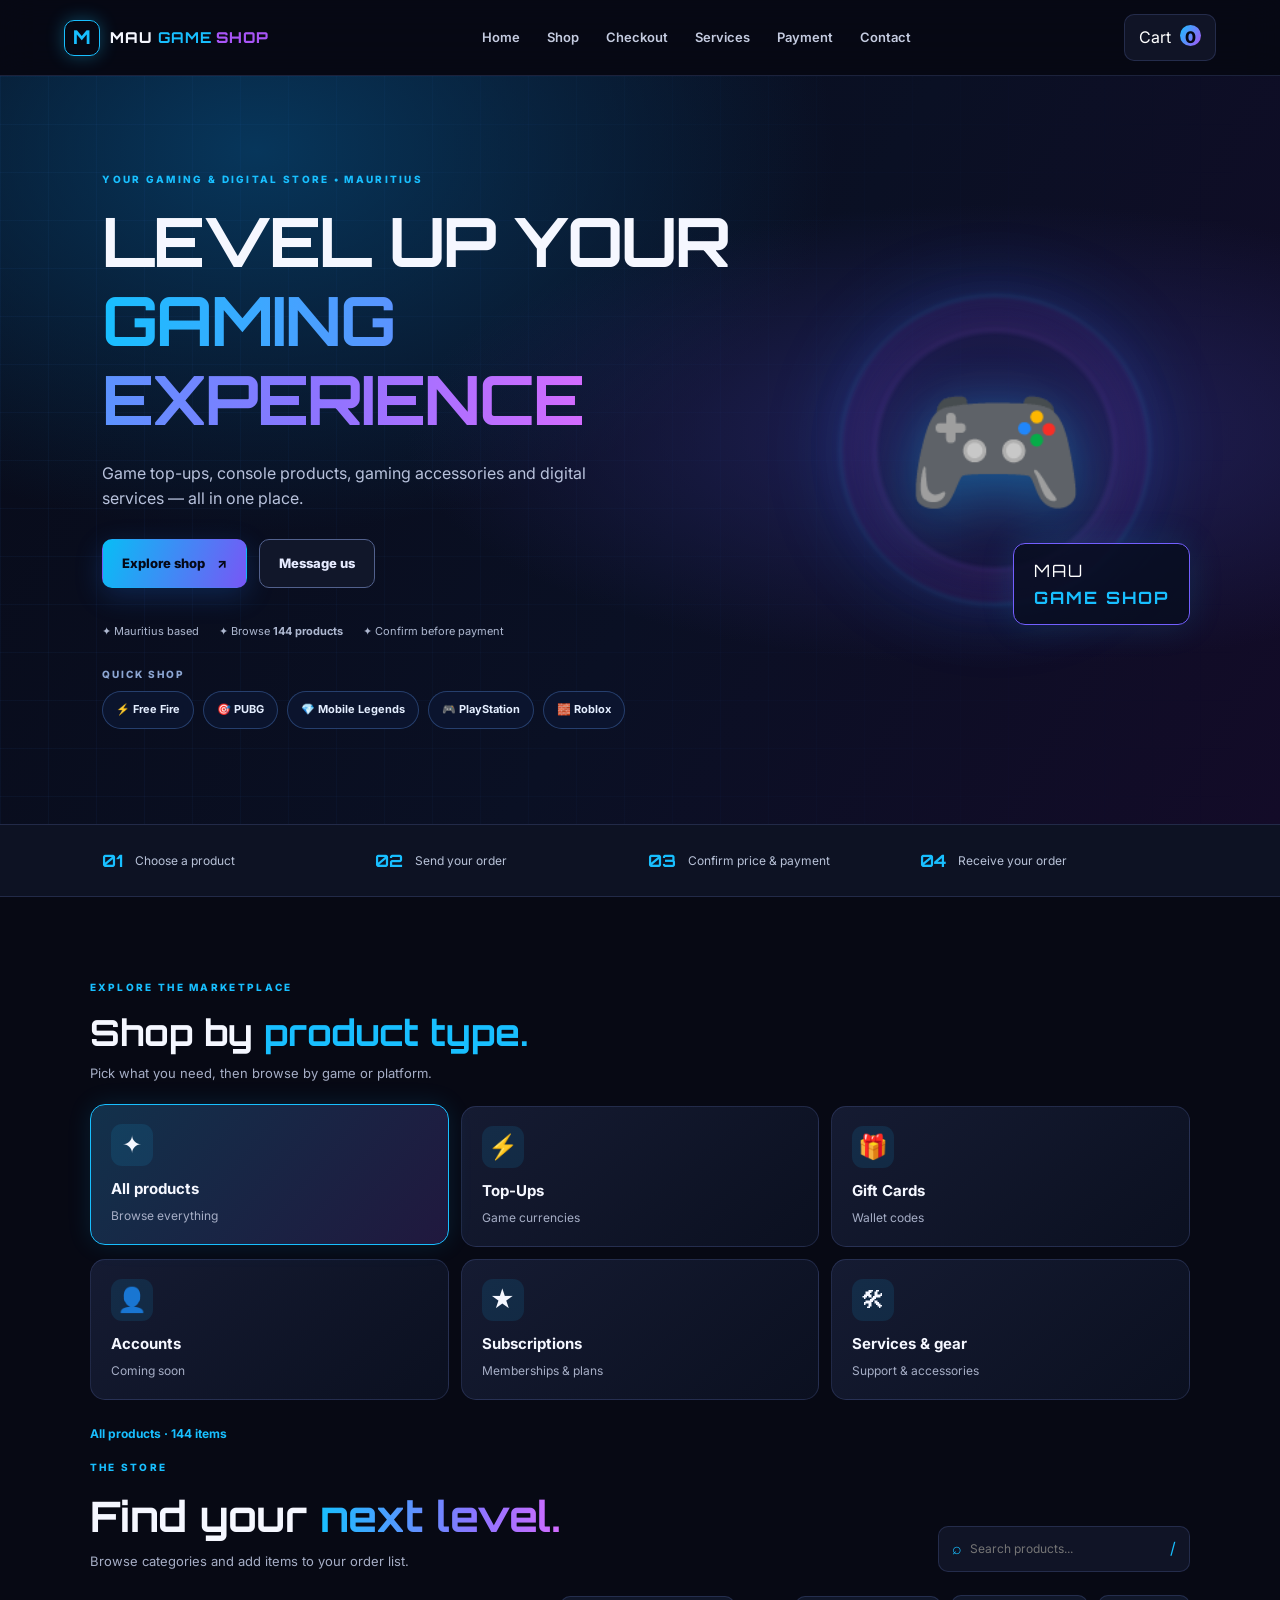
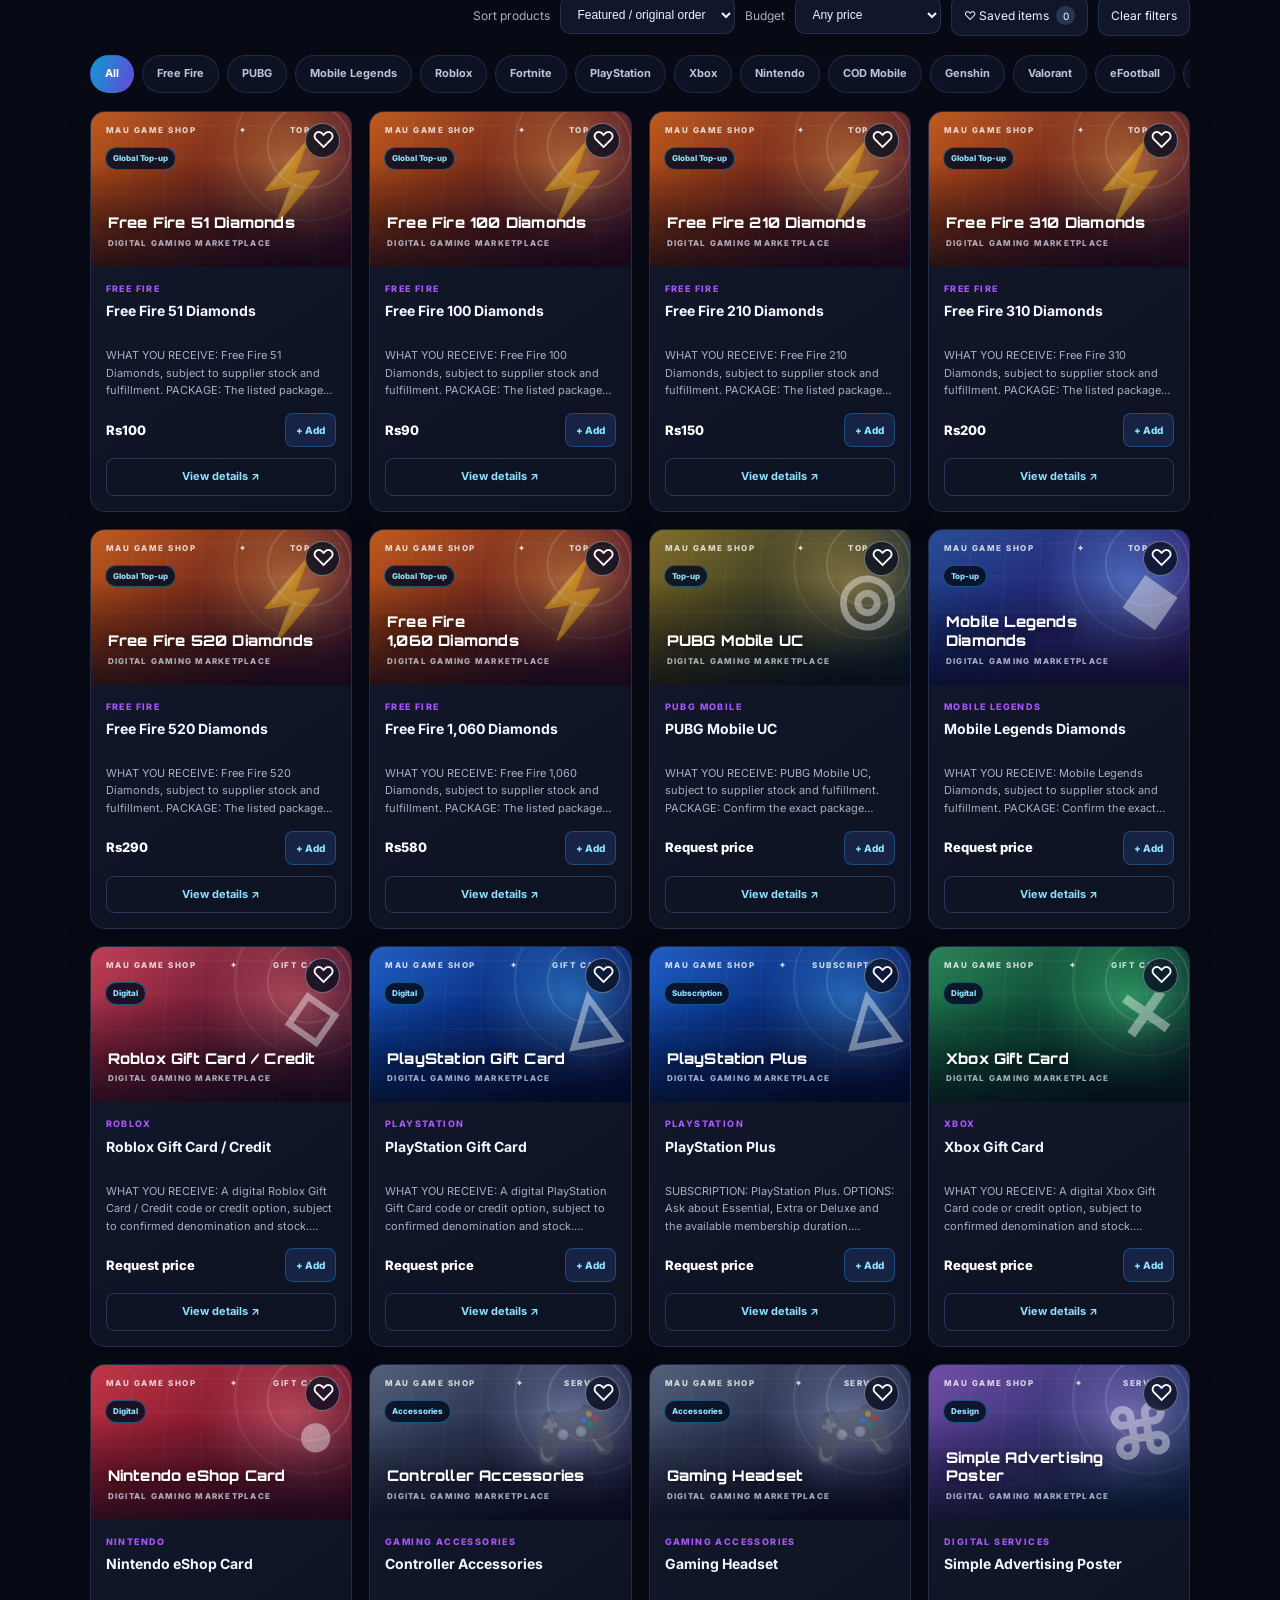
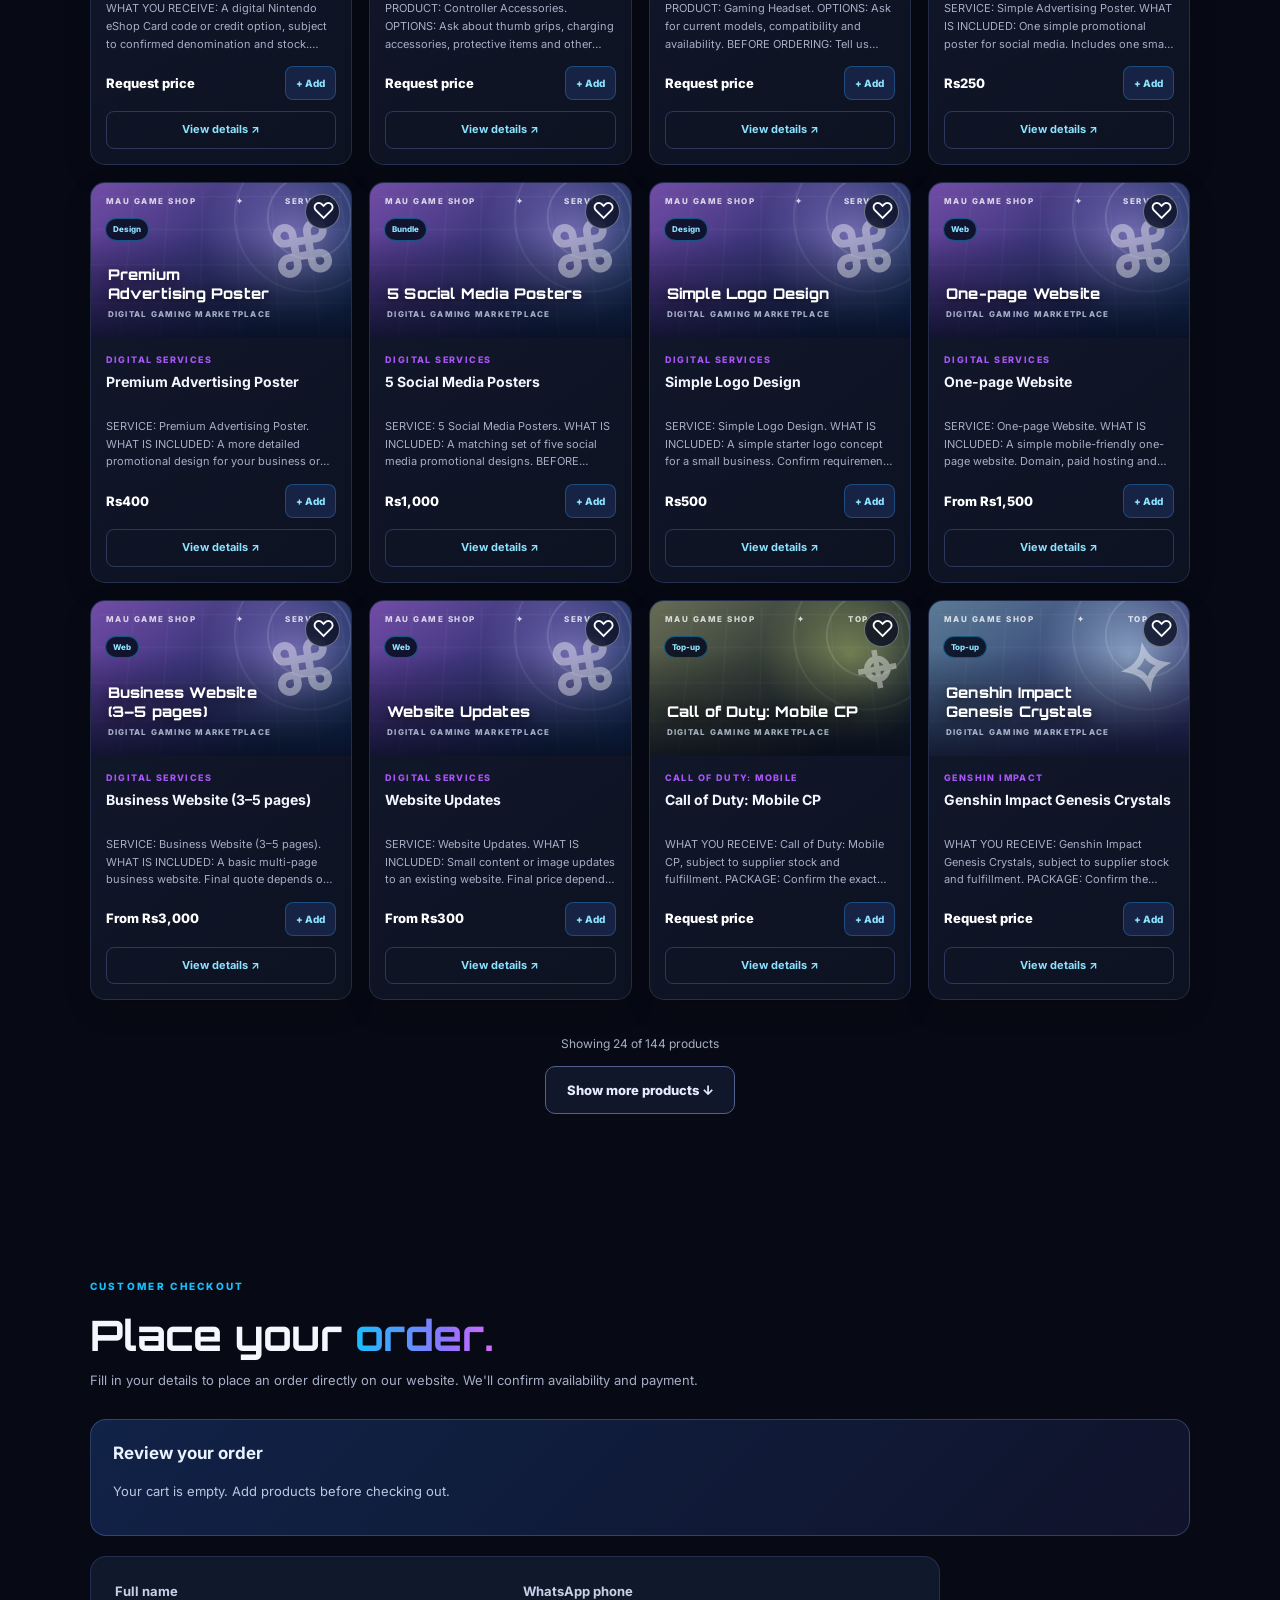
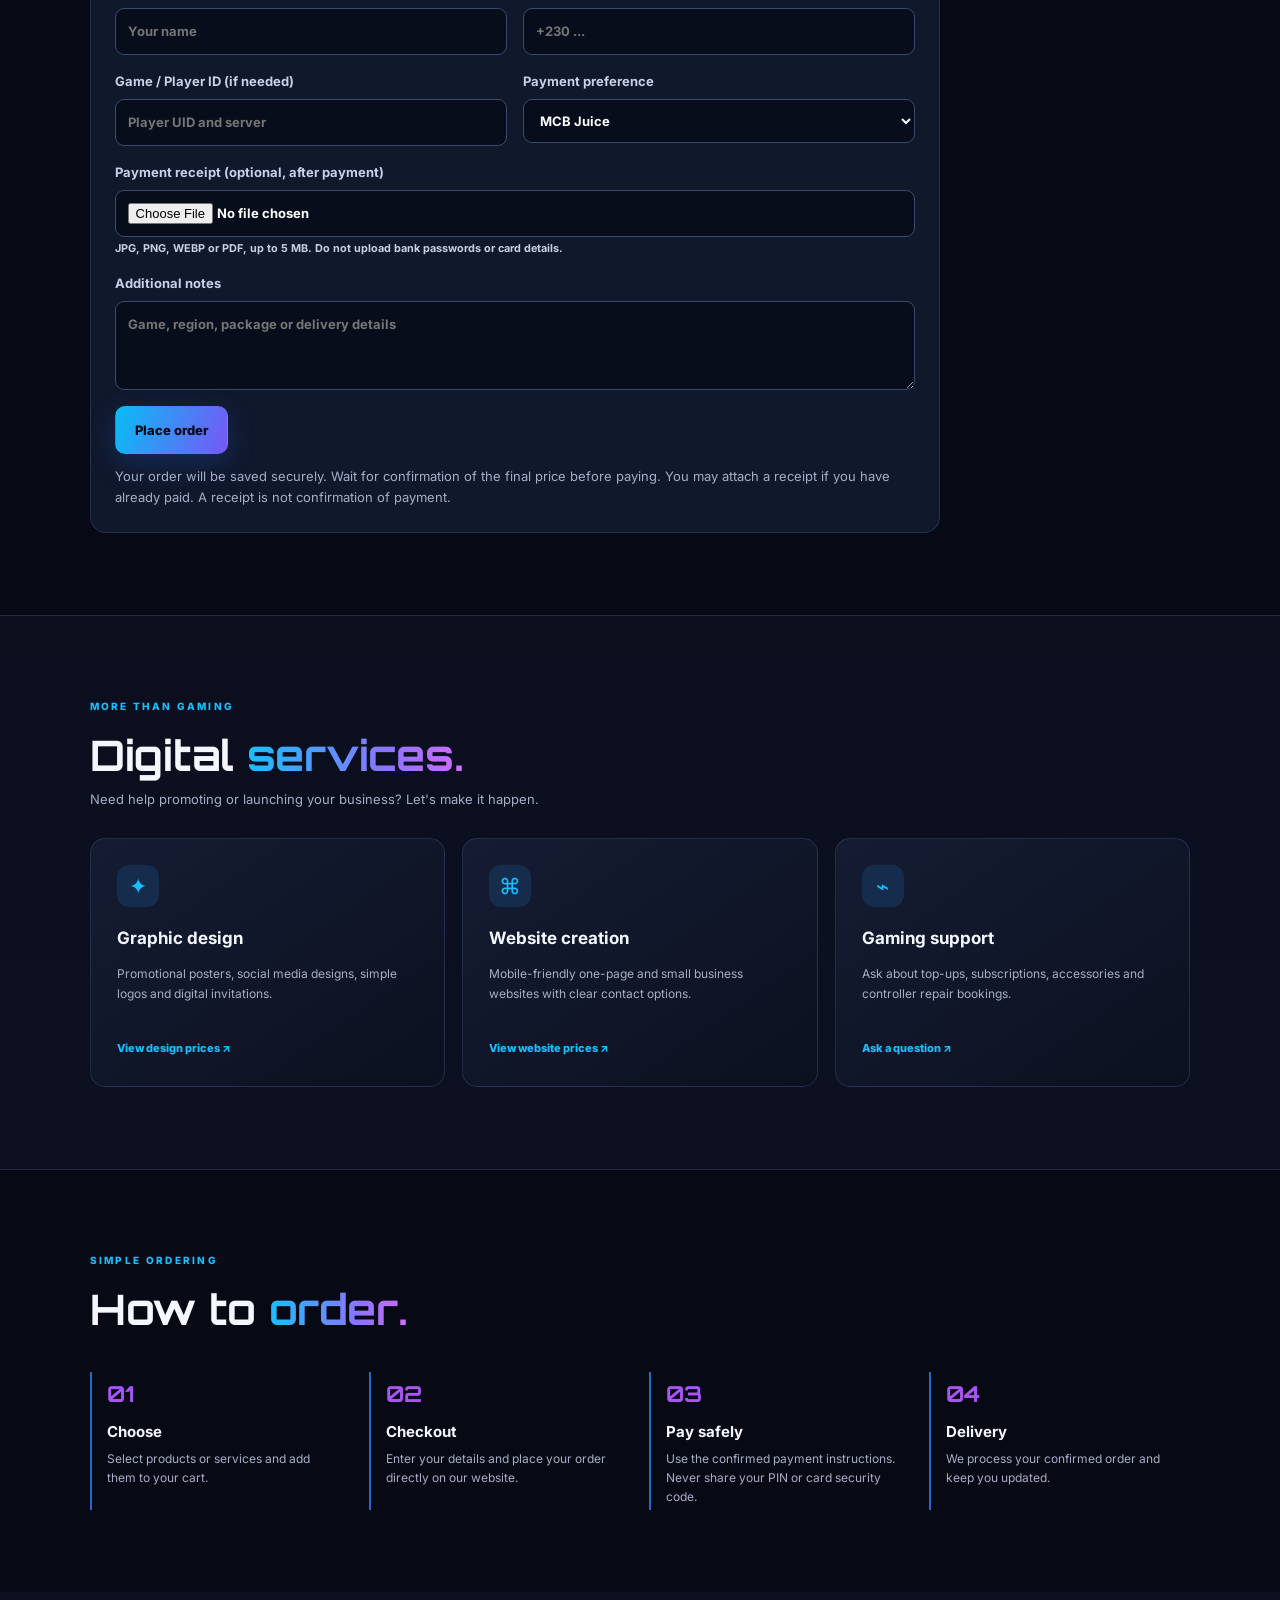
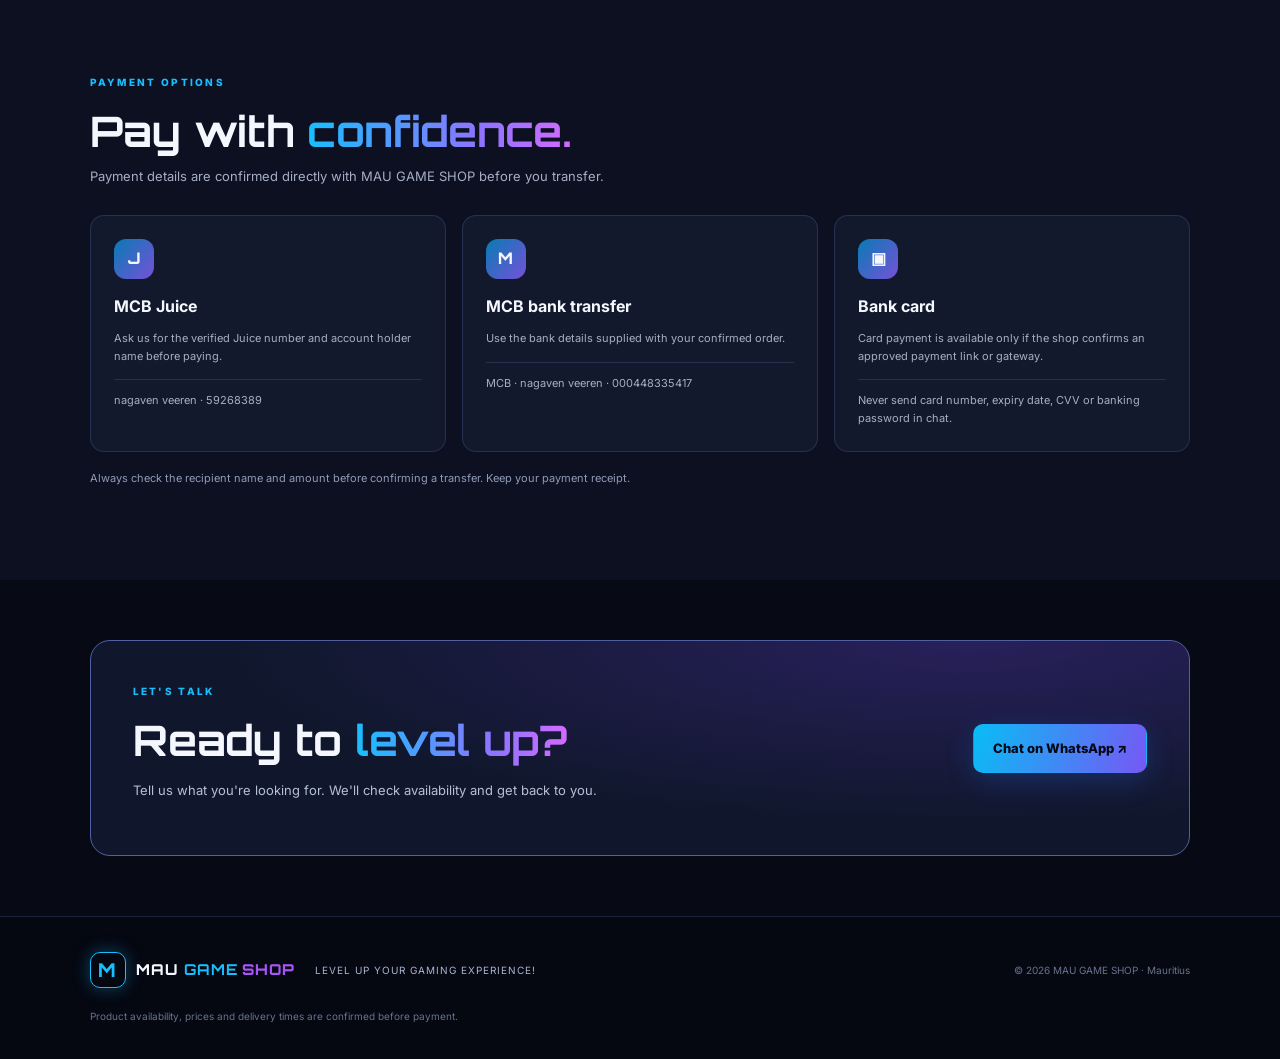
==== index.html @ 8543a0cf "Show keyboard search shortcut in catalog search field" ====
<!doctype html>
<html lang="en">
<head>
  <meta charset="utf-8">
  <meta name="viewport" content="width=device-width, initial-scale=1">
  <meta name="theme-color" content="#070914">
  <meta name="description" content="MAU GAME SHOP Mauritius — gaming top-ups, console products, accessories and digital services.">
  <title>MAU GAME SHOP | Gaming Top-Ups & Gift Cards in Mauritius</title>
  <link rel="canonical" href="https://veeren2460.github.io/mau-game-shop/">
  <meta property="og:type" content="website">
  <meta property="og:site_name" content="MAU GAME SHOP">
  <meta property="og:title" content="MAU GAME SHOP | Gaming Top-Ups & Gift Cards in Mauritius">
  <meta property="og:description" content="Browse game top-ups, gift cards, console products, accessories and digital services in Mauritius. Confirm availability and payment before ordering.">
  <meta property="og:url" content="https://veeren2460.github.io/mau-game-shop/">
  <meta name="twitter:card" content="summary">
  <meta name="twitter:title" content="MAU GAME SHOP | Mauritius">
  <meta name="twitter:description" content="Explore gaming top-ups, gift cards, accessories and digital services.">
  <script type="application/ld+json">
  {"@context":"https://schema.org","@type":"Store","name":"MAU GAME SHOP","url":"https://veeren2460.github.io/mau-game-shop/","description":"Mauritius-based gaming top-ups, gift cards, console products, accessories and digital services.","areaServed":{"@type":"Country","name":"Mauritius"},"currenciesAccepted":"MUR"}
  </script>
  <link rel="preconnect" href="https://fonts.googleapis.com">
  <link rel="preconnect" href="https://fonts.gstatic.com" crossorigin>
  <link href="https://fonts.googleapis.com/css2?family=Orbitron:wght@500;600;700;800&family=Inter:wght@400;500;600;700;800&display=swap" rel="stylesheet">
  <link rel="stylesheet" href="style.css">
</head>
<body>
<header class="site-header">
  <a class="brand" href="#home" aria-label="MAU GAME SHOP home"><span class="brand-mark">M</span><span>MAU <b>GAME</b><em>SHOP</em></span></a>
  <button class="menu-toggle" id="menuToggle" type="button" aria-label="Open menu" aria-controls="mainNav" aria-expanded="false">☰</button>
  <nav id="mainNav">
    <a href="#home">Home</a><a href="#shop">Shop</a><a href="#checkout">Checkout</a><a href="#services">Services</a><a href="#payment">Payment</a><a href="#contact">Contact</a>
  </nav>
  <button class="cart-button" id="cartOpen">Cart <span id="cartCount">0</span></button>
</header>

<main>
<section class="hero" id="home">
  <div class="hero-grid"></div>
  <div class="hero-content">
    <p class="eyebrow">YOUR GAMING & DIGITAL STORE • MAURITIUS</p>
    <h1>LEVEL UP YOUR<br><span>GAMING EXPERIENCE</span></h1>
    <p class="hero-copy">Game top-ups, console products, gaming accessories and digital services — all in one place.</p>
    <div class="hero-actions"><a class="btn primary" href="#shop">Explore shop <span>↗</span></a><a class="btn ghost" href="#contact">Message us</a></div>
    <div class="hero-points"><span>✦ Mauritius based</span><span>✦ Browse <strong id="heroProductCount">our products</strong></span><span>✦ Confirm before payment</span></div>
    <div class="hero-shortcuts" aria-label="Popular gaming categories">
      <span class="hero-shortcuts-title">QUICK SHOP</span>
      <a href="#shop" data-hero-category="Free Fire">⚡ Free Fire</a>
      <a href="#shop" data-hero-category="PUBG Mobile">🎯 PUBG</a>
      <a href="#shop" data-hero-category="Mobile Legends">💎 Mobile Legends</a>
      <a href="#shop" data-hero-category="PlayStation">🎮 PlayStation</a>
      <a href="#shop" data-hero-category="Roblox">🧱 Roblox</a>
    </div>
  </div>
  <div class="hero-art" aria-hidden="true"><div class="orb orb-one"></div><div class="orb orb-two"></div><div class="controller">🎮</div><div class="hero-stamp">MAU<br><b>GAME SHOP</b></div></div>
</section>

<section class="trust-strip"><div><b>01</b><span>Choose a product</span></div><div><b>02</b><span>Send your order</span></div><div><b>03</b><span>Confirm price & payment</span></div><div><b>04</b><span>Receive your order</span></div></section>

<section class="section" id="shop">
  <div class="marketplace-intro"><p class="eyebrow">EXPLORE THE MARKETPLACE</p><h2>Shop by <span>product type.</span></h2><p class="muted">Pick what you need, then browse by game or platform.</p></div>
  <div class="marketplace-types" id="typeFilters" aria-label="Shop by product type">
    <button class="type-tile active" data-type="All" aria-pressed="true"><span class="type-icon">✦</span><strong>All products</strong><small>Browse everything</small></button>
    <button class="type-tile" data-type="Top-Ups" aria-pressed="false"><span class="type-icon">⚡</span><strong>Top-Ups</strong><small>Game currencies</small></button>
    <button class="type-tile" data-type="Gift Cards" aria-pressed="false"><span class="type-icon">🎁</span><strong>Gift Cards</strong><small>Wallet codes</small></button>
    <button class="type-tile" data-type="Accounts" aria-pressed="false"><span class="type-icon">👤</span><strong>Accounts</strong><small>Coming soon</small></button>
    <button class="type-tile" data-type="Subscriptions" aria-pressed="false"><span class="type-icon">★</span><strong>Subscriptions</strong><small>Memberships & plans</small></button>
    <button class="type-tile" data-type="Services" aria-pressed="false"><span class="type-icon">🛠</span><strong>Services & gear</strong><small>Support & accessories</small></button>
  </div>
  <div class="browse-context" id="browseContext" aria-live="polite">Browsing all products</div>
  <div class="section-heading"><div><p class="eyebrow">THE STORE</p><h2>Find your <span>next level.</span></h2><p class="muted">Browse categories and add items to your order list.</p></div><div class="search-wrap"><span aria-hidden="true">⌕</span><input id="searchInput" type="search" placeholder="Search products..." aria-label="Search products" aria-keyshortcuts="/ Control+K Meta+K"><span class="search-shortcut" aria-hidden="true">/</span></div></div>
  <div class="browse-toolbar"><label for="sortProducts">Sort products</label><select id="sortProducts" aria-label="Sort products"><option value="default">Featured / original order</option><option value="price-asc">Price: low to high</option><option value="price-desc">Price: high to low</option><option value="name">Name: A to Z</option></select><label for="priceFilter">Budget</label><select id="priceFilter" aria-label="Filter by budget"><option value="all">Any price</option><option value="500">Up to Rs500</option><option value="1000">Up to Rs1,000</option><option value="2000">Up to Rs2,000</option><option value="5000">Up to Rs5,000</option><option value="quote">Request price only</option></select><button type="button" id="favoritesFilter" aria-pressed="false">♡ Saved items <span id="favoritesCount">0</span></button><button type="button" id="resetBrowse">Clear filters</button></div>
  <div id="activeFilterChips" class="active-filter-chips" aria-label="Active product filters" hidden></div>
  <div class="category-row" id="categoryFilters">
    <button class="filter active" data-category="All">All</button>
    <button class="filter" data-category="Free Fire">Free Fire</button>
    <button class="filter" data-category="PUBG Mobile">PUBG</button>
    <button class="filter" data-category="Mobile Legends">Mobile Legends</button>
    <button class="filter" data-category="Roblox">Roblox</button>
    <button class="filter" data-category="Fortnite">Fortnite</button>
    <button class="filter" data-category="PlayStation">PlayStation</button>
    <button class="filter" data-category="Xbox">Xbox</button>
    <button class="filter" data-category="Nintendo">Nintendo</button>
    <button class="filter" data-category="Call of Duty: Mobile">COD Mobile</button>
    <button class="filter" data-category="Genshin Impact">Genshin</button>
    <button class="filter" data-category="Valorant">Valorant</button>
    <button class="filter" data-category="eFootball">eFootball</button>
    <button class="filter" data-category="Blood Strike">Blood Strike</button>
    <button class="filter" data-category="Honkai: Star Rail">Honkai</button>
    <button class="filter" data-category="Steam & Gift Cards">Steam & Gift Cards</button>
    <button class="filter" data-category="Gaming Accessories">Accessories</button>
    <button class="filter" data-category="Digital Services">Digital services</button>
  </div>
  <div id="recentlyViewed" class="recently-viewed" hidden><div class="recently-head"><h3>Recently viewed</h3><button type="button" id="clearRecentlyViewed">Clear history</button></div><div id="recentlyViewedItems" class="recently-items"></div></div>
  <div class="product-grid" id="productGrid"><div class="loading">Loading products...</div></div>
  <div class="load-more-wrap" id="loadMoreWrap" hidden><p id="catalogProgress" aria-live="polite"></p><button type="button" id="loadMoreProducts" class="btn ghost">Show more products ↓</button></div>
</section>

<section class="section" id="checkout"><div class="section-heading"><div><p class="eyebrow">CUSTOMER CHECKOUT</p><h2>Place your <span>order.</span></h2><p class="muted">Fill in your details to place an order directly on our website. We'll confirm availability and payment.</p></div></div><div class="checkout-review" id="checkoutReview" aria-live="polite"><h3>Review your order</h3><p>Your cart is empty. Add products before checking out.</p></div><form id="checkoutForm" class="checkout-form"><label>Full name<input id="customerName" maxlength="100" required autocomplete="name" placeholder="Your name"></label><label>WhatsApp phone<input id="customerPhone" type="tel" maxlength="30" required autocomplete="tel" placeholder="+230 ..."></label><label>Game / Player ID (if needed)<input id="customerPlayer" maxlength="120" placeholder="Player UID and server"></label><label>Payment preference<select id="customerPayment"><option value="Juice">MCB Juice</option><option value="MCB">MCB transfer</option><option value="Card inquiry">Bank card (ask availability)</option></select></label><label class="checkout-wide">Payment receipt (optional, after payment)<input id="paymentProof" type="file" accept="image/jpeg,image/png,image/webp,application/pdf"><small>JPG, PNG, WEBP or PDF, up to 5 MB. Do not upload bank passwords or card details.</small></label><label class="checkout-wide">Additional notes<textarea id="customerNote" maxlength="500" rows="3" placeholder="Game, region, package or delivery details"></textarea></label><div class="checkout-wide"><button class="btn primary" type="submit">Place order</button><div id="checkoutStatus" role="status" aria-live="polite"></div><p class="muted">Your order will be saved securely. Wait for confirmation of the final price before paying. You may attach a receipt if you have already paid. A receipt is not confirmation of payment.</p></div></form></section>
<section class="services-section section" id="services">
  <div class="section-heading"><div><p class="eyebrow">MORE THAN GAMING</p><h2>Digital <span>services.</span></h2><p class="muted">Need help promoting or launching your business? Let's make it happen.</p></div></div>
  <div class="service-grid">
    <article class="service-card"><div class="service-icon">✦</div><h3>Graphic design</h3><p>Promotional posters, social media designs, simple logos and digital invitations.</p><a href="#shop" data-service-filter="Digital Services">View design prices ↗</a></article>
    <article class="service-card"><div class="service-icon">⌘</div><h3>Website creation</h3><p>Mobile-friendly one-page and small business websites with clear contact options.</p><a href="#shop" data-service-filter="Digital Services">View website prices ↗</a></article>
    <article class="service-card"><div class="service-icon">⌁</div><h3>Gaming support</h3><p>Ask about top-ups, subscriptions, accessories and controller repair bookings.</p><a href="#contact">Ask a question ↗</a></article>
  </div>
</section>

<section class="how-section section">
  <div class="section-heading"><div><p class="eyebrow">SIMPLE ORDERING</p><h2>How to <span>order.</span></h2></div></div>
  <div class="steps"><div><b>01</b><h3>Choose</h3><p>Select products or services and add them to your cart.</p></div><div><b>02</b><h3>Checkout</h3><p>Enter your details and place your order directly on our website.</p></div><div><b>03</b><h3>Pay safely</h3><p>Use the confirmed payment instructions. Never share your PIN or card security code.</p></div><div><b>04</b><h3>Delivery</h3><p>We process your confirmed order and keep you updated.</p></div></div>
</section>

<section class="payment-section section" id="payment">
  <div class="section-heading"><div><p class="eyebrow">PAYMENT OPTIONS</p><h2>Pay with <span>confidence.</span></h2><p class="muted">Payment details are confirmed directly with MAU GAME SHOP before you transfer.</p></div></div>
  <div class="payment-grid">
    <article class="payment-card"><div class="pay-symbol">J</div><h3>MCB Juice</h3><p>Ask us for the verified Juice number and account holder name before paying.</p><small id="juiceDetails">Juice details to be added by the shop owner.</small></article>
    <article class="payment-card"><div class="pay-symbol">M</div><h3>MCB bank transfer</h3><p>Use the bank details supplied with your confirmed order.</p><small id="bankDetails">Bank account details to be added by the shop owner.</small></article>
    <article class="payment-card"><div class="pay-symbol">▣</div><h3>Bank card</h3><p>Card payment is available only if the shop confirms an approved payment link or gateway.</p><small>Never send card number, expiry date, CVV or banking password in chat.</small></article>
  </div>
  <p class="payment-note">Always check the recipient name and amount before confirming a transfer. Keep your payment receipt.</p>
</section>

<section class="contact-section section" id="contact">
  <div class="contact-panel"><div><p class="eyebrow">LET'S TALK</p><h2>Ready to <span>level up?</span></h2><p>Tell us what you're looking for. We'll check availability and get back to you.</p></div><a class="btn primary" id="contactWhatsApp" href="#">Chat on WhatsApp ↗</a></div>
</section>
</main>

<footer class="footer"><a class="brand" href="#home"><span class="brand-mark">M</span><span>MAU <b>GAME</b><em>SHOP</em></span></a><p>LEVEL UP YOUR GAMING EXPERIENCE!</p><small>© <span id="year"></span> MAU GAME SHOP · Mauritius</small><small class="footer-note">Product availability, prices and delivery times are confirmed before payment.</small></footer>

<div class="cart-overlay" id="cartOverlay" hidden></div>
<aside class="cart-drawer" id="cartDrawer" role="dialog" aria-modal="true" aria-label="Shopping cart" aria-hidden="true" inert>
  <div class="cart-head"><div><p class="eyebrow">YOUR ORDER</p><h2>Shopping cart</h2></div><button id="cartClose" class="icon-button" aria-label="Close cart">×</button></div>
  <div id="cartItems" class="cart-items"><p class="muted">Your cart is empty.</p></div>
  <div class="cart-bottom"><div class="cart-total"><span>Known-price subtotal</span><b id="cartTotal">Rs0</b></div><p class="muted tiny">Items marked “Request price” will be quoted after we check availability. Final total is confirmed by the shop.</p><button id="whatsappOrder" class="btn primary full">Proceed to checkout</button><button id="clearCart" class="text-button">Clear cart</button></div>
</aside>
<dialog id="productDialog" class="product-dialog" aria-label="Product details"><button type="button" class="detail-close" id="closeProduct" aria-label="Close product details">×</button><div id="productDetail"></div></dialog>
<div class="toast" id="toast" role="status" aria-live="polite"></div>
<script src="script.js"></script>
</body>
</html>
---- style.css ----
:root{--bg:#070914;--panel:#101426;--panel2:#151b31;--text:#f5f7ff;--muted:#a6aec6;--blue:#18bfff;--purple:#a855f7;--line:rgba(135,159,255,.17);--glow:0 0 35px rgba(24,191,255,.13);--font:'Inter',sans-serif;--display:'Orbitron',sans-serif}
*{box-sizing:border-box}html{scroll-behavior:smooth;scroll-padding-top:88px}body{margin:0;background:var(--bg);color:var(--text);font-family:var(--font);line-height:1.6}a{color:inherit;text-decoration:none}button,input{font:inherit}.site-header{height:76px;padding:0 max(5vw,22px);display:flex;align-items:center;justify-content:space-between;gap:25px;position:sticky;top:0;z-index:20;background:rgba(7,9,20,.9);backdrop-filter:blur(18px);border-bottom:1px solid var(--line)}.brand{display:flex;align-items:center;gap:10px;font-family:var(--display);font-size:15px;font-weight:800;letter-spacing:1px;white-space:nowrap}.brand b{color:var(--blue)}.brand em{font-style:normal;color:var(--purple);margin-left:4px}.brand-mark{display:grid;place-items:center;width:36px;height:36px;border:1px solid var(--blue);border-radius:10px;color:var(--blue);box-shadow:0 0 18px #18bfff55;font-size:19px}nav{display:flex;gap:27px;color:#c4cbe0;font-size:13px;font-weight:600}nav a:hover{color:var(--blue)}.cart-button,.menu-toggle{border:1px solid var(--line);background:var(--panel);color:white;border-radius:10px;padding:10px 14px;cursor:pointer}.cart-button span{display:inline-grid;place-items:center;background:linear-gradient(120deg,var(--blue),var(--purple));border-radius:20px;color:#050713;min-width:21px;height:21px;margin-left:5px;font-weight:800}.menu-toggle{display:none}
.hero{min-height:590px;padding:95px max(8vw,25px);position:relative;overflow:hidden;display:flex;align-items:center;background:radial-gradient(ellipse at 78% 48%,#22215a 0,transparent 42%),radial-gradient(ellipse at 20% 10%,#07365b 0,transparent 40%),linear-gradient(120deg,#080b19,#0a1024 55%,#130b28)}.hero-grid{position:absolute;inset:0;background-image:linear-gradient(rgba(65,140,255,.05) 1px,transparent 1px),linear-gradient(90deg,rgba(65,140,255,.05) 1px,transparent 1px);background-size:48px 48px;mask-image:linear-gradient(90deg,black,transparent)}.hero-content{position:relative;z-index:2;max-width:650px}.eyebrow{font-size:10px;letter-spacing:2.3px;color:var(--blue);font-weight:800;margin:0 0 15px}.hero h1{font-family:var(--display);font-size:clamp(34px,5.4vw,68px);line-height:1.16;letter-spacing:-2px;margin:0}.hero h1 span,.section-heading h2 span,.contact-panel h2 span{background:linear-gradient(90deg,var(--blue),#8c74ff 65%,#d36bff);color:transparent;background-clip:text}.hero-copy{color:#b8c2dc;max-width:520px;margin:22px 0 27px;font-size:16px}.hero-actions{display:flex;gap:12px;flex-wrap:wrap}.btn{display:inline-flex;justify-content:center;align-items:center;gap:12px;border-radius:10px;padding:13px 19px;font-weight:800;font-size:13px;border:1px solid transparent;cursor:pointer;transition:.2s}.btn:hover{transform:translateY(-2px)}.primary{background:linear-gradient(110deg,#08bdf5,#7757f5);color:#050817;box-shadow:0 8px 28px #227cff38}.ghost{border-color:#52618d;color:#e6ebff;background:#11172a}.hero-points{display:flex;gap:20px;flex-wrap:wrap;margin-top:35px;color:#aeb8d0;font-size:11px}.hero-art{position:absolute;right:7%;top:50%;transform:translateY(-50%);width:390px;height:390px;display:grid;place-items:center}.orb{position:absolute;border-radius:50%;filter:blur(2px)}.orb-one{width:310px;height:310px;border:1px solid #17bfff66;box-shadow:0 0 80px #137cff33,inset 0 0 70px #6e45ff2b}.orb-two{width:240px;height:240px;border:1px solid #a855f766;box-shadow:0 0 70px #a855f733}.controller{font-size:145px;filter:drop-shadow(0 12px 30px #12bfff66);z-index:1}.hero-stamp{position:absolute;bottom:20px;right:0;z-index:2;font-family:var(--display);font-size:17px;letter-spacing:2px;color:white;background:#080d20d9;border:1px solid #735fff;padding:13px 20px;border-radius:12px;box-shadow:var(--glow)}.hero-stamp b{color:var(--blue)}
.trust-strip{display:grid;grid-template-columns:repeat(4,1fr);background:#0d1223;border-block:1px solid var(--line);padding:22px 8%;gap:15px}.trust-strip div{display:flex;align-items:center;gap:12px;color:#b8c2d8;font-size:12px}.trust-strip b{font-family:var(--display);color:var(--blue);font-size:17px}
.section{padding:82px max(7vw,22px)}.section-heading{display:flex;align-items:end;justify-content:space-between;gap:25px;margin-bottom:28px}.section-heading h2,.contact-panel h2{font-family:var(--display);font-size:clamp(27px,3.6vw,42px);margin:0 0 8px;line-height:1.25}.muted{color:var(--muted);font-size:13px;margin:0}.search-wrap{display:flex;align-items:center;gap:8px;border:1px solid var(--line);background:var(--panel);border-radius:10px;padding:0 13px;min-width:240px;color:var(--blue)}.search-wrap input{background:transparent;border:0;outline:0;color:white;padding:12px 0;width:100%;font-size:12px}.category-row{display:flex;gap:8px;overflow-x:auto;padding:3px 0 18px;scrollbar-width:thin}.filter{white-space:nowrap;border:1px solid var(--line);background:#0d1223;color:#bac4df;border-radius:30px;padding:9px 14px;font-size:11px;font-weight:700;cursor:pointer}.filter:hover,.filter.active{background:linear-gradient(110deg,#0e9bd0,#6548d8);border-color:transparent;color:white}.product-grid{display:grid;grid-template-columns:repeat(4,minmax(0,1fr));gap:17px}.product-card{background:linear-gradient(145deg,#12192d,#0d1221);border:1px solid var(--line);border-radius:15px;overflow:hidden;transition:.25s;min-width:0}.product-card:hover{transform:translateY(-5px);border-color:#1aaeff88;box-shadow:var(--glow)}.product-image{height:155px;position:relative;background:linear-gradient(130deg,#18284b,#21153c);overflow:hidden}.product-image img{width:100%;height:100%;object-fit:cover;opacity:.8}.product-image:after{content:"";position:absolute;inset:0;background:linear-gradient(0deg,#101426aa,transparent 65%)}.product-badge{position:absolute;top:11px;left:11px;z-index:1;background:#080d20dd;border:1px solid #20baff66;color:#8ce2ff;border-radius:30px;padding:5px 9px;font-size:9px;font-weight:800}.product-info{padding:15px}.product-category{color:var(--purple);font-size:9px;text-transform:uppercase;letter-spacing:1.4px;font-weight:800}.product-info h3{font-size:14px;margin:6px 0 7px;line-height:1.35}.product-info p{font-size:11px;color:var(--muted);min-height:52px;margin:0 0 13px}.product-bottom{display:flex;align-items:center;justify-content:space-between;gap:8px}.price{font-size:13px;font-weight:800;color:#fff}.add-button{background:#172344;color:#8ce2ff;border:1px solid #238bd966;border-radius:8px;padding:8px 10px;font-size:10px;font-weight:800;cursor:pointer}.add-button:hover{background:#17416a}.empty-state{grid-column:1/-1;text-align:center;padding:45px;color:var(--muted)}
.services-section{background:linear-gradient(180deg,#0a0e1d,#0c1021);border-block:1px solid var(--line)}.service-grid{display:grid;grid-template-columns:repeat(3,1fr);gap:17px}.service-card{padding:26px;background:linear-gradient(145deg,#151c32,#0c1120);border:1px solid var(--line);border-radius:15px}.service-icon{width:42px;height:42px;display:grid;place-items:center;border-radius:12px;background:#152c4c;color:var(--blue);font-size:22px}.service-card h3{font-size:17px;margin:18px 0 7px}.service-card p{font-size:12px;color:var(--muted);min-height:58px}.service-card a{font-size:11px;color:var(--blue);font-weight:800}.steps{display:grid;grid-template-columns:repeat(4,1fr);gap:18px}.steps>div{border-left:2px solid #2767c6;padding:4px 15px}.steps b{font-family:var(--display);font-size:22px;color:var(--purple)}.steps h3{font-size:15px;margin:9px 0 5px}.steps p{font-size:12px;color:var(--muted);margin:0}.payment-section{background:#0c1020}.payment-grid{display:grid;grid-template-columns:repeat(3,1fr);gap:16px}.payment-card{padding:23px;border-radius:14px;background:#12192c;border:1px solid var(--line)}.pay-symbol{width:40px;height:40px;display:grid;place-items:center;border-radius:12px;background:linear-gradient(130deg,#087bb4,#7651d8);font-family:var(--display);font-weight:800}.payment-card h3{font-size:16px;margin:15px 0 5px}.payment-card p,.payment-card small{font-size:11px;color:var(--muted)}.payment-card small{display:block;border-top:1px solid var(--line);padding-top:12px;margin-top:14px}.payment-note{font-size:11px;color:#8f9bb8;margin-top:18px}.contact-section{padding-top:60px;padding-bottom:60px}.contact-panel{border:1px solid #5260a0;background:radial-gradient(ellipse at 80% 0,#28205b,#10172c 60%);border-radius:20px;padding:42px;display:flex;align-items:center;justify-content:space-between;gap:25px}.contact-panel p:not(.eyebrow){color:#b4bfd8;font-size:13px;max-width:520px}.footer{padding:35px 7%;border-top:1px solid var(--line);background:#050711;display:flex;align-items:center;gap:20px;flex-wrap:wrap}.footer p{font-size:10px;letter-spacing:1px;color:#a8b5d1;margin:0 auto 0 0}.footer small{font-size:10px;color:#68738e}.footer-note{width:100%}
.cart-overlay{position:fixed;inset:0;background:#02040bc9;z-index:40}.cart-drawer{position:fixed;right:0;top:0;height:100dvh;width:min(430px,100%);background:#0d1325;border-left:1px solid var(--line);z-index:41;padding:24px;display:flex;flex-direction:column;transform:translateX(105%);transition:.25s}.cart-drawer.open{transform:translateX(0)}.cart-head{display:flex;justify-content:space-between;align-items:center;border-bottom:1px solid var(--line);padding-bottom:18px}.cart-head h2{font-family:var(--display);font-size:20px;margin:0}.icon-button{border:1px solid var(--line);background:#151d33;color:white;border-radius:8px;font-size:25px;width:38px;height:38px;cursor:pointer}.cart-items{overflow:auto;flex:1;padding:15px 0}.cart-line{display:grid;grid-template-columns:1fr auto;gap:10px;padding:13px 0;border-bottom:1px solid var(--line)}.cart-line h4{font-size:12px;margin:0 0 4px}.cart-line small{color:var(--muted);font-size:10px}.qty-controls{display:flex;align-items:center;gap:7px;margin-top:8px}.qty-controls button{background:#172344;color:white;border:1px solid var(--line);border-radius:5px;width:25px;height:24px;cursor:pointer}.remove{color:#ff8aab;background:none;border:0;cursor:pointer;font-size:10px}.cart-bottom{border-top:1px solid var(--line);padding-top:16px}.cart-total{display:flex;justify-content:space-between;font-size:13px;margin-bottom:10px}.tiny{font-size:10px;margin-bottom:15px}.full{width:100%}.text-button{display:block;margin:12px auto 0;background:none;border:0;color:#a8b5d1;font-size:11px;cursor:pointer}.toast{position:fixed;bottom:22px;left:50%;transform:translate(-50%,20px);opacity:0;pointer-events:none;background:#182747;border:1px solid #268bc4;color:white;padding:11px 17px;border-radius:9px;font-size:12px;z-index:60;transition:.2s}.toast.show{opacity:1;transform:translate(-50%,0)}
@media(max-width:1000px){.product-grid{grid-template-columns:repeat(3,1fr)}.hero-art{right:1%;opacity:.65}.hero-content{max-width:600px}.hero-art{transform:translate(12%,-50%) scale(.8)}}@media(max-width:720px){.site-header{height:66px;padding:0 17px;gap:10px}.brand{font-size:12px}.brand-mark{width:32px;height:32px}.menu-toggle{display:block;margin-left:auto}nav{display:none;position:absolute;top:65px;left:0;right:0;background:#0b1020;padding:18px 22px;border-bottom:1px solid var(--line);flex-direction:column;gap:17px}nav.open{display:flex}.cart-button{padding:8px 10px;font-size:11px}.hero{min-height:560px;padding:75px 24px}.hero-art{right:-100px;top:60%;opacity:.24;transform:translateY(-50%) scale(.85)}.hero-content{max-width:100%}.hero h1{font-size:clamp(34px,10vw,54px)}.hero-copy{font-size:14px}.trust-strip{grid-template-columns:repeat(2,1fr);padding:20px 24px}.section{padding:60px 20px}.section-heading{align-items:flex-start;flex-direction:column}.search-wrap{width:100%}.product-grid{grid-template-columns:repeat(2,minmax(0,1fr));gap:11px}.product-image{height:125px}.product-info{padding:11px}.product-info h3{font-size:12px}.product-info p{font-size:10px;min-height:66px}.price{font-size:11px}.add-button{font-size:9px;padding:7px}.service-grid,.payment-grid{grid-template-columns:1fr}.steps{grid-template-columns:repeat(2,1fr);gap:24px 12px}.contact-panel{padding:27px;align-items:flex-start;flex-direction:column}.footer{padding:28px 20px}.footer p{width:100%;order:3}.footer small{width:100%}}@media(max-width:370px){.product-grid{grid-template-columns:1fr}.product-image{height:170px}.steps{grid-template-columns:1fr}}

.checkout-form{display:grid;grid-template-columns:repeat(2,minmax(0,1fr));gap:16px;background:#10182c;border:1px solid var(--line);border-radius:16px;padding:24px;max-width:850px}.checkout-form label{display:block;color:#c6d1e8;font-size:13px;font-weight:700}.checkout-form input,.checkout-form select,.checkout-form textarea{display:block;width:100%;background:#080d1b;border:1px solid #394b6c;color:#fff;border-radius:9px;padding:12px;margin-top:7px;font:inherit}.checkout-wide{grid-column:1/-1}.checkout-form .muted{margin-top:12px}@media(max-width:650px){.checkout-form{grid-template-columns:1fr;padding:16px}}

/* Marketplace browsing by product type */
.marketplace-intro{margin-bottom:22px}.marketplace-intro h2{font-family:var(--display);font-size:clamp(24px,3vw,36px);line-height:1.25;margin:0 0 8px}.marketplace-intro h2 span{color:var(--blue)}.marketplace-types{display:grid;grid-template-columns:repeat(3,minmax(0,1fr));gap:12px;margin:0 0 28px}.type-tile{display:flex;flex-direction:column;align-items:flex-start;text-align:left;gap:5px;padding:19px 20px;border-radius:15px;border:1px solid var(--line);background:linear-gradient(140deg,#151b32,#0b1020);color:var(--text);cursor:pointer;transition:transform .2s,border-color .2s,box-shadow .2s}.type-tile:hover,.type-tile.active{border-color:var(--blue);box-shadow:0 0 24px rgba(24,191,255,.12);transform:translateY(-2px)}.type-tile.active{background:linear-gradient(130deg,#12314b,#20183e)}.type-icon{display:grid;place-items:center;font-size:24px;width:42px;height:42px;border-radius:11px;background:rgba(24,191,255,.11);margin-bottom:6px}.type-tile strong{font-size:15px}.type-tile small{font-size:12px;color:var(--muted)}.browse-context{color:var(--blue);font-size:12px;font-weight:700;margin:-4px 0 16px}@media(max-width:760px){.marketplace-types{grid-template-columns:repeat(2,minmax(0,1fr));gap:9px}.type-tile{padding:14px}.type-tile strong{font-size:13px}.type-tile small{font-size:11px}}

/* Product sort toolbar */
.browse-toolbar{display:flex;justify-content:flex-end;align-items:center;gap:10px;flex-wrap:wrap;margin:-5px 0 16px}.browse-toolbar label{font-size:12px;color:var(--muted)}.browse-toolbar select,.browse-toolbar button{background:#10172a;color:#edf4ff;border:1px solid var(--line);border-radius:10px;padding:10px 12px;font-size:12px;cursor:pointer}.browse-toolbar select:focus-visible,.browse-toolbar button:focus-visible{outline:2px solid var(--blue);outline-offset:2px}@media(max-width:650px){.browse-toolbar{justify-content:stretch}.browse-toolbar select{flex:1;min-width:150px}}

/* Product details and richer marketplace cards */
.detail-button{display:block;width:100%;margin-top:12px;padding:9px;border:1px solid rgba(135,159,255,.25);border-radius:8px;background:transparent;color:#8ce2ff;font-size:11px;font-weight:700;cursor:pointer}.detail-button:hover{background:#182945}.product-info{display:flex;flex-direction:column;min-height:200px}.product-info p{flex:1}.product-dialog{width:min(800px,calc(100% - 28px));max-height:90vh;overflow:auto;padding:24px;border-radius:18px;border:1px solid #44619b;background:#101629;color:#f5f7ff;box-shadow:0 30px 90px #000a}.product-dialog::backdrop{background:rgba(1,3,12,.82)}.detail-close{position:absolute;right:14px;top:10px;border:0;background:transparent;color:#fff;font-size:30px;cursor:pointer}.detail-layout{display:grid;grid-template-columns:42% 1fr;gap:25px;align-items:start}.detail-image{border-radius:12px;overflow:hidden;background:#18284b;min-height:230px}.detail-image img{display:block;width:100%;height:260px;object-fit:cover}.detail-copy h2{font-family:var(--display);font-size:clamp(19px,2.4vw,28px);line-height:1.3;margin:10px 0}.detail-copy>p{font-size:13px;color:#b9c6df}.detail-price{font-size:25px;font-weight:800;color:#fff;margin:15px 0}.detail-copy .detail-disclaimer{font-size:11px;color:#b6c1d8}.detail-copy .detail-warning{color:#ffd39b;font-weight:700}@media(max-width:650px){.detail-layout{grid-template-columns:1fr;gap:14px}.detail-image{min-height:150px}.detail-image img{height:170px}.product-dialog{padding:20px}}


/* Storefront polish: clearer cards, responsive details and category image fallbacks */
.product-card{position:relative;box-shadow:0 10px 28px rgba(0,0,0,.14)}
.product-card:hover{transform:translateY(-4px);border-color:rgba(24,191,255,.55);box-shadow:0 16px 38px rgba(7,24,65,.42)}
.product-image,.detail-image{isolation:isolate;background:radial-gradient(circle at 78% 15%,rgba(132,89,255,.48),transparent 48%),linear-gradient(130deg,#0c2948,#15132e)}
.product-image::before,.detail-image::before{content:"";position:absolute;inset:0;background:linear-gradient(135deg,transparent 40%,rgba(255,255,255,.045) 40% 42%,transparent 42% 65%,rgba(255,255,255,.035) 65% 67%,transparent 67%);pointer-events:none}
.product-image img,.detail-image img{position:relative;z-index:1}
.product-image img{transition:transform .35s ease}
.product-card:hover .product-image img{transform:scale(1.055)}
.product-art-label,.detail-art-label{position:absolute;inset:0;display:grid;place-items:center;text-align:center;padding:28px;color:rgba(230,243,255,.8);font-family:var(--display);font-size:clamp(12px,1.35vw,20px);font-weight:800;letter-spacing:1.5px;text-transform:uppercase;overflow-wrap:anywhere}
.product-badge{z-index:3}
.product-image:after{z-index:2;pointer-events:none}
.product-info p{display:-webkit-box;-webkit-box-orient:vertical;-webkit-line-clamp:3;line-clamp:3;overflow:hidden;min-height:52px}
.product-info h3{min-height:38px}
.product-info .detail-button{width:100%;margin-top:11px}
.detail-image{position:relative}
.detail-image img{position:relative;z-index:1}
.detail-art-label{font-size:clamp(18px,2.5vw,28px)}
.detail-copy>p:not(.detail-disclaimer):not(.detail-warning){white-space:pre-line;line-height:1.8}
button:focus-visible,a:focus-visible,input:focus-visible,select:focus-visible{outline:2px solid var(--blue);outline-offset:3px}
@media(max-width:720px){.product-info h3{min-height:34px}.product-info p{min-height:44px}.product-art-label{font-size:12px;padding:18px}}
@media(prefers-reduced-motion:reduce){.product-card,.product-image img{transition:none}.product-card:hover{transform:none}.product-card:hover .product-image img{transform:none}}

/* Homepage quick-shop navigation */
.hero-shortcuts{display:flex;align-items:center;flex-wrap:wrap;gap:9px;margin-top:26px;max-width:690px}
.hero-shortcuts-title{width:100%;font-size:10px;font-weight:800;letter-spacing:2px;color:#8ca6d3}
.hero-shortcuts a{display:inline-flex;align-items:center;gap:6px;padding:9px 13px;border:1px solid rgba(104,163,255,.3);border-radius:100px;background:rgba(13,23,51,.76);color:#e4eeff;font-size:11px;font-weight:700;backdrop-filter:blur(8px);transition:background .2s,border-color .2s,transform .2s}
.hero-shortcuts a:hover{background:#182f5a;border-color:#24c0ff;transform:translateY(-2px)}
.hero-shortcuts a:focus-visible{outline:2px solid #18bfff;outline-offset:3px}
@media(max-width:720px){.hero-shortcuts{gap:7px;margin-top:22px}.hero-shortcuts a{padding:8px 10px;font-size:10px}.hero{padding-bottom:55px}}

/* Original, game-themed catalog artwork (no third-party stock photos) */
.game-art{--art-a:#087dca;--art-b:#321879;--art-glow:rgba(56,200,255,.45);position:relative;isolation:isolate;display:flex;flex-direction:column;justify-content:flex-end;align-items:flex-start;gap:4px;padding:17px;overflow:hidden;background:radial-gradient(circle at 77% 35%,var(--art-glow),transparent 40%),linear-gradient(130deg,var(--art-a),var(--art-b) 78%);color:#fff}
.game-art::before{content:"";position:absolute;inset:0;background:linear-gradient(155deg,rgba(255,255,255,.09),transparent 37%),radial-gradient(circle at 84% 22%,transparent 0 40px,rgba(255,255,255,.12) 41px 42px,transparent 43px 73px,rgba(255,255,255,.08) 74px 75px,transparent 76px);pointer-events:none}
.game-art::after{content:"";position:absolute;inset:0;background:linear-gradient(0deg,rgba(2,5,19,.72),transparent 68%);z-index:0;pointer-events:none}
.art-grid{position:absolute;inset:0;background:repeating-linear-gradient(90deg,transparent 0 35px,rgba(255,255,255,.035) 36px 37px),repeating-linear-gradient(0deg,transparent 0 35px,rgba(255,255,255,.035) 36px 37px);transform:perspective(160px) rotateX(10deg);pointer-events:none}
.art-top,.art-title,.art-footer,.art-emblem,.art-caution{position:relative;z-index:2}
.art-top{position:absolute;top:12px;left:15px;right:15px;display:flex;justify-content:space-between;gap:8px;font-size:8px;letter-spacing:1.5px;font-weight:800;color:rgba(255,255,255,.78);text-transform:uppercase}
.art-emblem{position:absolute;right:16px;top:32px;font-size:68px;line-height:1;font-family:var(--display);font-weight:800;opacity:.42;transform:rotate(-10deg);text-shadow:0 0 30px rgba(255,255,255,.25)}
.art-title{max-width:94%;font-family:var(--display);font-size:clamp(12px,1.15vw,16px);line-height:1.28;letter-spacing:.2px;font-weight:800;text-wrap:balance;overflow-wrap:anywhere;text-shadow:0 3px 10px #0008}
.art-footer{font-size:8px;letter-spacing:1.25px;font-weight:800;color:rgba(225,238,255,.7)}
.game-art .product-badge{top:35px;left:14px;max-width:65%;overflow:hidden;text-overflow:ellipsis;white-space:nowrap;font-size:8px;padding:4px 7px}
.art-caution{position:absolute;top:63px;left:14px;max-width:75%;font-size:9px;font-weight:800;letter-spacing:.4px;color:#fff0bd;background:#80380c;border:1px solid #f2ad55;border-radius:5px;padding:4px 7px}
.game-art[data-category="Free Fire"]{--art-a:#b84b0a;--art-b:#49142c;--art-glow:#ffb34670}
.game-art[data-category="PUBG Mobile"]{--art-a:#766018;--art-b:#172a30;--art-glow:#e8bb5770}
.game-art[data-category="Mobile Legends"]{--art-a:#143b8b;--art-b:#32216d;--art-glow:#6aa9ff80}
.game-art[data-category="Roblox"]{--art-a:#b92d45;--art-b:#40152e;--art-glow:#ff768078}
.game-art[data-category="Fortnite"]{--art-a:#5932b5;--art-b:#112f74;--art-glow:#a476ff80}
.game-art[data-category="PlayStation"]{--art-a:#0c4fbc;--art-b:#0b1a59;--art-glow:#43a9ff80}
.game-art[data-category="Xbox"]{--art-a:#177647;--art-b:#0a2d2c;--art-glow:#4fff9870}
.game-art[data-category="Nintendo"]{--art-a:#b92436;--art-b:#61152c;--art-glow:#ff7c8d78}
.game-art[data-category="Genshin Impact"]{--art-a:#4a6d8b;--art-b:#373c73;--art-glow:#c7eaff88}
.game-art[data-category="Honkai: Star Rail"]{--art-a:#62438d;--art-b:#182a64;--art-glow:#c6a2ff77}
.game-art[data-category="Valorant"]{--art-a:#b72e4d;--art-b:#25223f;--art-glow:#ff6e7d78}
.game-art[data-category="Call of Duty: Mobile"]{--art-a:#585e46;--art-b:#1d2930;--art-glow:#beca7280}
.game-art[data-category="eFootball"]{--art-a:#195f9e;--art-b:#173d76;--art-glow:#47e0fc80}
.game-art[data-category="Blood Strike"]{--art-a:#9c2533;--art-b:#321b2e;--art-glow:#f06b6770}
.game-art[data-category="Steam & Gift Cards"]{--art-a:#1a5b75;--art-b:#182b53;--art-glow:#61c9f070}
.game-art[data-category="Gaming Accessories"]{--art-a:#43516d;--art-b:#1b1e3c;--art-glow:#9faee080}
.game-art[data-category="Digital Services"]{--art-a:#643c9e;--art-b:#1a335e;--art-glow:#c1a2ff70}
.detail-image.game-art{min-height:290px;justify-content:flex-end;padding:28px}
.detail-image.game-art .art-top{top:20px;left:25px;right:25px;font-size:10px}
.detail-image.game-art .art-title{font-size:clamp(19px,2.2vw,29px);max-width:95%}
.detail-image.game-art .art-emblem{font-size:125px;right:32px;top:50px}
.detail-image.game-art .art-footer{font-size:10px}
@media(max-width:720px){.game-art{padding:12px}.art-top{top:9px;left:10px;right:10px;font-size:7px}.game-art .product-badge{top:27px;left:10px;font-size:7px}.art-emblem{right:8px;top:34px;font-size:47px}.art-title{font-size:11px}.art-footer{font-size:7px;letter-spacing:.5px}.art-caution{top:53px;left:10px;font-size:7px}.detail-image.game-art{min-height:220px;padding:20px}}

/* Progressive catalog browsing */
.load-more-wrap{display:flex;flex-direction:column;align-items:center;gap:12px;margin:34px auto 0;text-align:center}
.load-more-wrap[hidden]{display:none}
.load-more-wrap p{margin:0;color:var(--muted);font-size:12px}
.load-more-wrap button{min-width:190px}

/* Product sharing actions */
.detail-actions{display:flex;gap:10px;align-items:center;flex-wrap:wrap;margin-top:18px}
.detail-actions .btn{min-height:43px}
@media(max-width:650px){.detail-actions .btn{flex:1;white-space:nowrap}}

/* Saved product controls */
.favorite-button{position:absolute;right:11px;top:11px;z-index:6;display:grid;place-items:center;width:35px;height:35px;border:1px solid rgba(255,255,255,.38);border-radius:50%;background:rgba(6,12,31,.78);backdrop-filter:blur(9px);color:#fff;font-size:23px;line-height:1;cursor:pointer;transition:background .2s,transform .2s}
.favorite-button:hover{background:#26365d;transform:scale(1.07)}
.favorite-button.is-saved{color:#ff6d9a;border-color:#ff6d9a;background:rgba(60,15,48,.88)}
#favoritesFilter[aria-pressed="true"]{border-color:#ff6d9a;background:#42213c;color:#ffd5e5}
#favoritesCount{display:inline-grid;place-items:center;margin-left:4px;min-width:19px;height:19px;padding:0 4px;border-radius:10px;background:#283656;color:#fff;font-size:10px}

/* Checkout review summary */
.checkout-review{margin:0 0 20px;padding:20px 22px;border:1px solid rgba(115,157,224,.3);border-radius:16px;background:linear-gradient(135deg,rgba(18,38,77,.9),rgba(18,21,48,.85));color:#eaf3ff}
.checkout-review h3{margin:0 0 14px;font-size:17px}
.checkout-review>p{font-size:13px;color:#b9c7df}
.checkout-review ul{list-style:none;padding:0;margin:0}
.checkout-review li{display:flex;justify-content:space-between;gap:18px;padding:11px 0;border-bottom:1px solid rgba(154,180,225,.14);font-size:13px;line-height:1.5}
.checkout-review li span{min-width:0;overflow-wrap:anywhere}
.checkout-review li strong{flex-shrink:0;font-size:12px;white-space:nowrap}
.checkout-review li b{color:#8dd7ff}
.review-total{display:flex;justify-content:space-between;align-items:center;gap:14px;margin-top:17px;font-size:14px}
.review-total strong{font-size:21px;color:#fff}
.checkout-review .review-note{margin:12px 0 0;color:#a9bbd9;font-size:11px}
@media(max-width:600px){.checkout-review{padding:16px}.checkout-review li{gap:8px}}

/* Checkout success confirmation */
#checkoutStatus.order-success{margin-top:18px;padding:18px 20px;border:1px solid rgba(76,212,168,.55);border-radius:13px;background:rgba(15,67,61,.5);color:#e5fff6}
#checkoutStatus.order-success>strong{display:block;font-size:16px;color:#b5ffe5}
#checkoutStatus.order-success p{margin:10px 0;font-size:13px;line-height:1.6}
#checkoutStatus.order-success b{font-size:17px;color:#fff;overflow-wrap:anywhere}
.copy-order-button{margin-top:7px;border:1px solid rgba(185,255,231,.55);border-radius:9px;padding:10px 14px;background:#194b4b;color:#eafff7;font-size:12px;font-weight:800;cursor:pointer}
.copy-order-button:hover{background:#24645e}
.copy-order-button:focus-visible{outline:2px solid #b5ffe5;outline-offset:3px}

/* Recently viewed product shortcuts */
.recently-viewed{margin:0 0 24px;padding:19px;border:1px solid rgba(122,157,224,.24);border-radius:15px;background:rgba(13,24,49,.6)}
.recently-viewed[hidden]{display:none}
.recently-head{display:flex;align-items:center;justify-content:space-between;gap:12px;margin-bottom:13px}
.recently-head h3{margin:0;font-size:16px;color:#edf5ff}
.recently-head button{border:0;background:none;color:#9eb5d8;font-size:11px;cursor:pointer;text-decoration:underline}
.recently-items{display:grid;grid-template-columns:repeat(3,minmax(0,1fr));gap:10px}
.recent-item{display:flex;flex-direction:column;align-items:flex-start;gap:6px;min-width:0;min-height:100px;padding:12px 14px;text-align:left;border:1px solid rgba(132,165,221,.2);border-radius:11px;background:linear-gradient(125deg,#182f56,#1d1c3c);color:#fff;cursor:pointer}
.recent-item:hover{border-color:#37b9fa;background:linear-gradient(125deg,#21416f,#292353)}
.recent-category{color:#91d9ff;font-size:10px;font-weight:700}
.recent-item strong{font-size:12px;line-height:1.4;overflow-wrap:anywhere}
.recent-price{margin-top:auto;font-size:11px;color:#d3e4ff}
@media(max-width:800px){.recently-items{grid-template-columns:repeat(2,minmax(0,1fr))}}
@media(max-width:480px){.recently-viewed{padding:12px}.recently-items{grid-template-columns:1fr}.recent-item{min-height:0}}

/* Removable active filter chips */
.active-filter-chips{display:flex;align-items:center;flex-wrap:wrap;gap:8px;margin:8px 0 17px}
.active-filter-chips[hidden]{display:none}
.active-filter-chips button{display:inline-flex;align-items:center;gap:9px;max-width:100%;border:1px solid rgba(58,181,255,.45);border-radius:999px;background:rgba(19,57,92,.68);color:#d7efff;padding:8px 12px;font-size:11px;font-weight:700;cursor:pointer;overflow-wrap:anywhere;text-align:left}
.active-filter-chips button:hover{background:#20517b;border-color:#77d7ff}
.active-filter-chips button span{font-size:17px;line-height:10px;color:#a8dfff}
@media(max-width:650px){.active-filter-chips{gap:6px}.active-filter-chips button{padding:7px 10px;font-size:10px}}
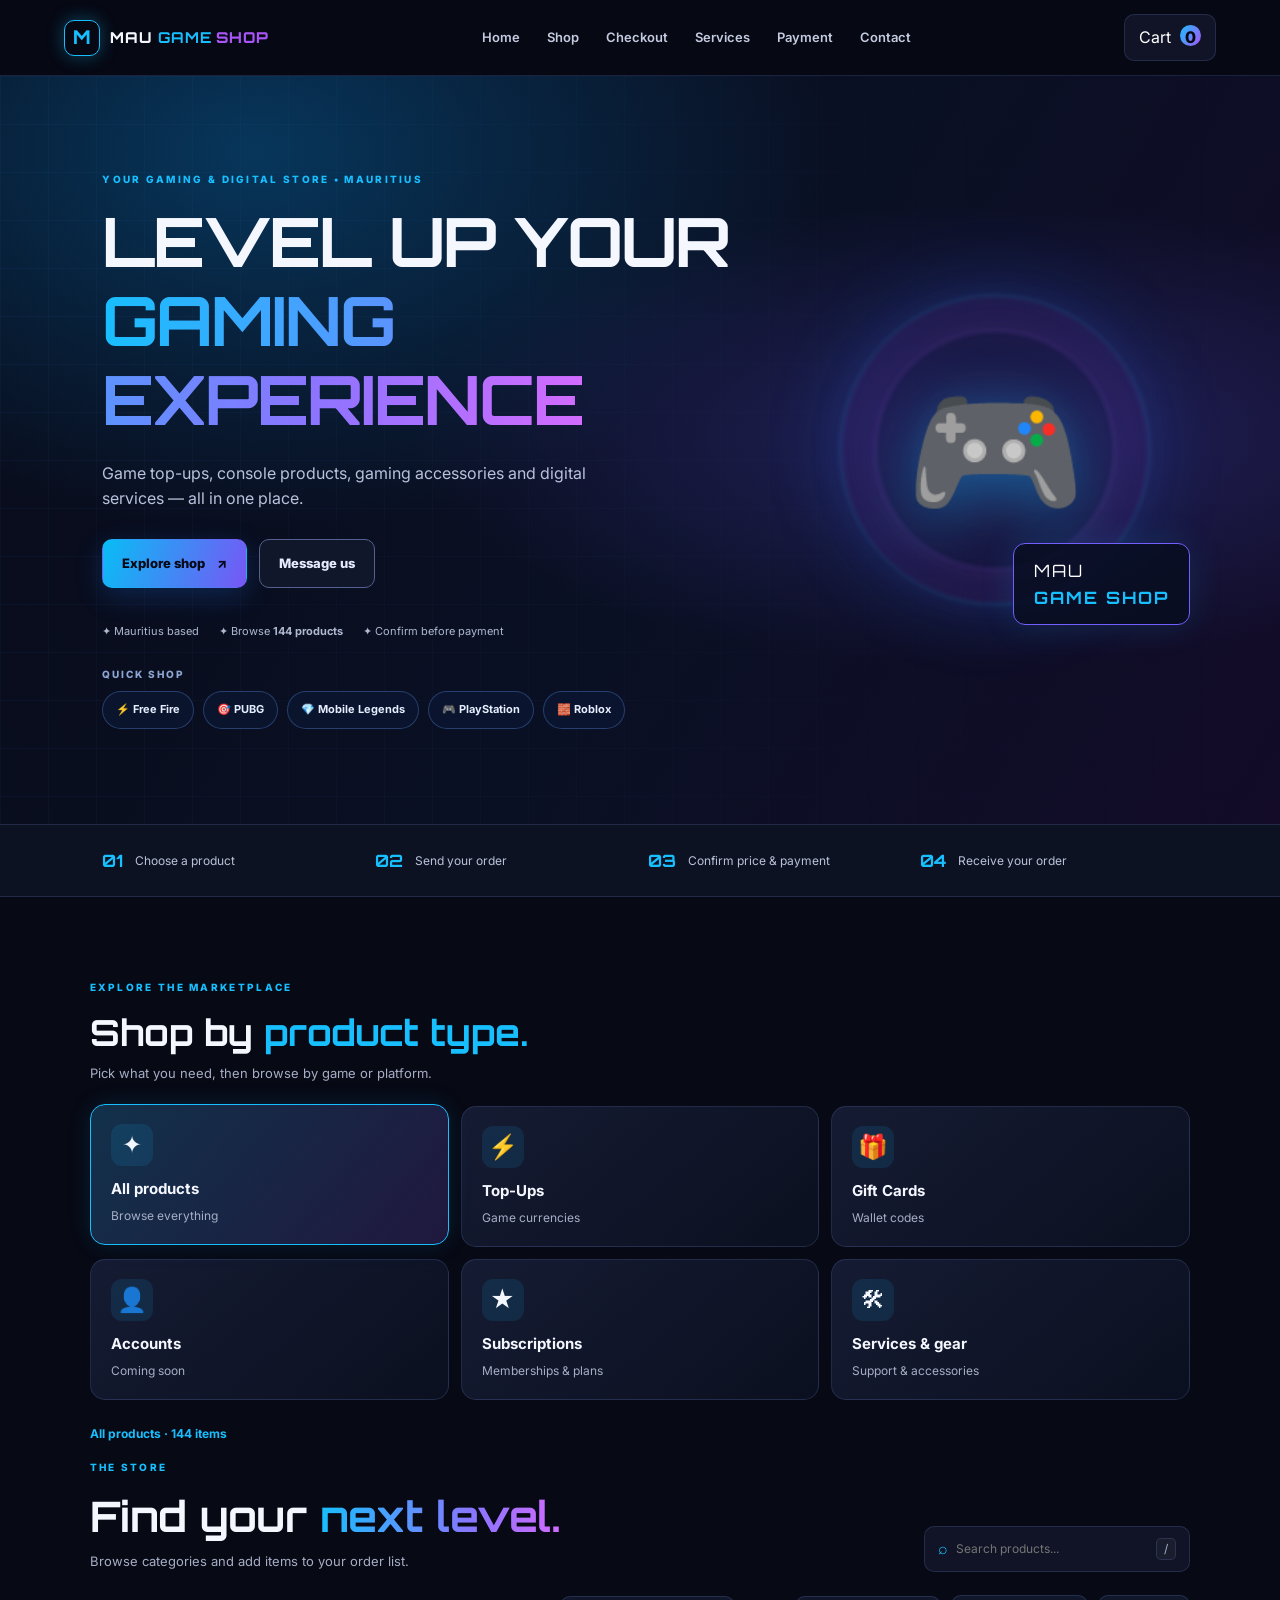
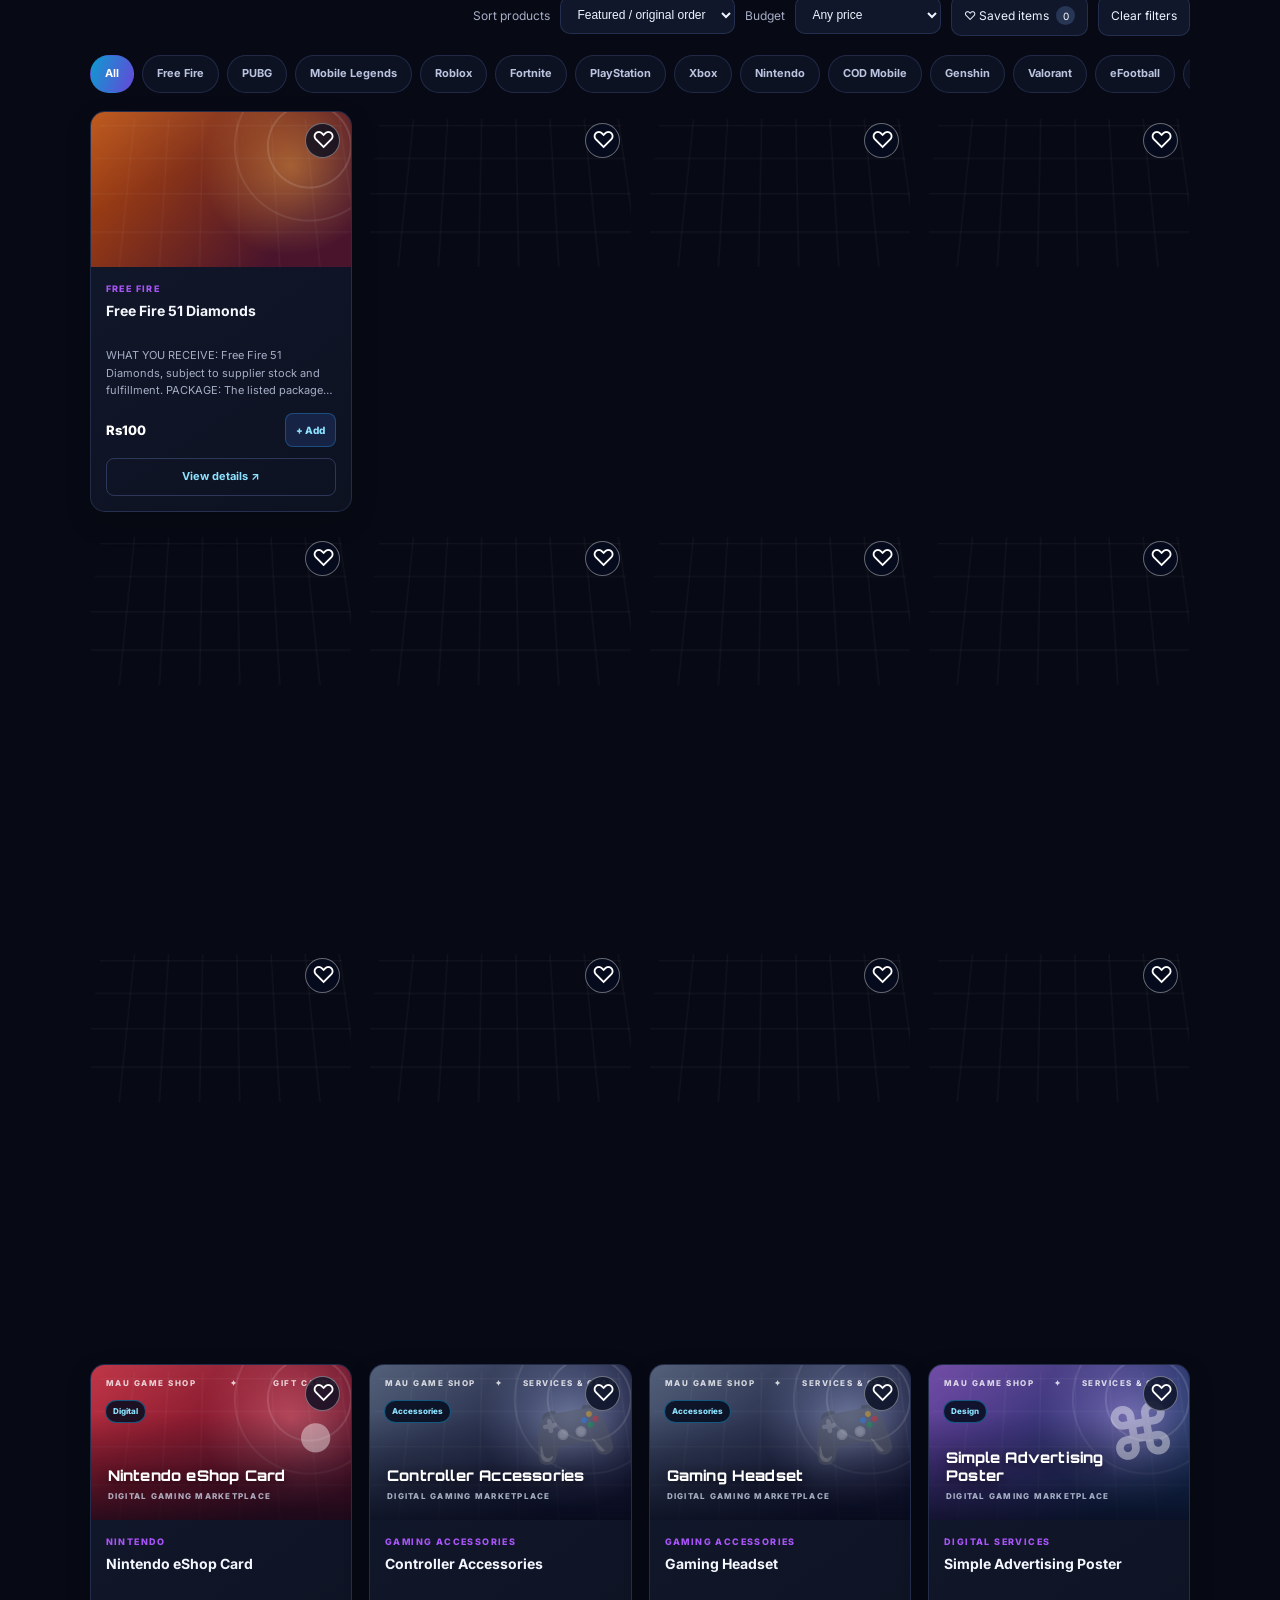
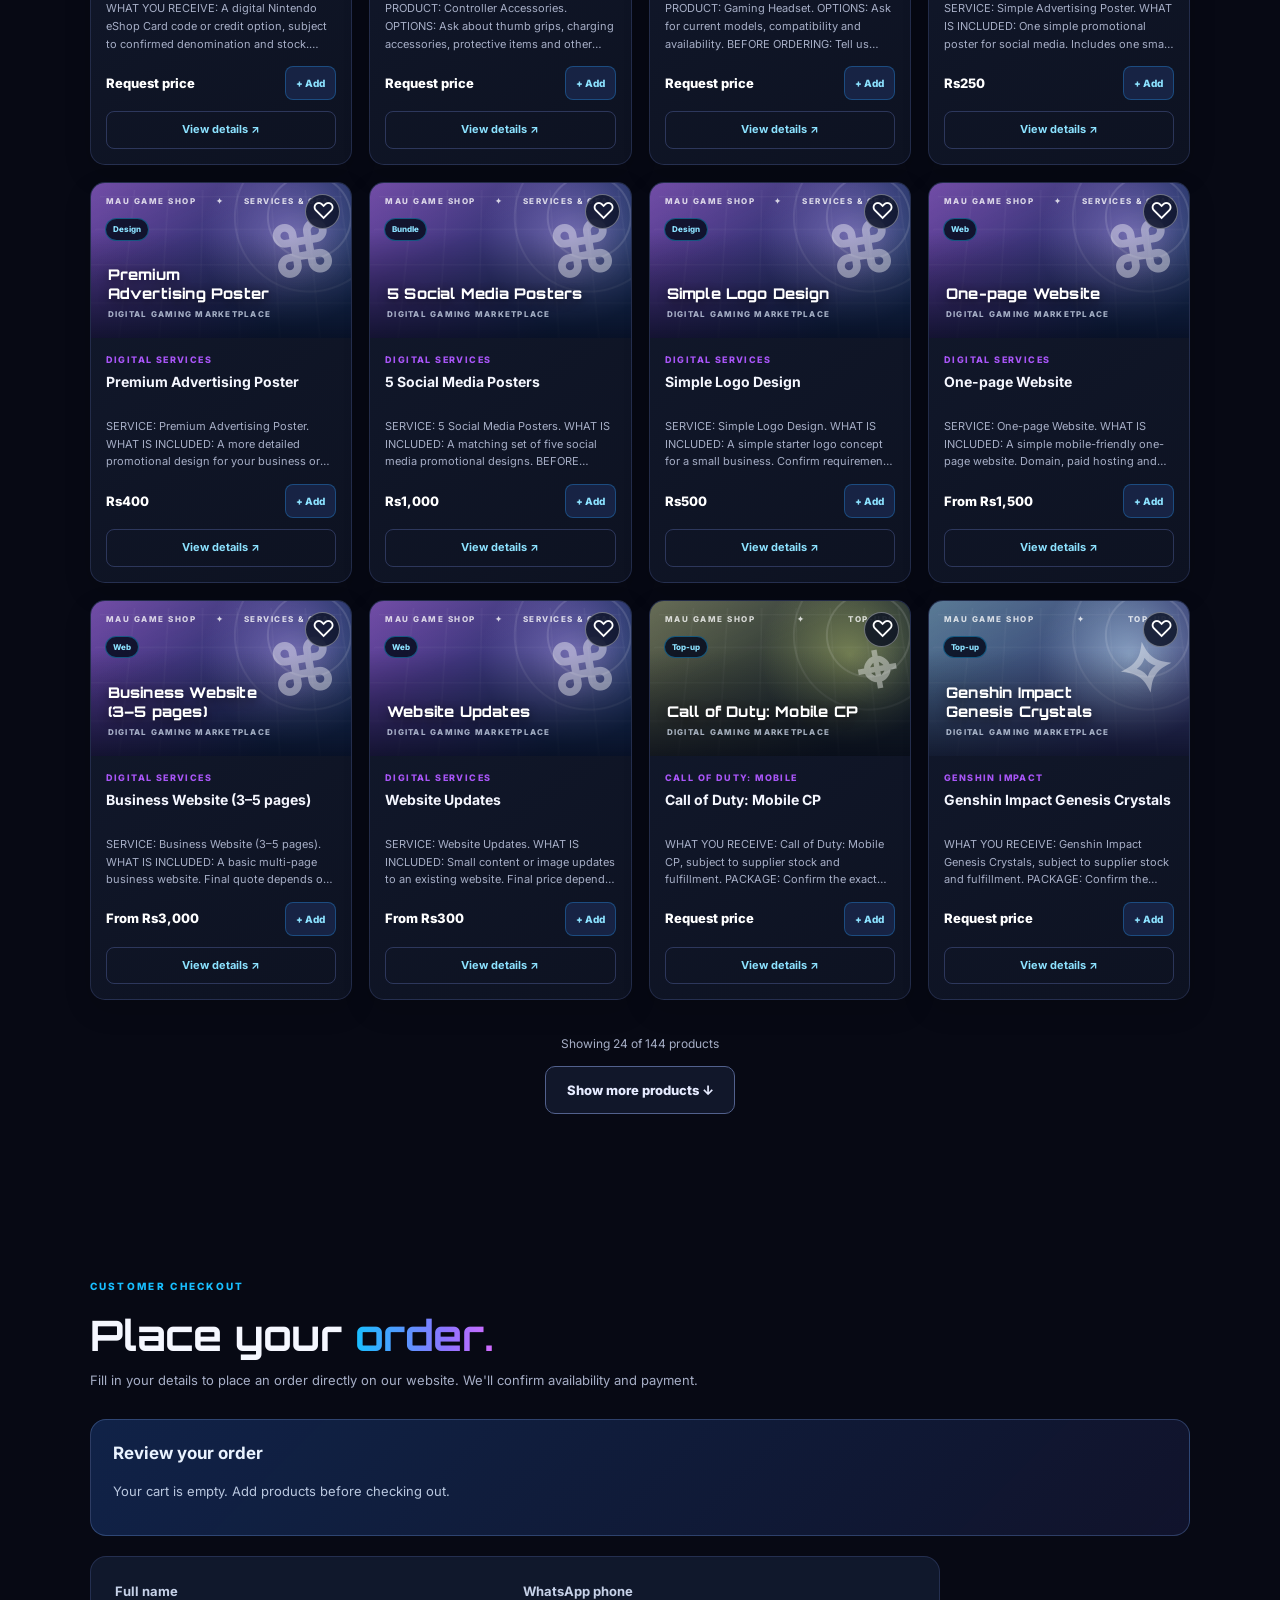
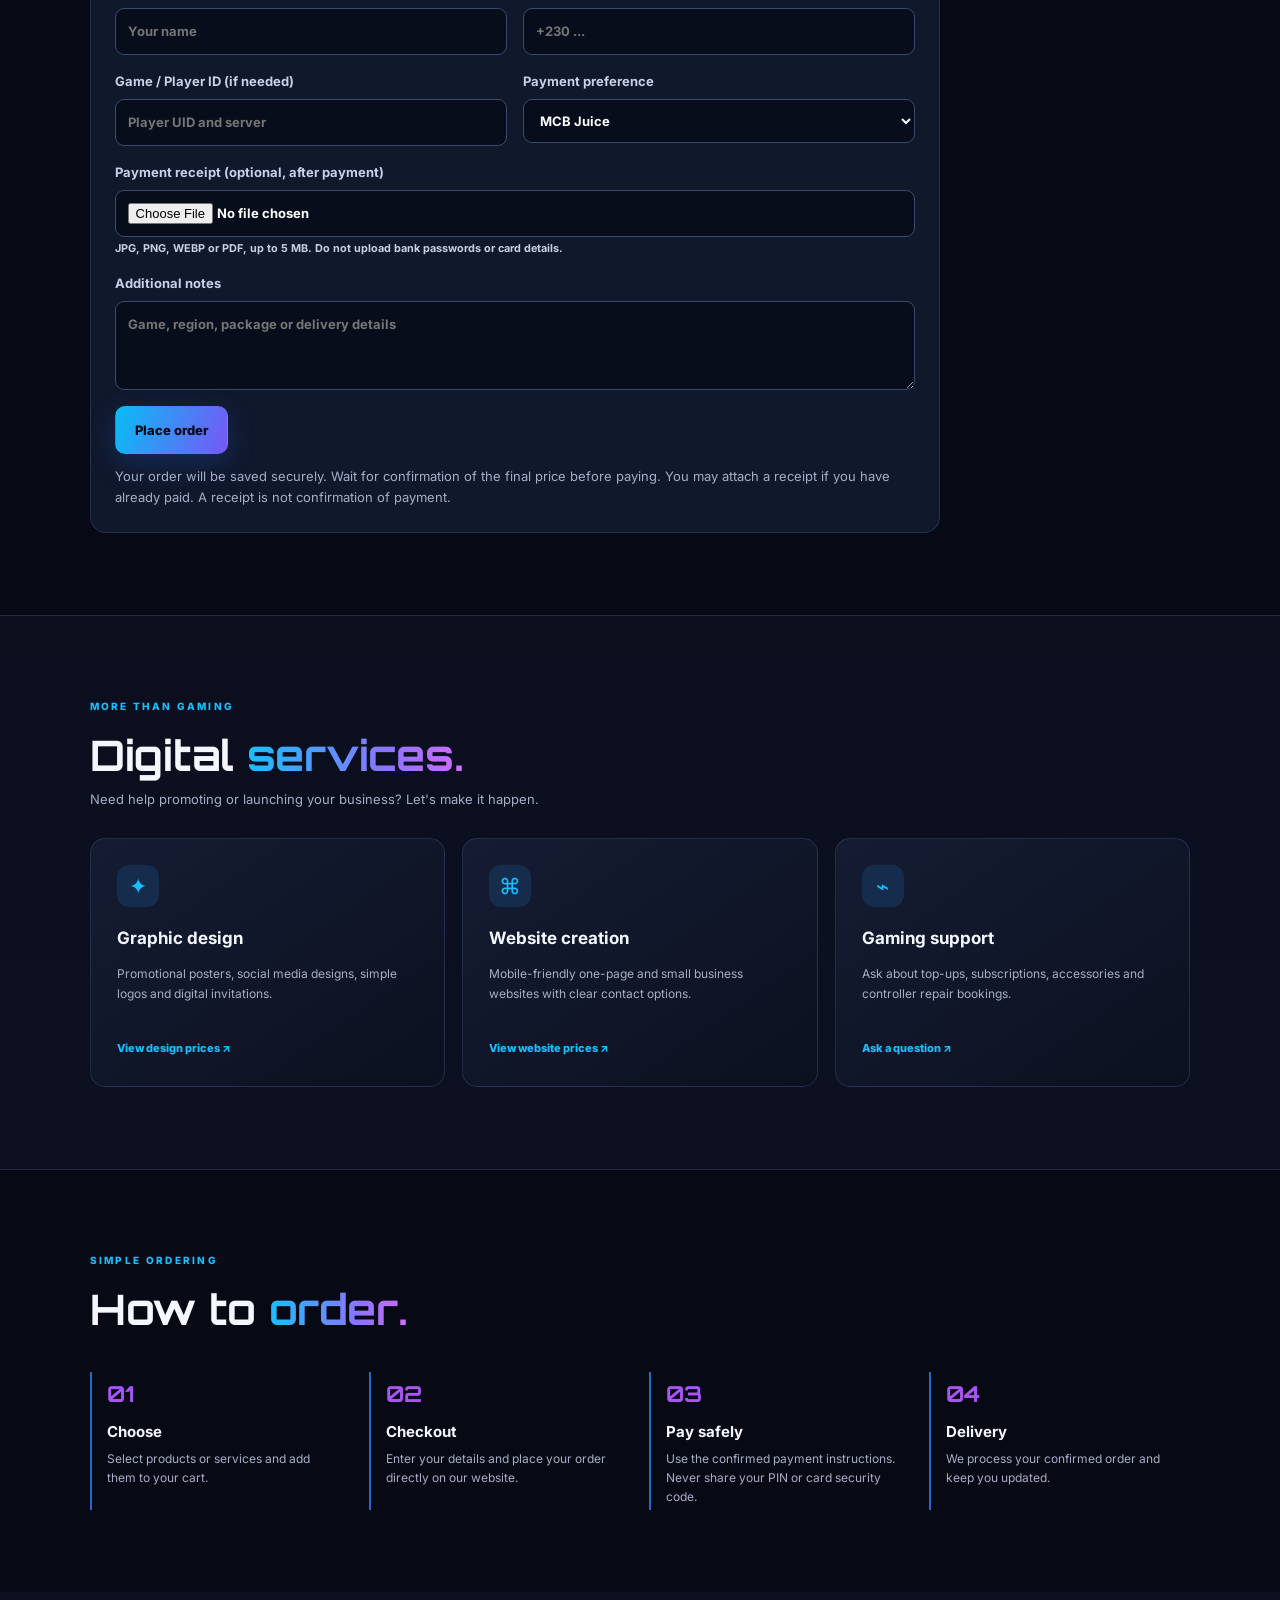
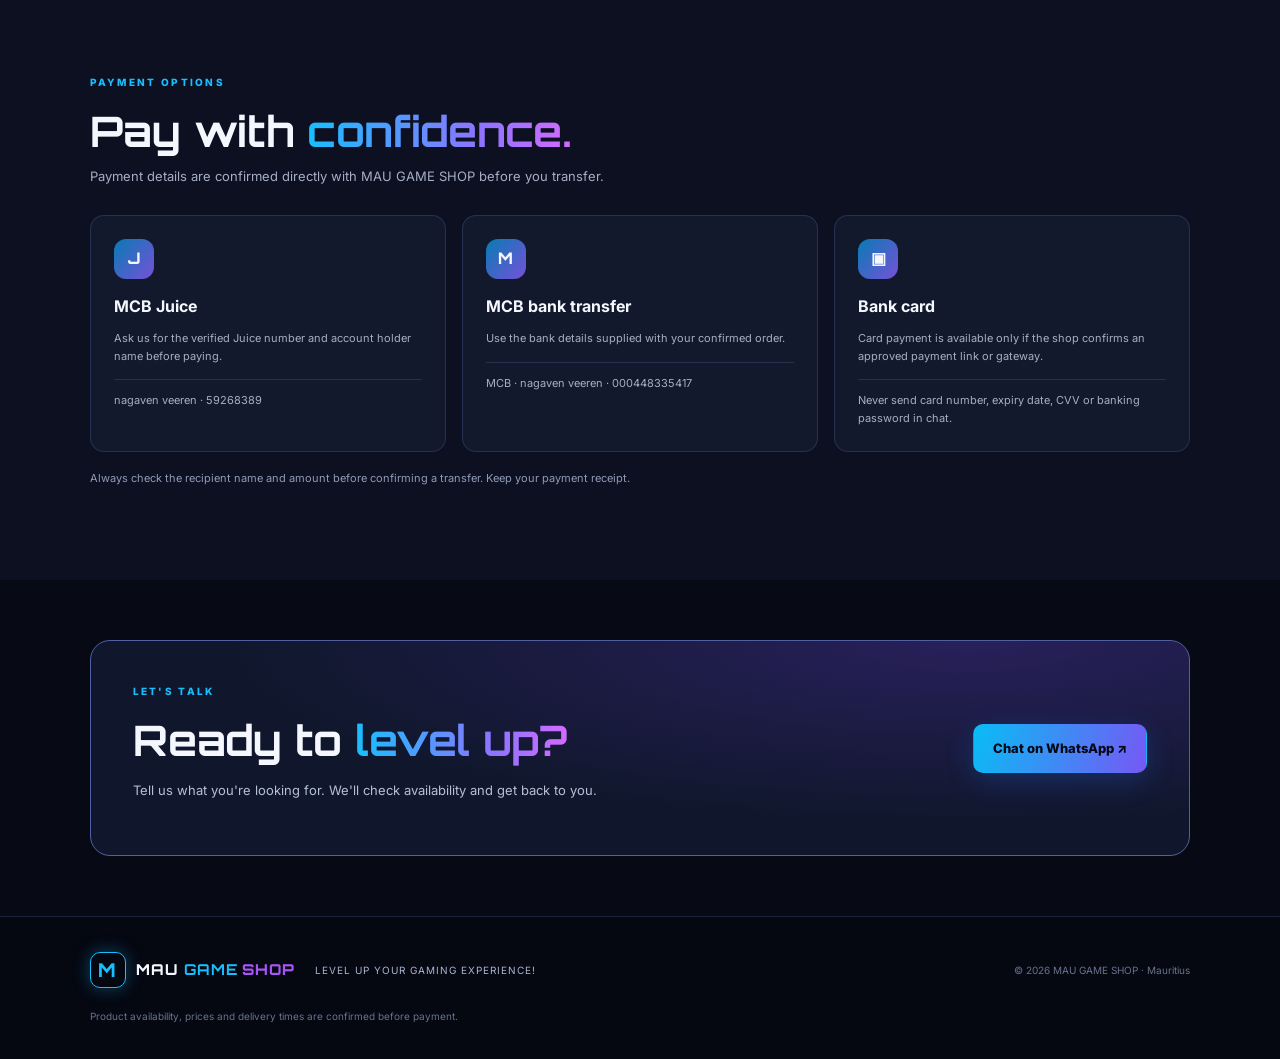
==== commit 3cc2e4b1: "Refresh cached storefront script after filter and pricing fixes" ====
--- a/index.html
+++ b/index.html
@@ -135,6 +135,6 @@
 </aside>
 <dialog id="productDialog" class="product-dialog" aria-label="Product details"><button type="button" class="detail-close" id="closeProduct" aria-label="Close product details">×</button><div id="productDetail"></div></dialog>
 <div class="toast" id="toast" role="status" aria-live="polite"></div>
-<script src="script.js"></script>
+<script src="script.js?v=e7c30fc"></script>
 </body>
 </html>
--- a/style.css
+++ b/style.css
@@ -148,3 +148,6 @@
 .active-filter-chips button:hover{background:#20517b;border-color:#77d7ff}
 .active-filter-chips button span{font-size:17px;line-height:10px;color:#a8dfff}
 @media(max-width:650px){.active-filter-chips{gap:6px}.active-filter-chips button{padding:7px 10px;font-size:10px}}
+
+.search-wrap .search-shortcut{margin-left:auto;border:1px solid var(--line);border-radius:5px;padding:2px 7px;font-size:12px;line-height:1.4;color:var(--muted);background:rgba(255,255,255,.04);pointer-events:none}
+.search-wrap:focus-within .search-shortcut{opacity:.45}
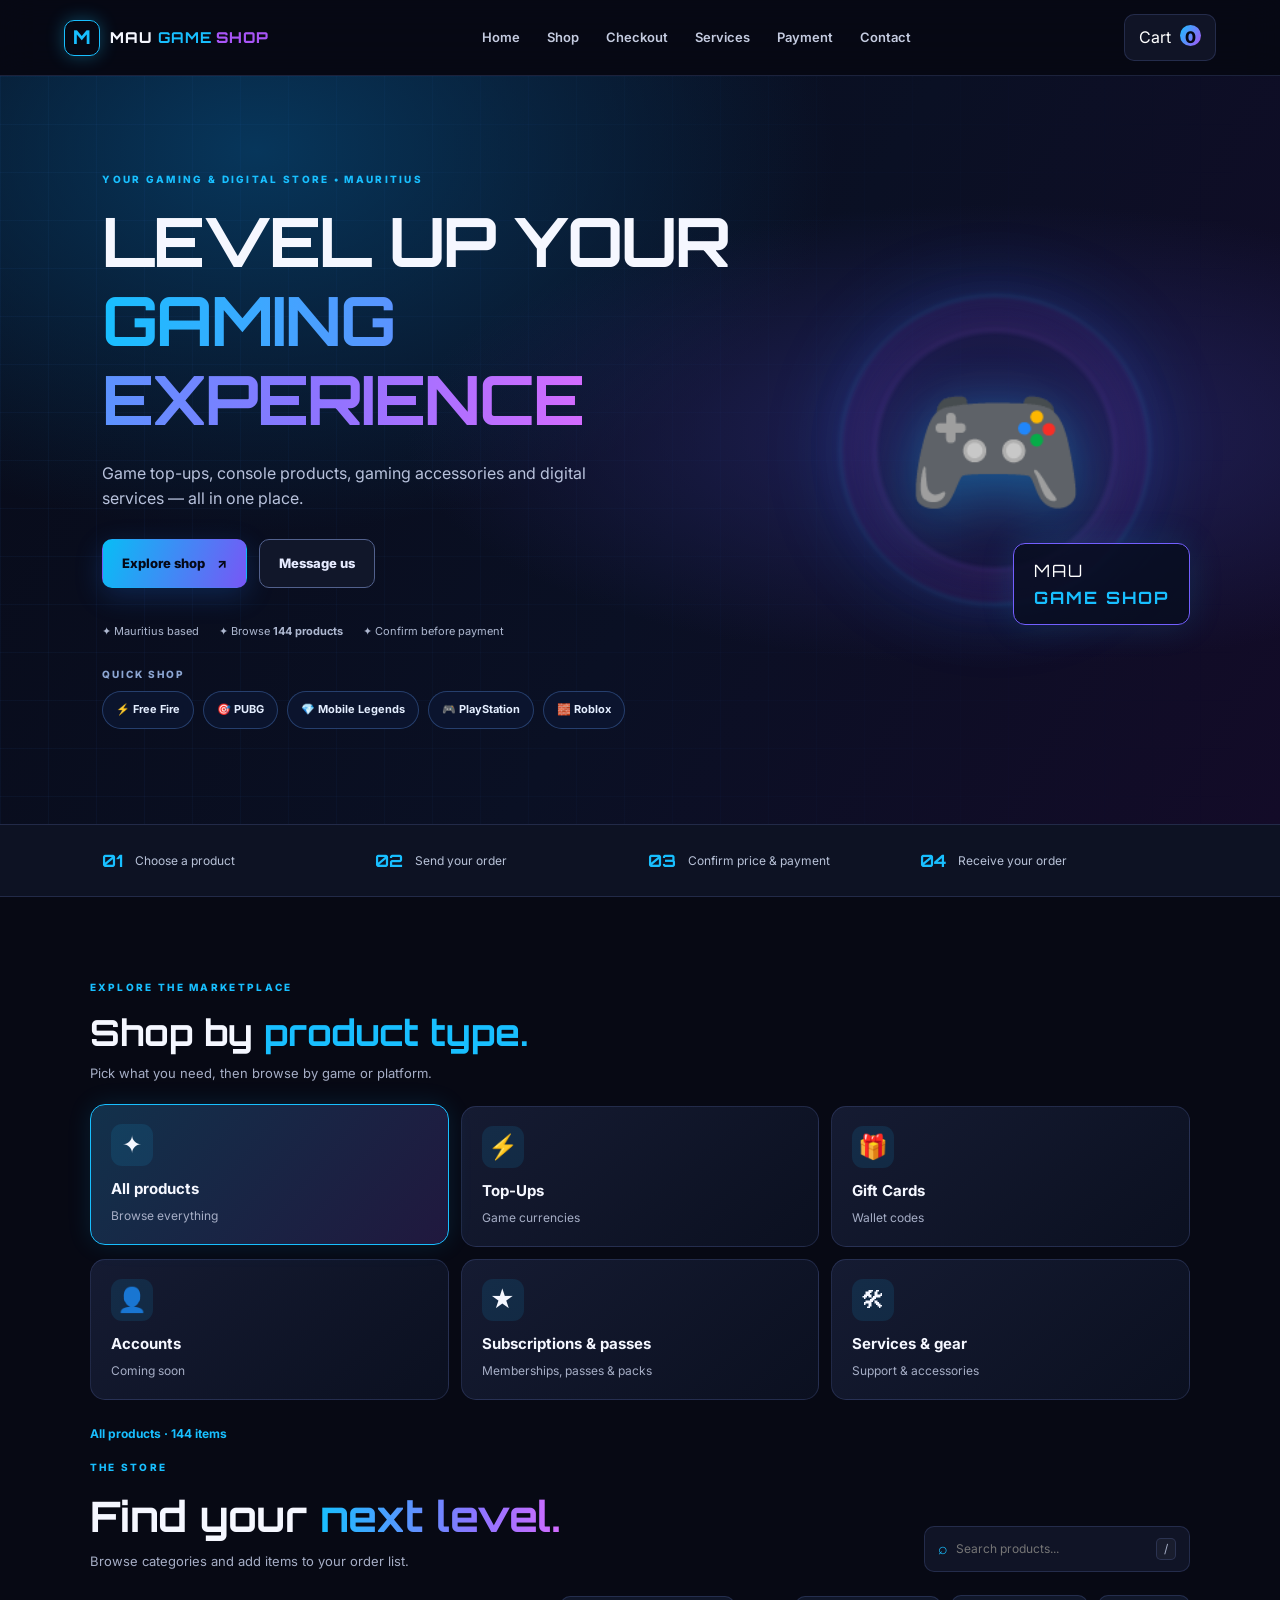
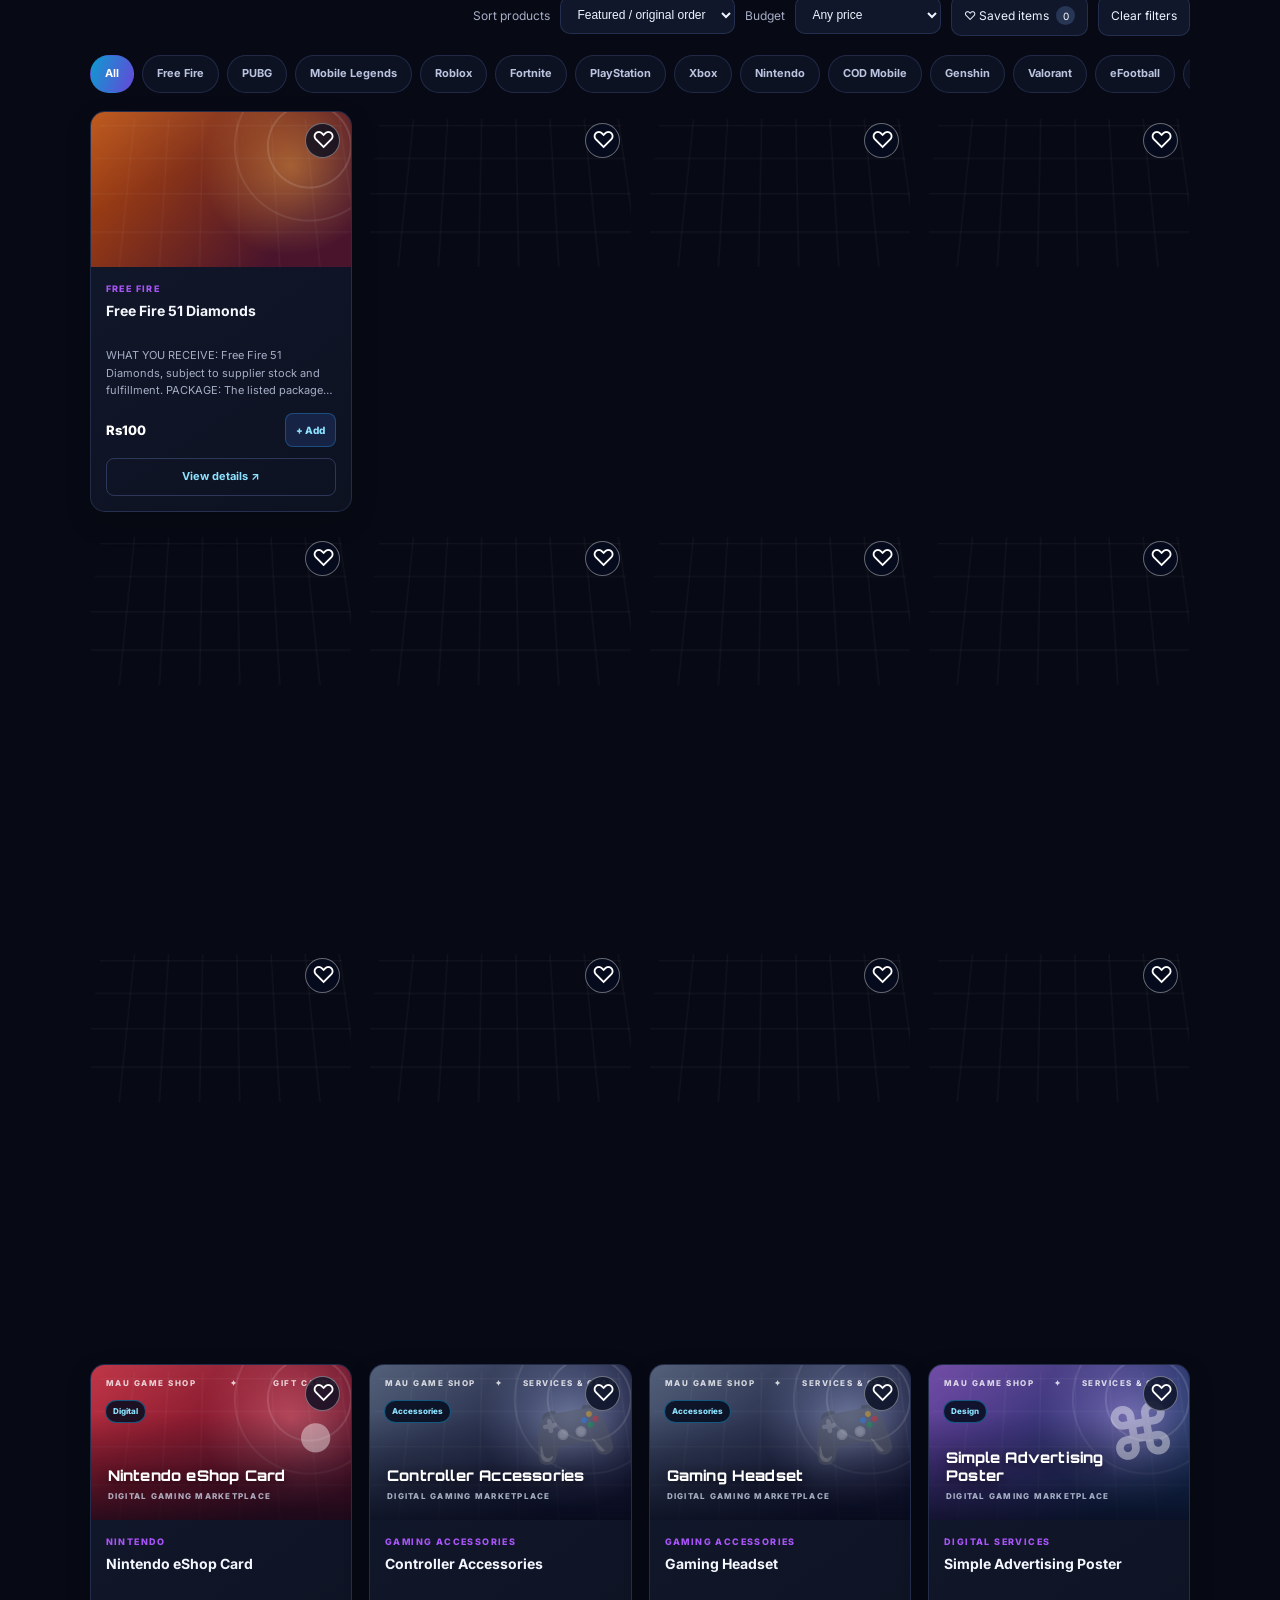
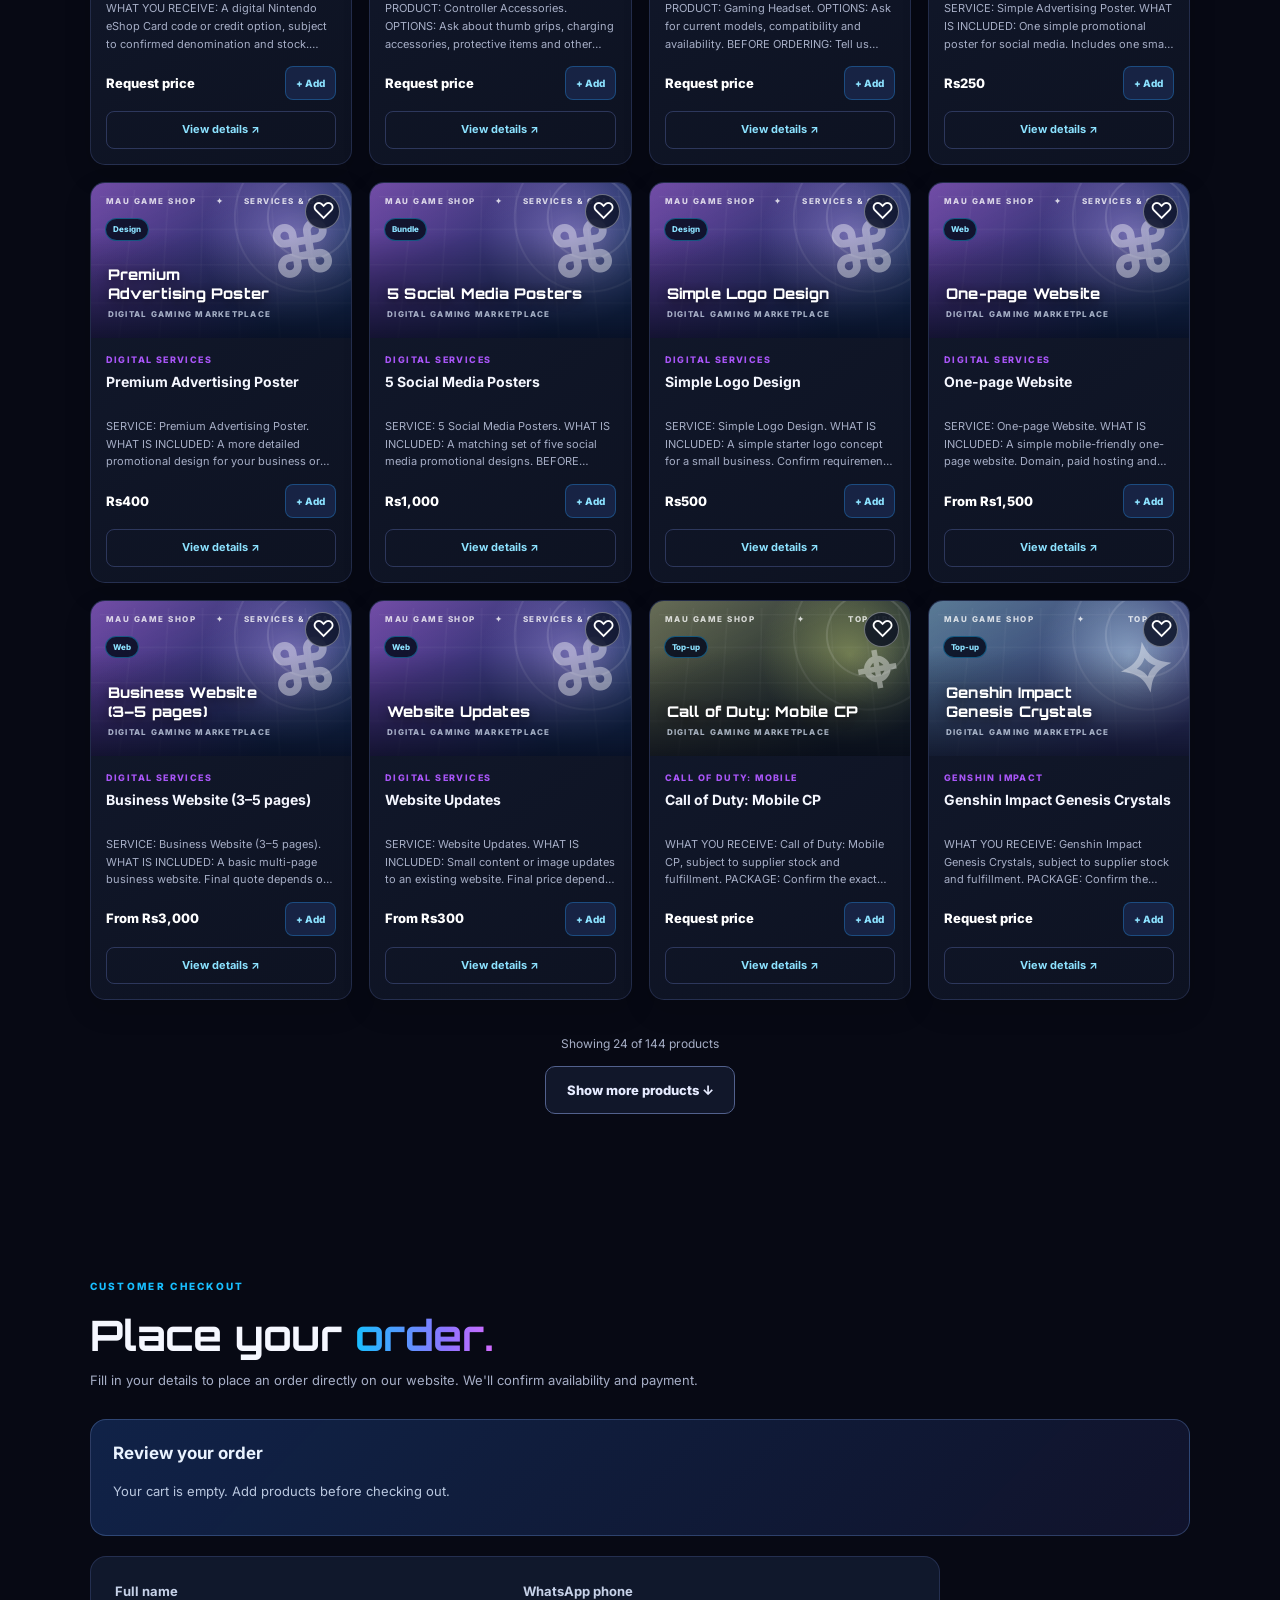
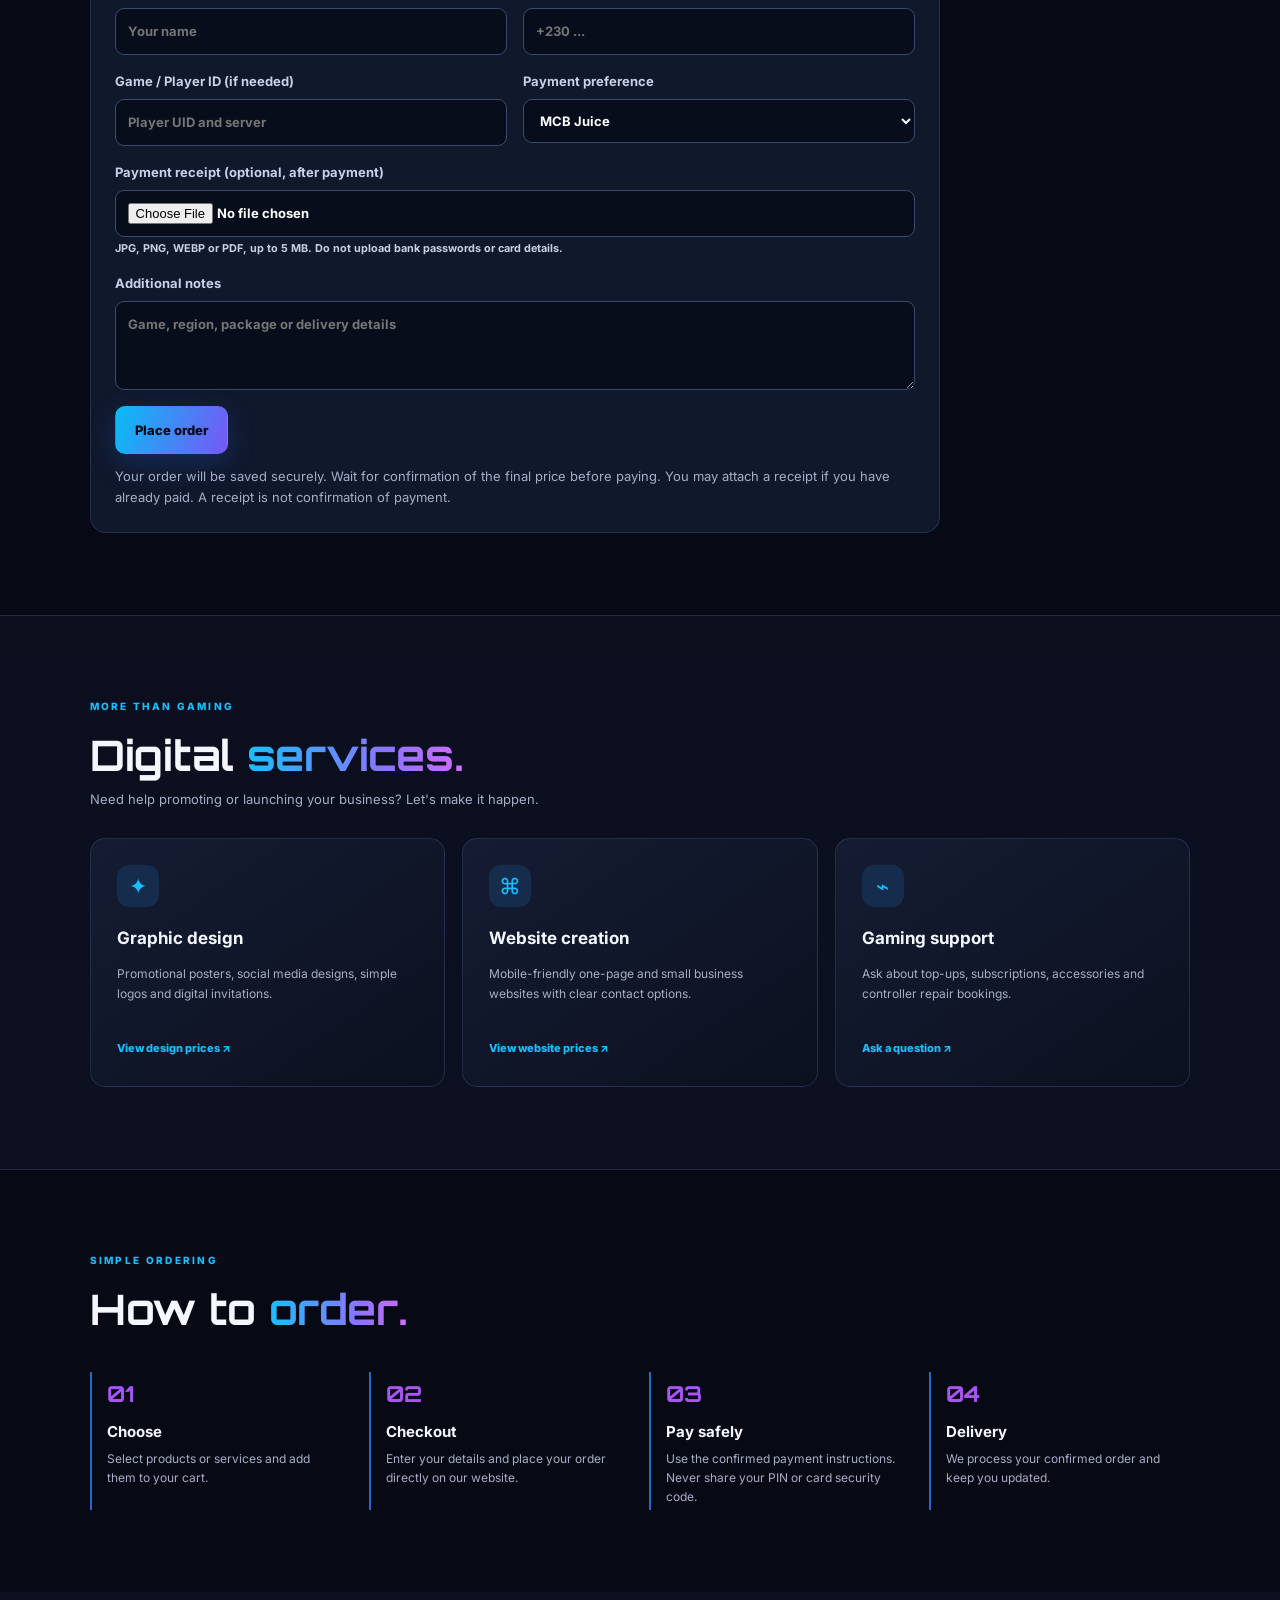
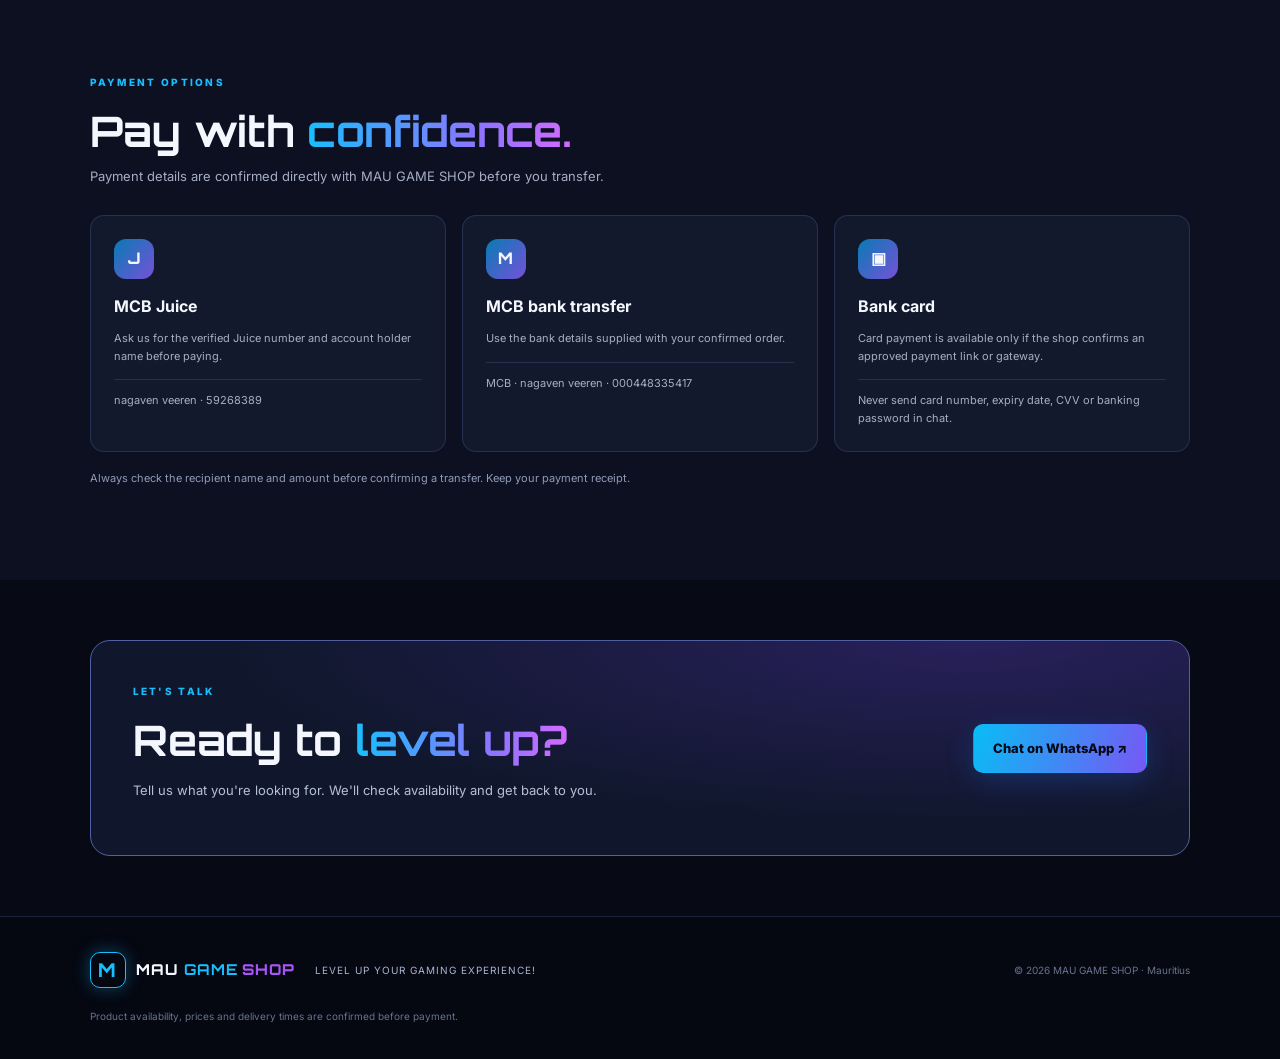
==== commit d78c61d7: "Add gift-card brand filters and clarify subscriptions and passes" ====
--- a/index.html
+++ b/index.html
@@ -63,7 +63,7 @@
     <button class="type-tile" data-type="Top-Ups" aria-pressed="false"><span class="type-icon">⚡</span><strong>Top-Ups</strong><small>Game currencies</small></button>
     <button class="type-tile" data-type="Gift Cards" aria-pressed="false"><span class="type-icon">🎁</span><strong>Gift Cards</strong><small>Wallet codes</small></button>
     <button class="type-tile" data-type="Accounts" aria-pressed="false"><span class="type-icon">👤</span><strong>Accounts</strong><small>Coming soon</small></button>
-    <button class="type-tile" data-type="Subscriptions" aria-pressed="false"><span class="type-icon">★</span><strong>Subscriptions</strong><small>Memberships & plans</small></button>
+    <button class="type-tile" data-type="Subscriptions" aria-pressed="false"><span class="type-icon">★</span><strong>Subscriptions & passes</strong><small>Memberships, passes & packs</small></button>
     <button class="type-tile" data-type="Services" aria-pressed="false"><span class="type-icon">🛠</span><strong>Services & gear</strong><small>Support & accessories</small></button>
   </div>
   <div class="browse-context" id="browseContext" aria-live="polite">Browsing all products</div>
@@ -87,6 +87,8 @@
     <button class="filter" data-category="Blood Strike">Blood Strike</button>
     <button class="filter" data-category="Honkai: Star Rail">Honkai</button>
     <button class="filter" data-category="Steam & Gift Cards">Steam & Gift Cards</button>
+    <button class="filter" data-category="Razer Gold">Razer Gold</button>
+    <button class="filter" data-category="Google Play">Google Play</button>
     <button class="filter" data-category="Gaming Accessories">Accessories</button>
     <button class="filter" data-category="Digital Services">Digital services</button>
   </div>
@@ -135,6 +137,6 @@
 </aside>
 <dialog id="productDialog" class="product-dialog" aria-label="Product details"><button type="button" class="detail-close" id="closeProduct" aria-label="Close product details">×</button><div id="productDetail"></div></dialog>
 <div class="toast" id="toast" role="status" aria-live="polite"></div>
-<script src="script.js?v=e7c30fc"></script>
+<script src="script.js?v=types-20261104"></script>
 </body>
 </html>
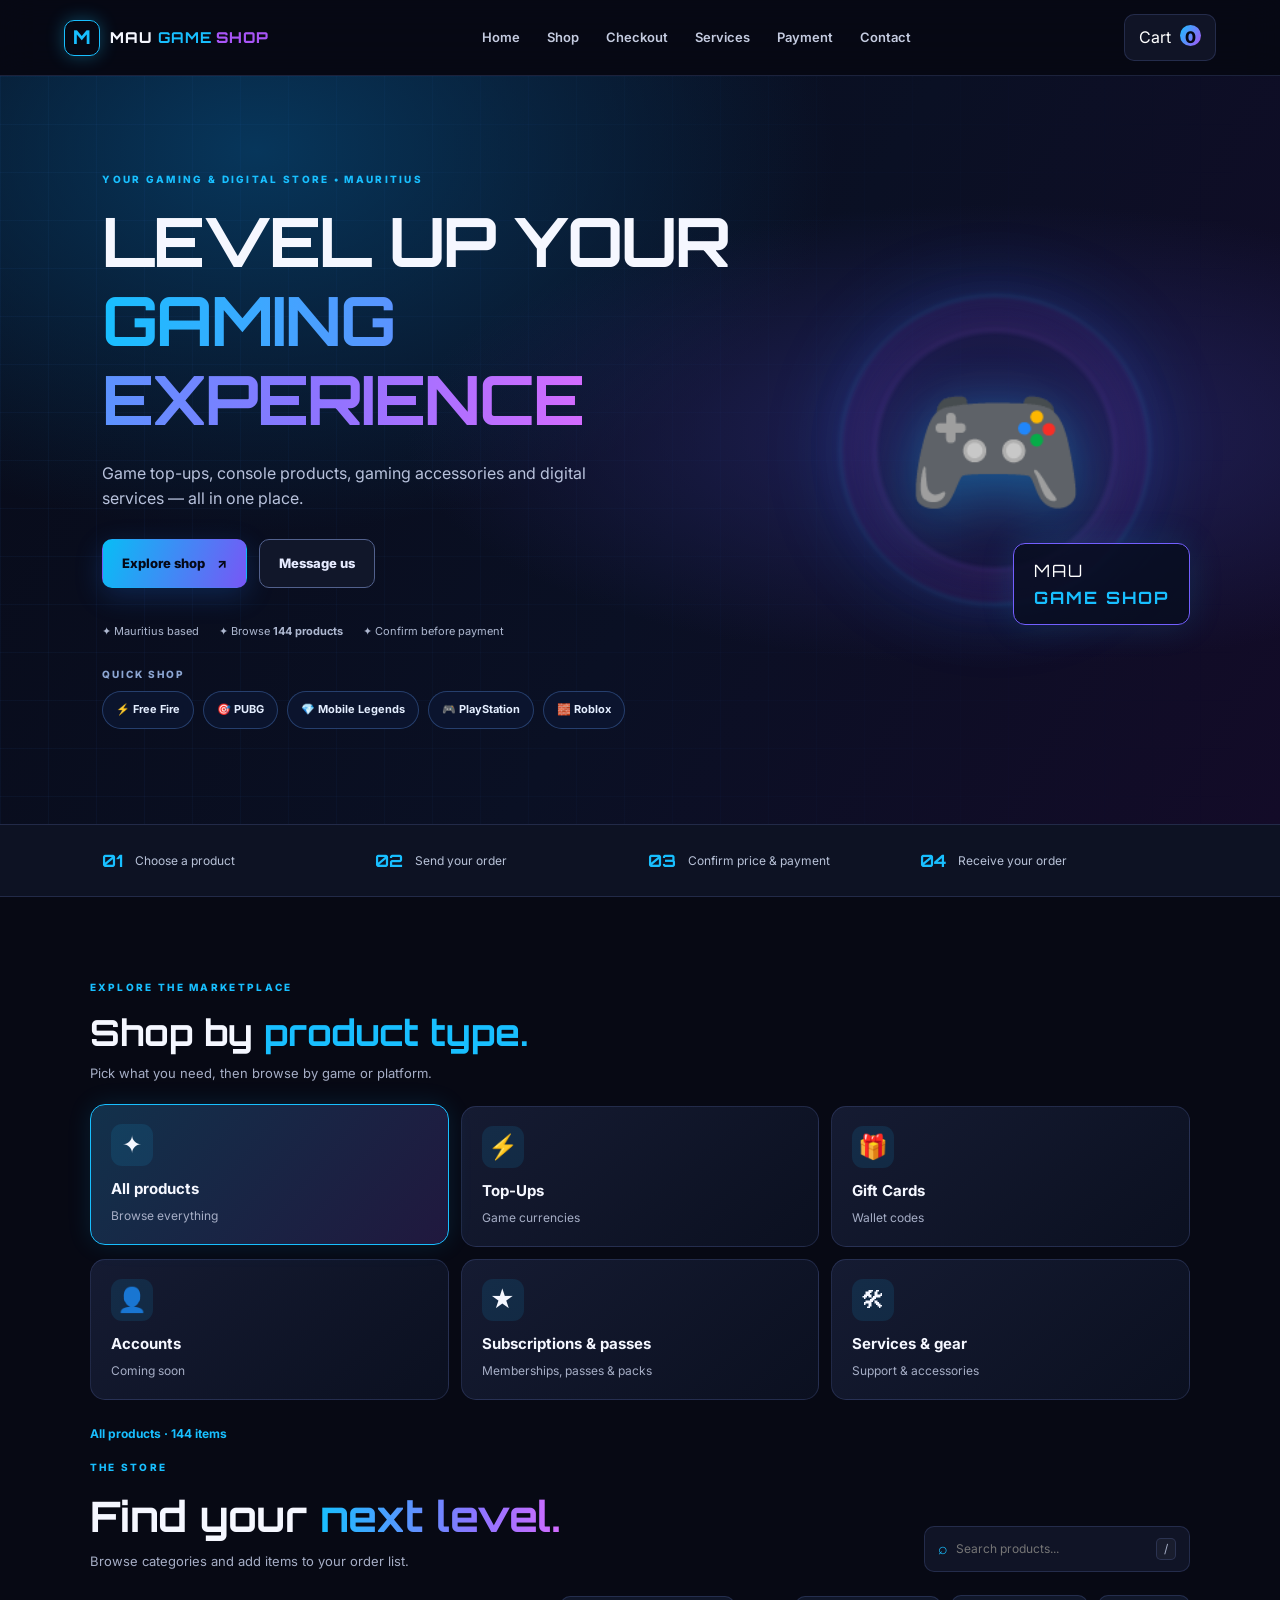
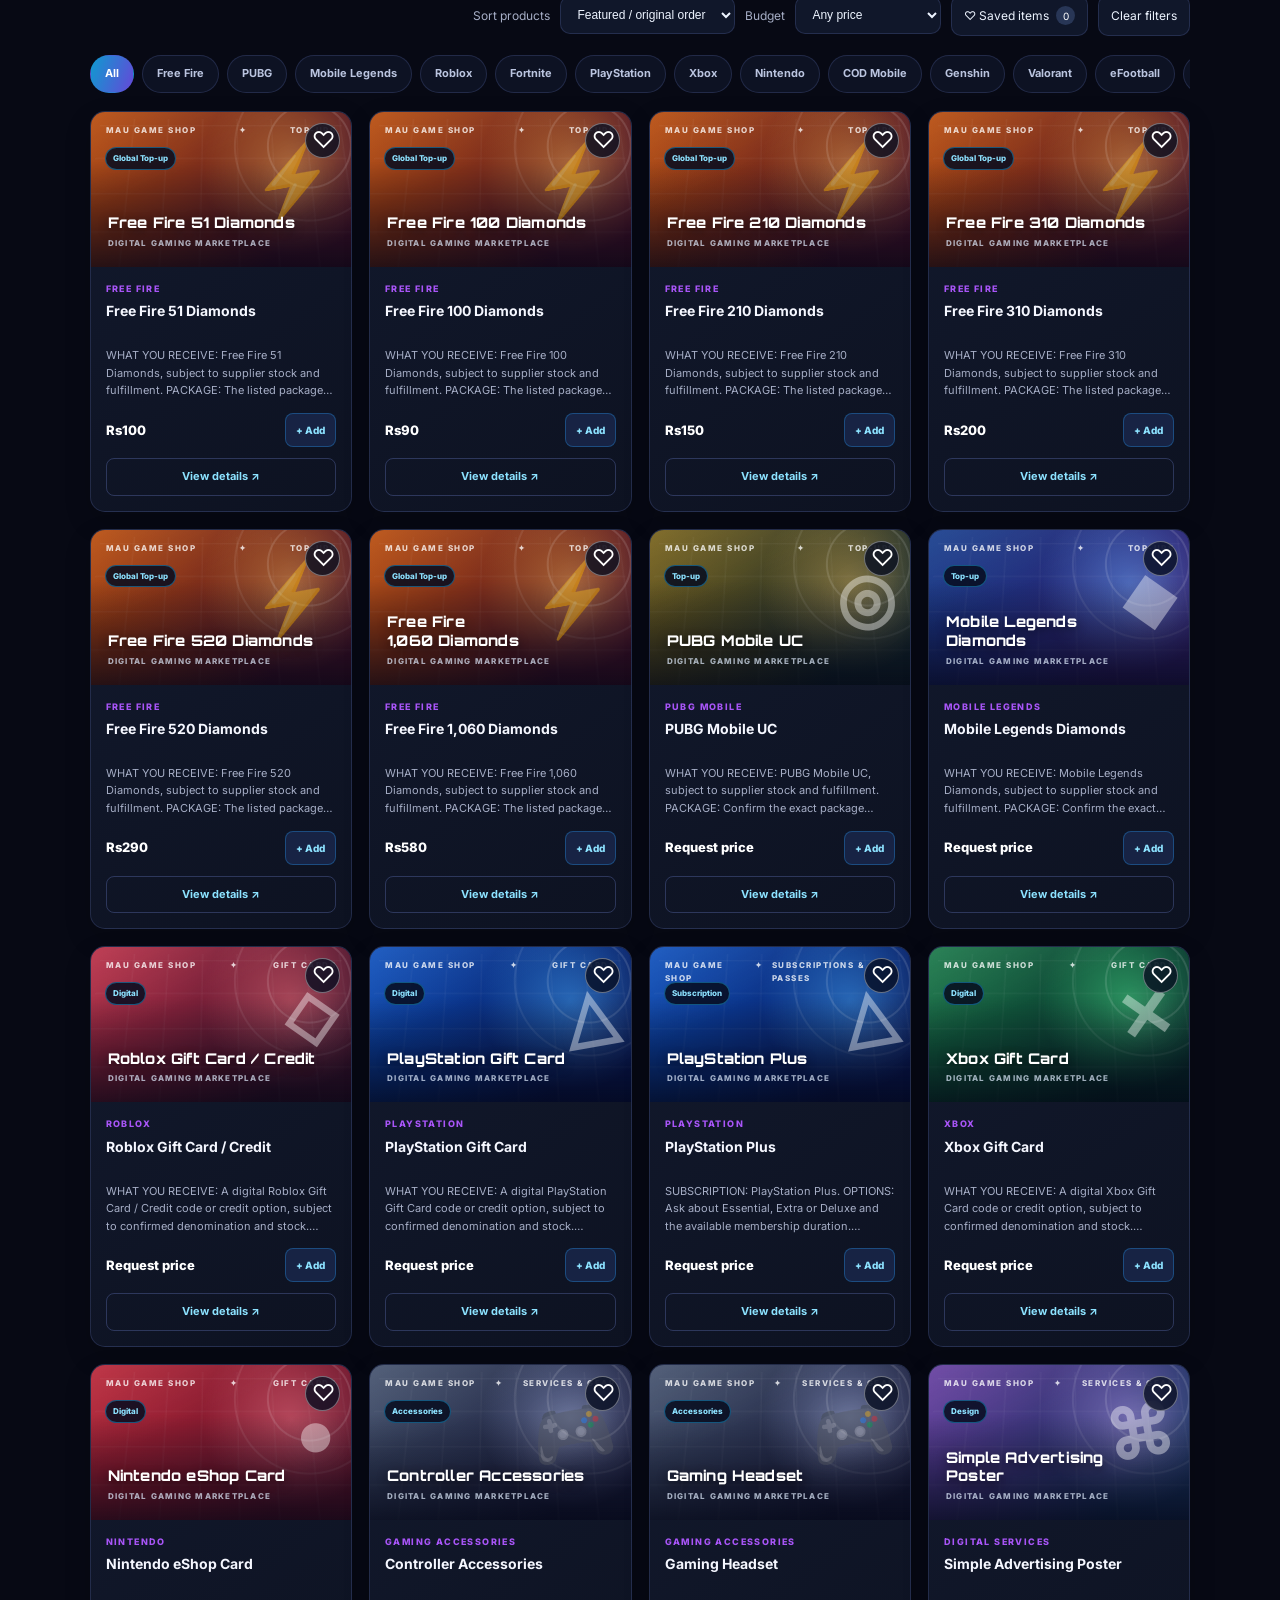
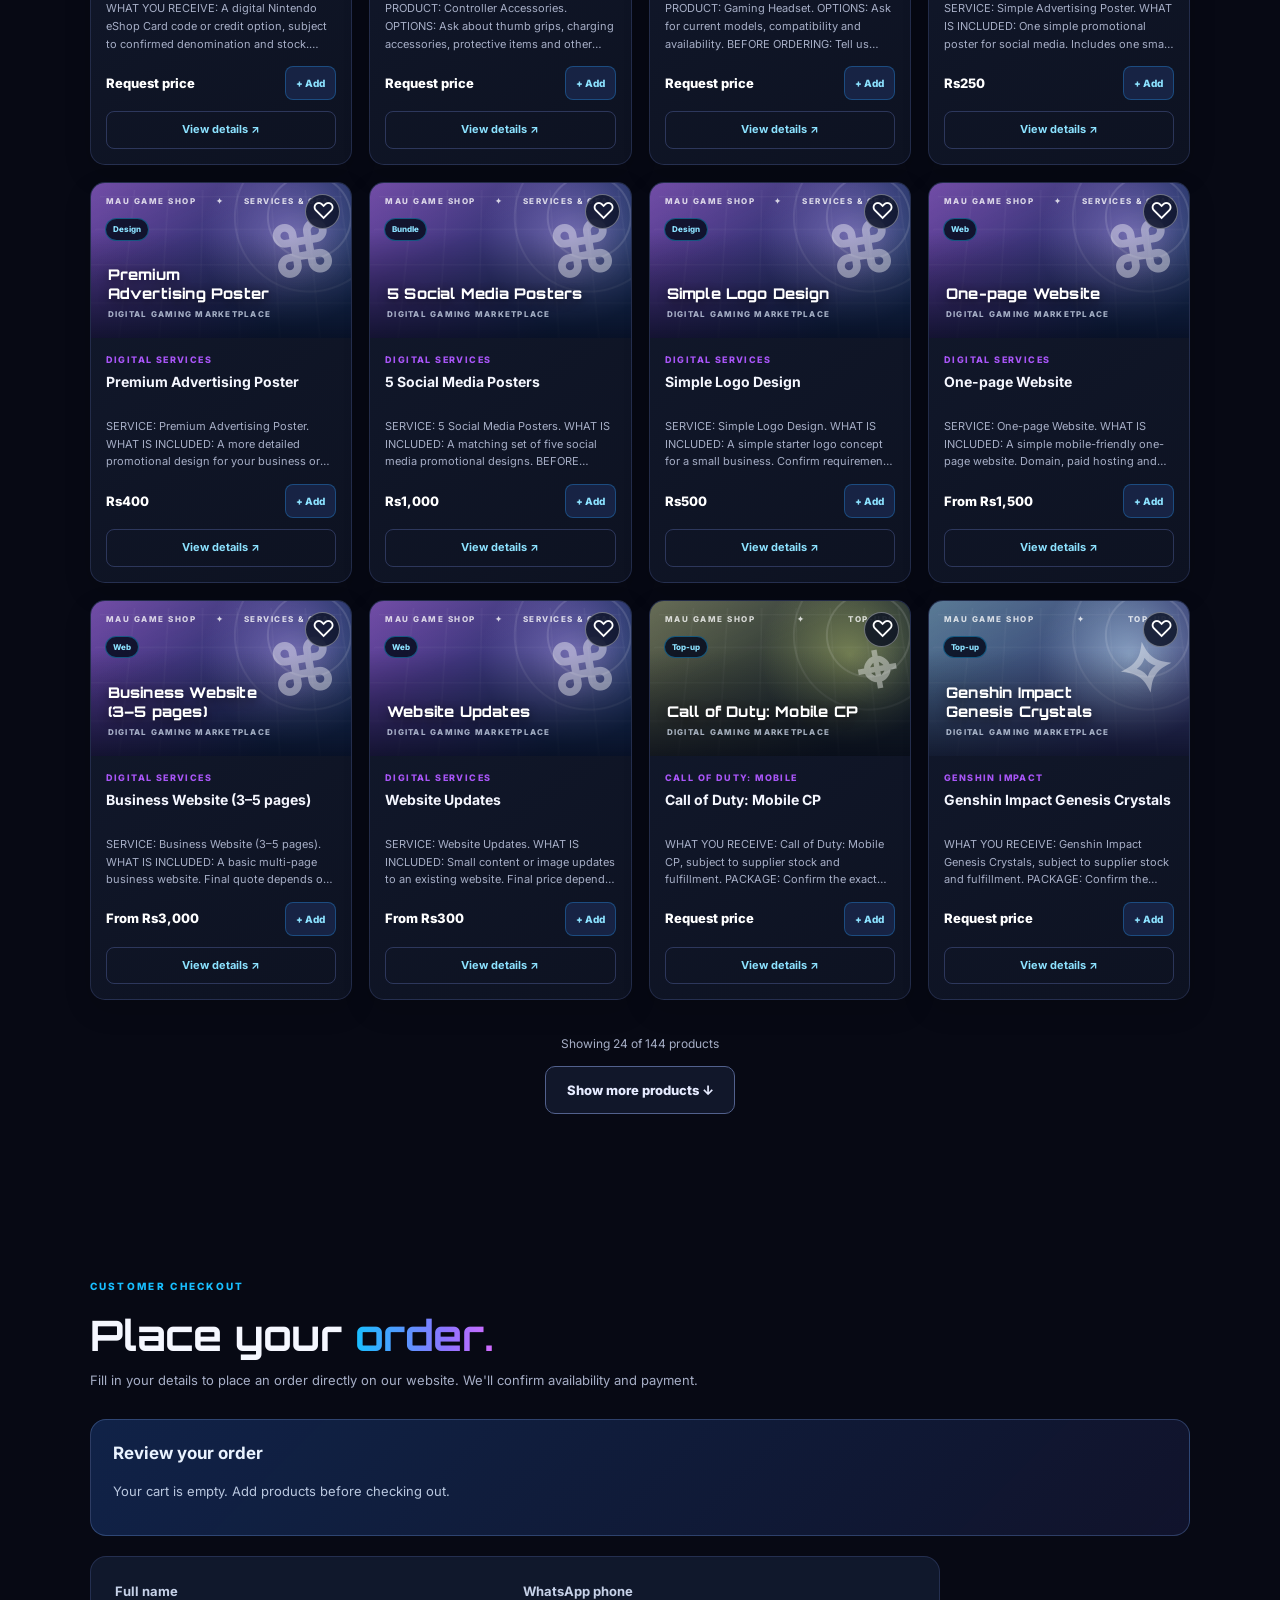
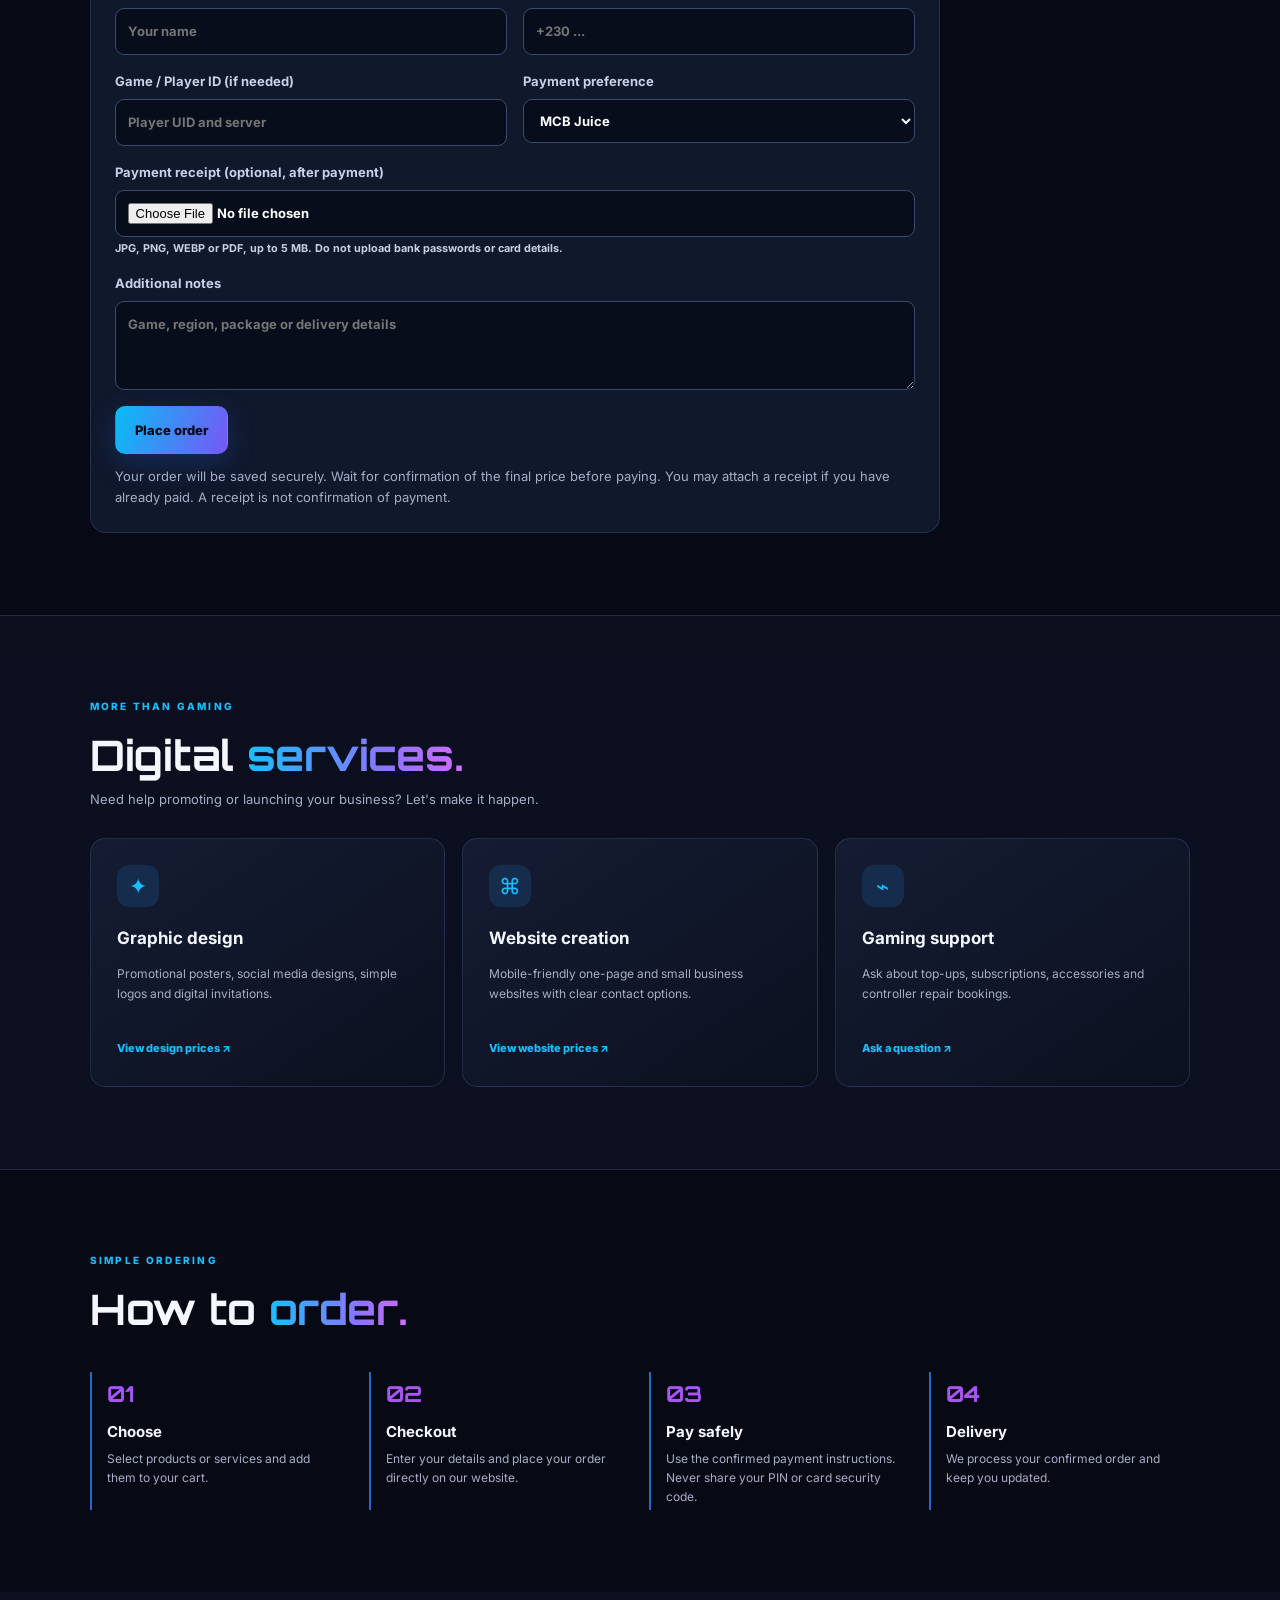
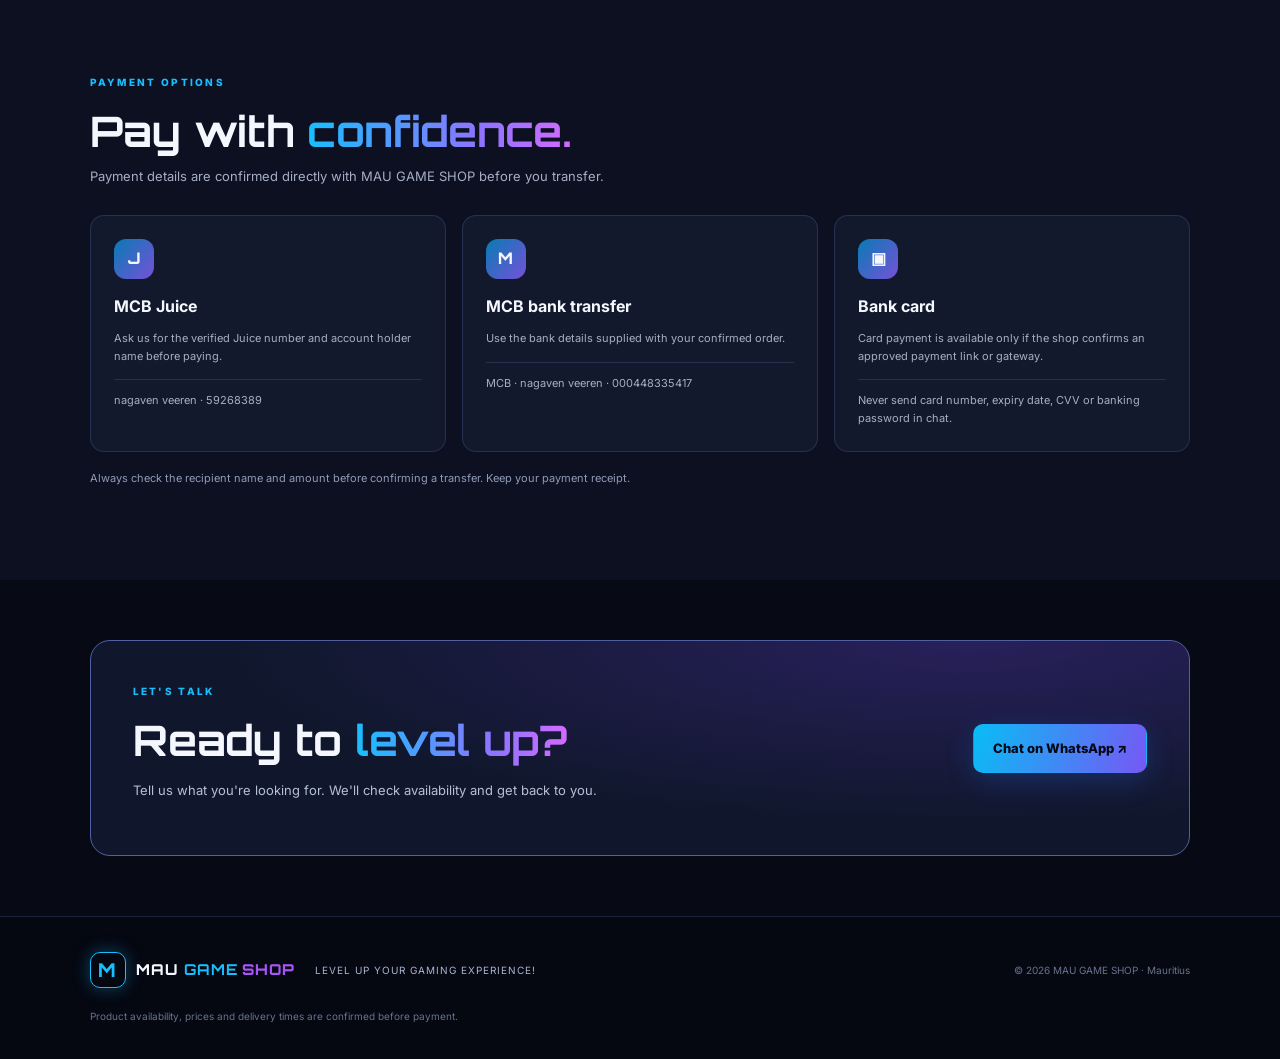
==== commit 5b5367b1: "Load updated catalog retry and readiness handling" ====
--- a/index.html
+++ b/index.html
@@ -137,6 +137,6 @@
 </aside>
 <dialog id="productDialog" class="product-dialog" aria-label="Product details"><button type="button" class="detail-close" id="closeProduct" aria-label="Close product details">×</button><div id="productDetail"></div></dialog>
 <div class="toast" id="toast" role="status" aria-live="polite"></div>
-<script src="script.js?v=types-20261104"></script>
+<script src="script.js?v=41e6452"></script>
 </body>
 </html>
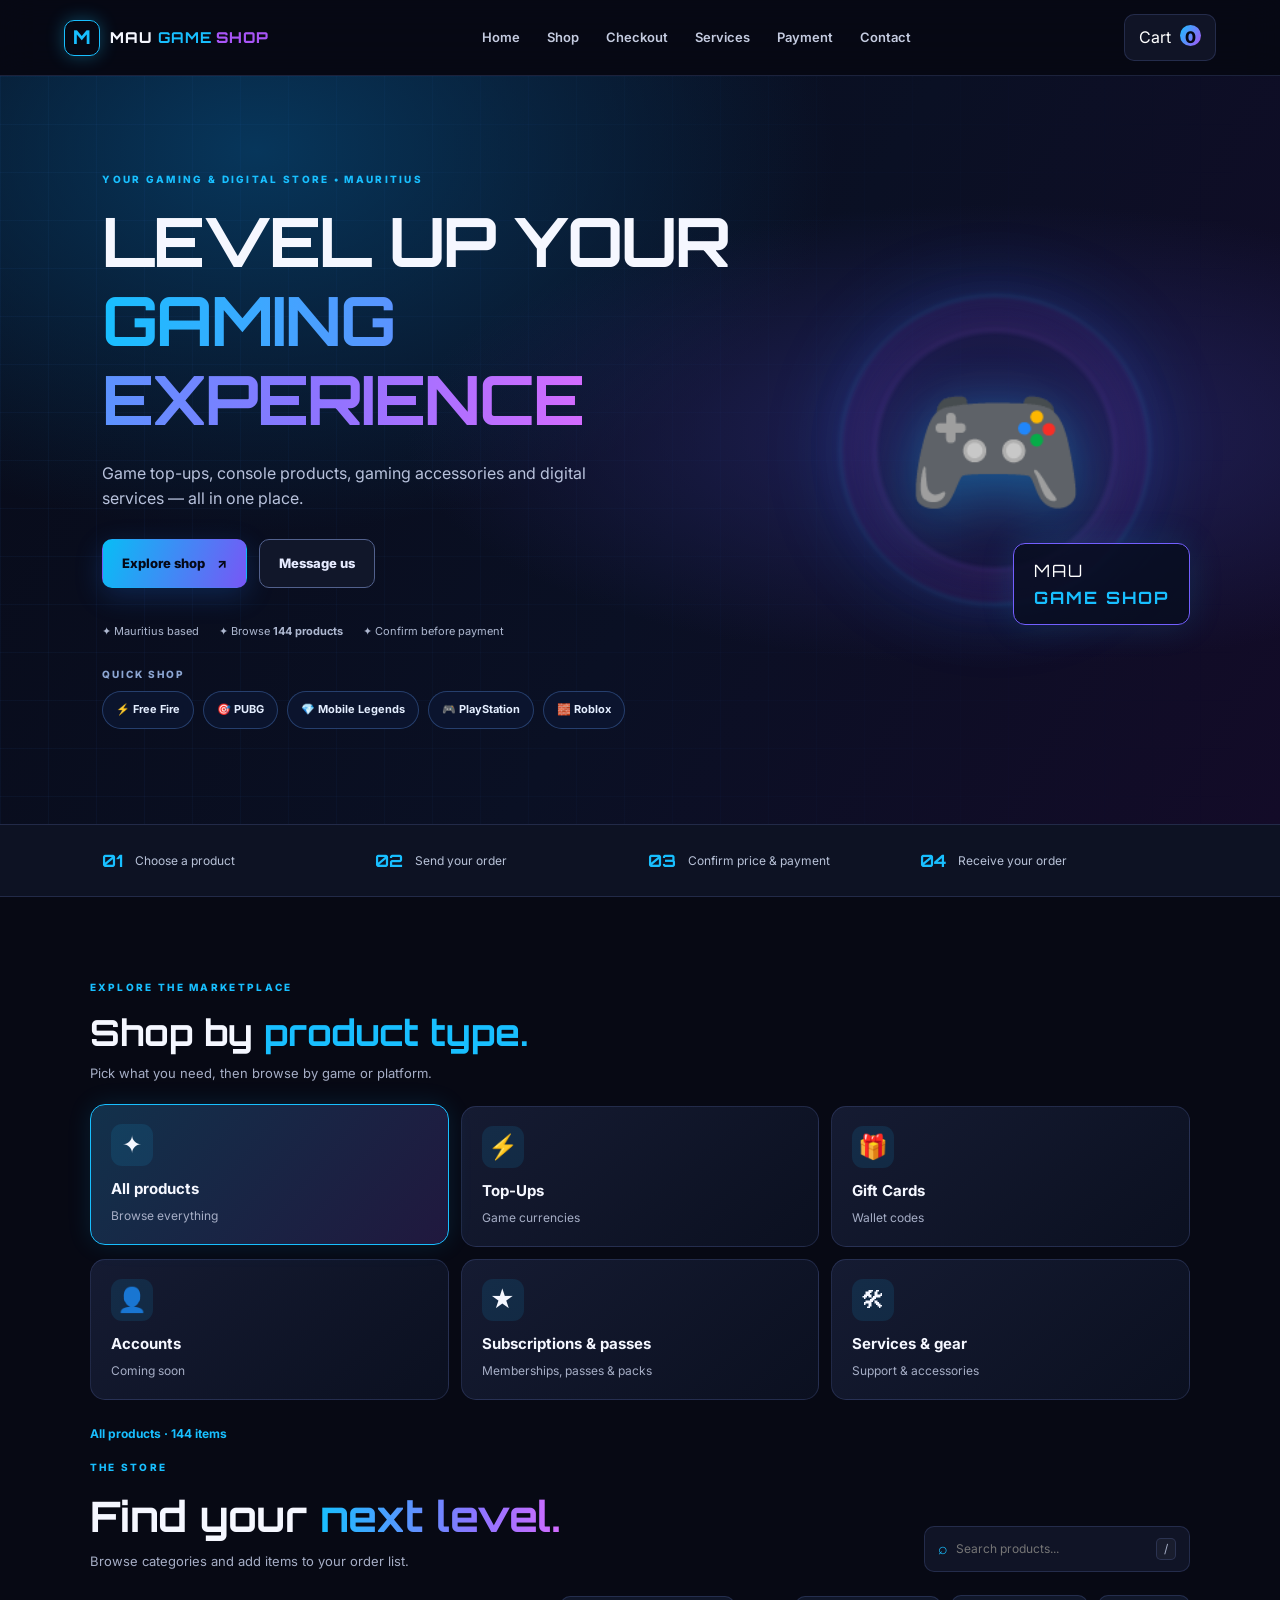
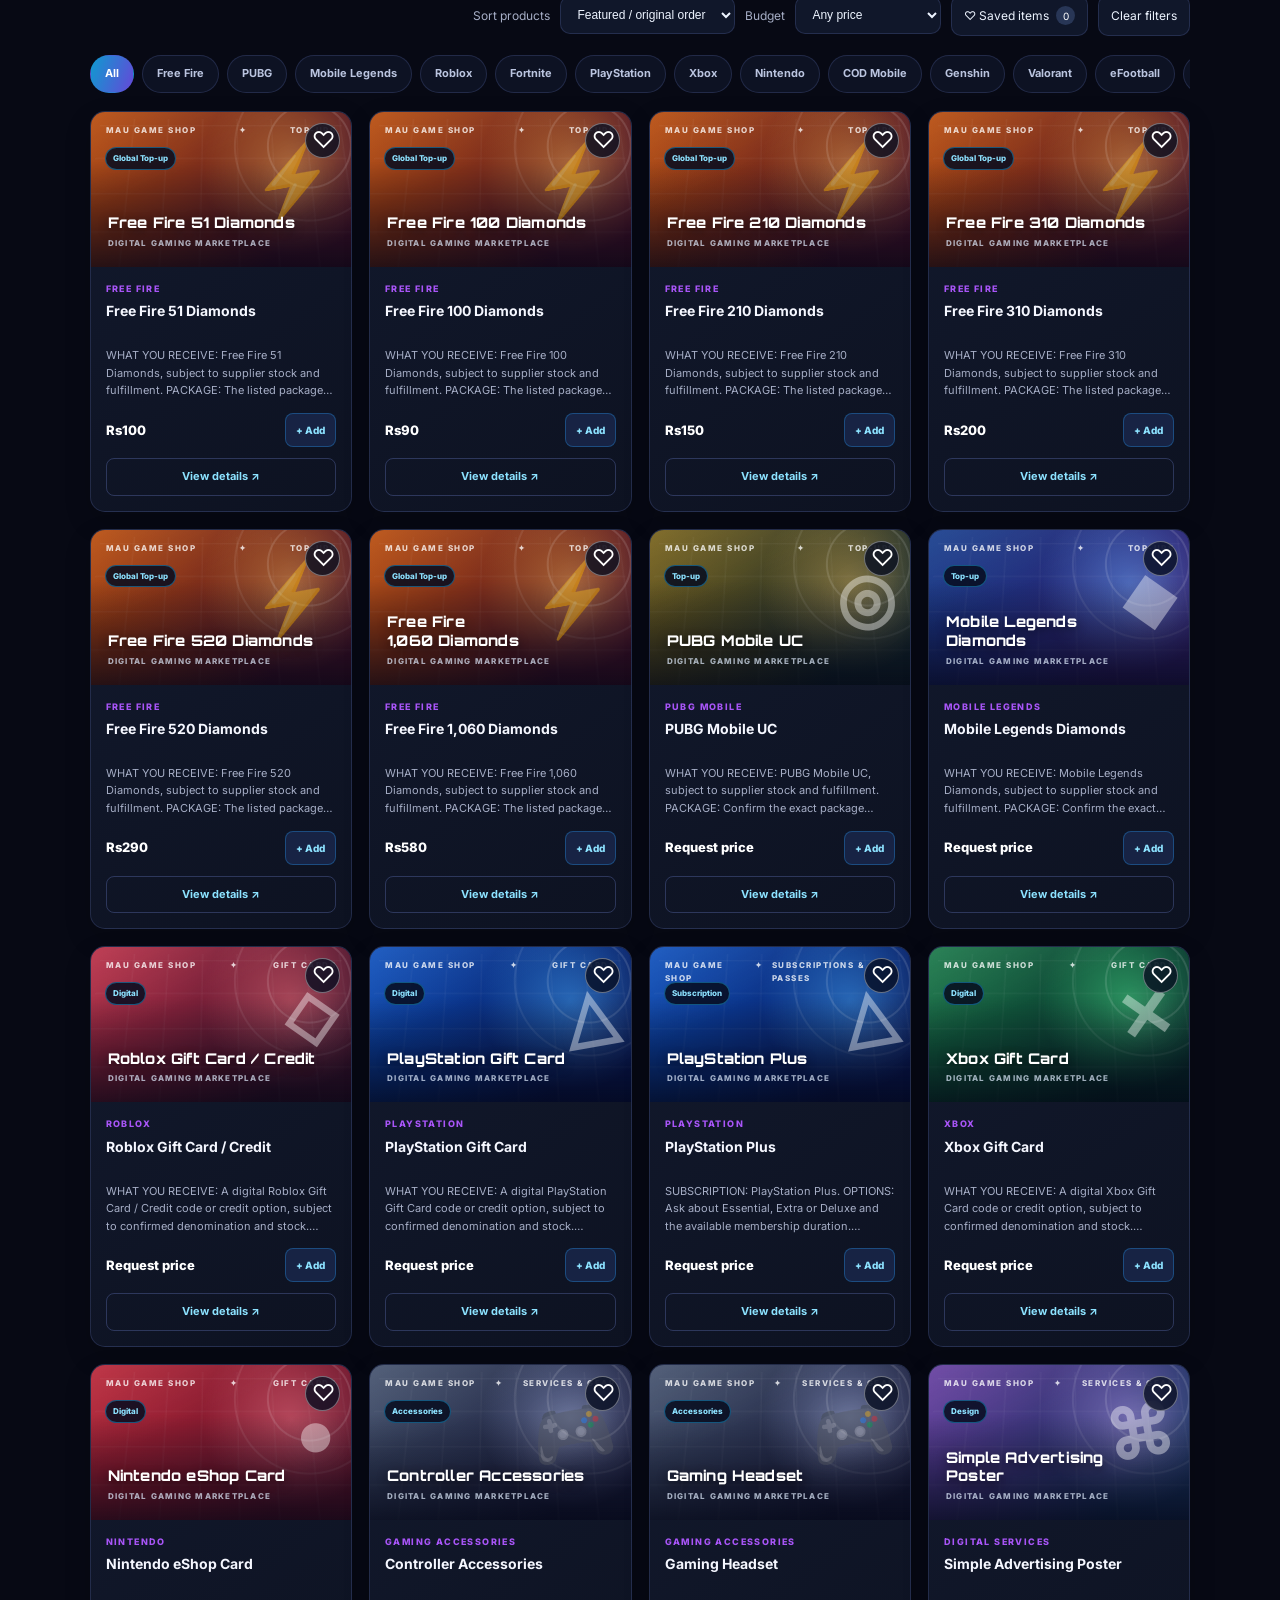
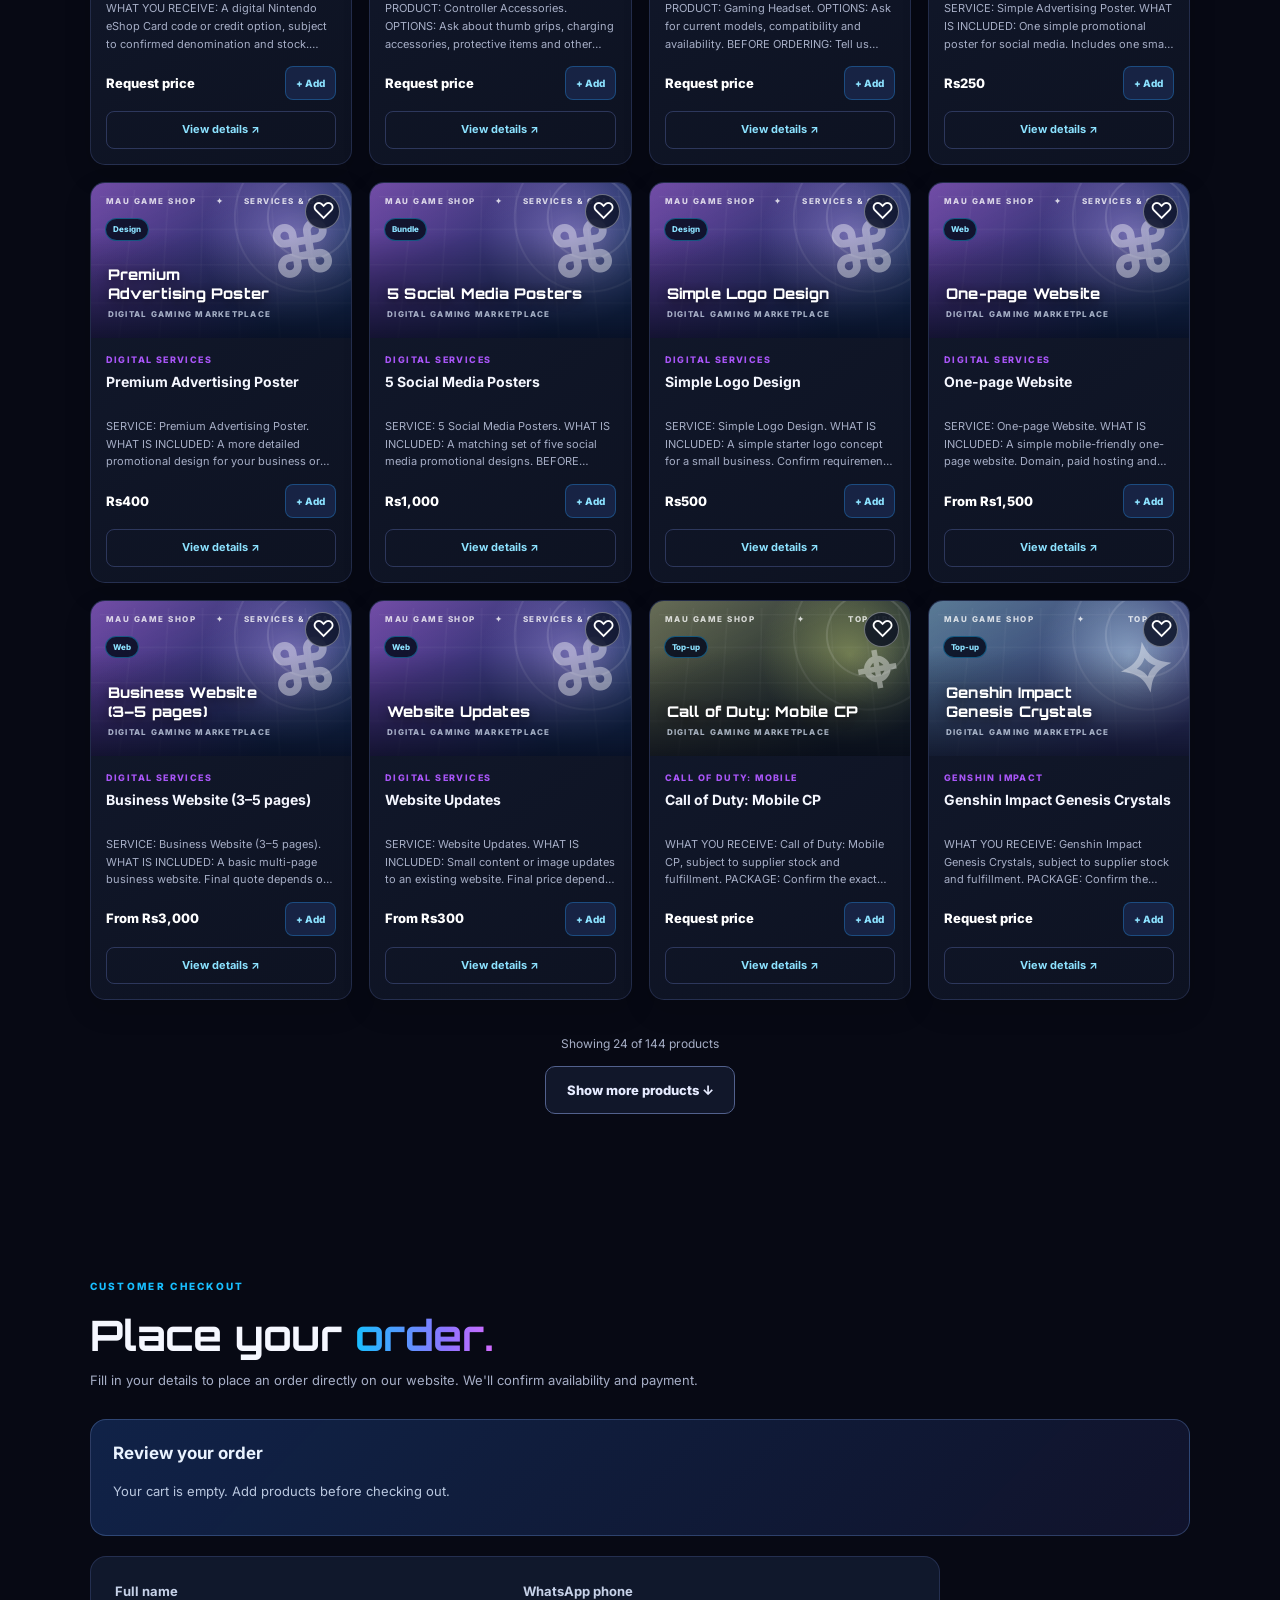
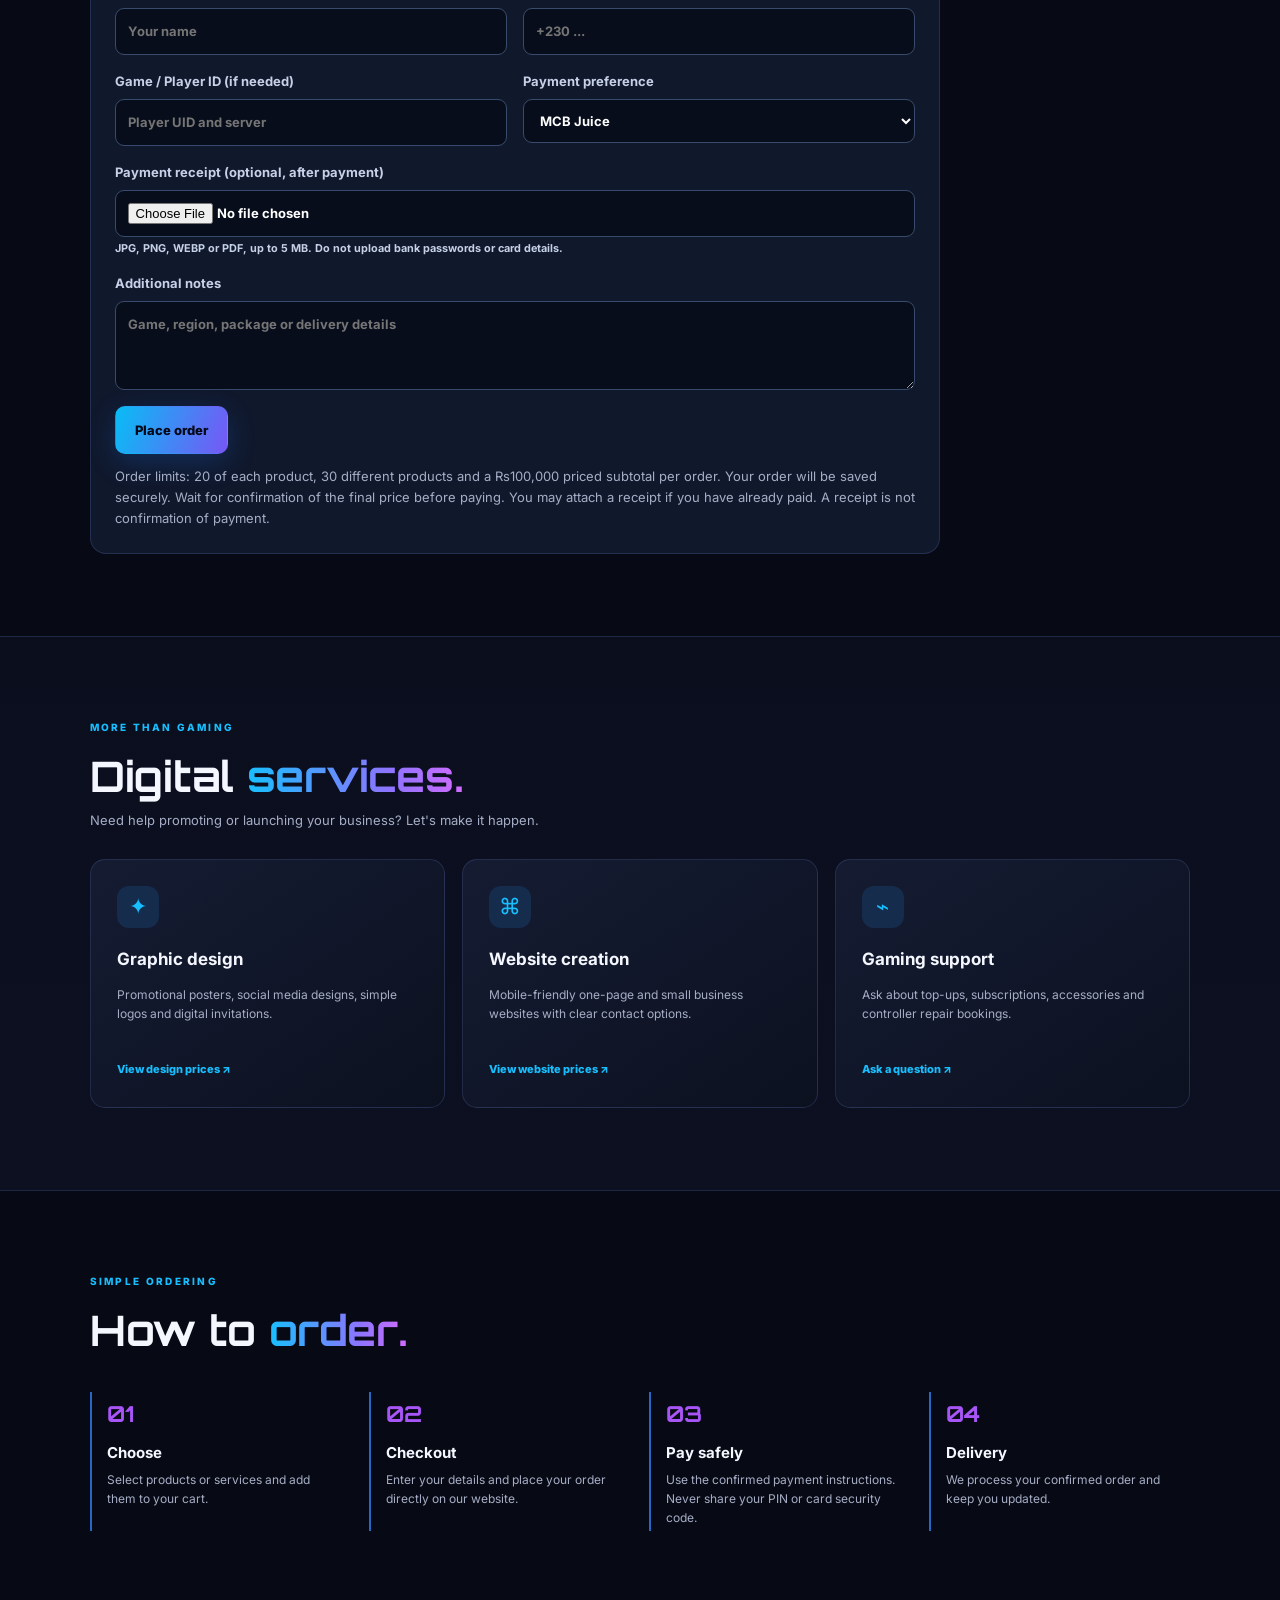
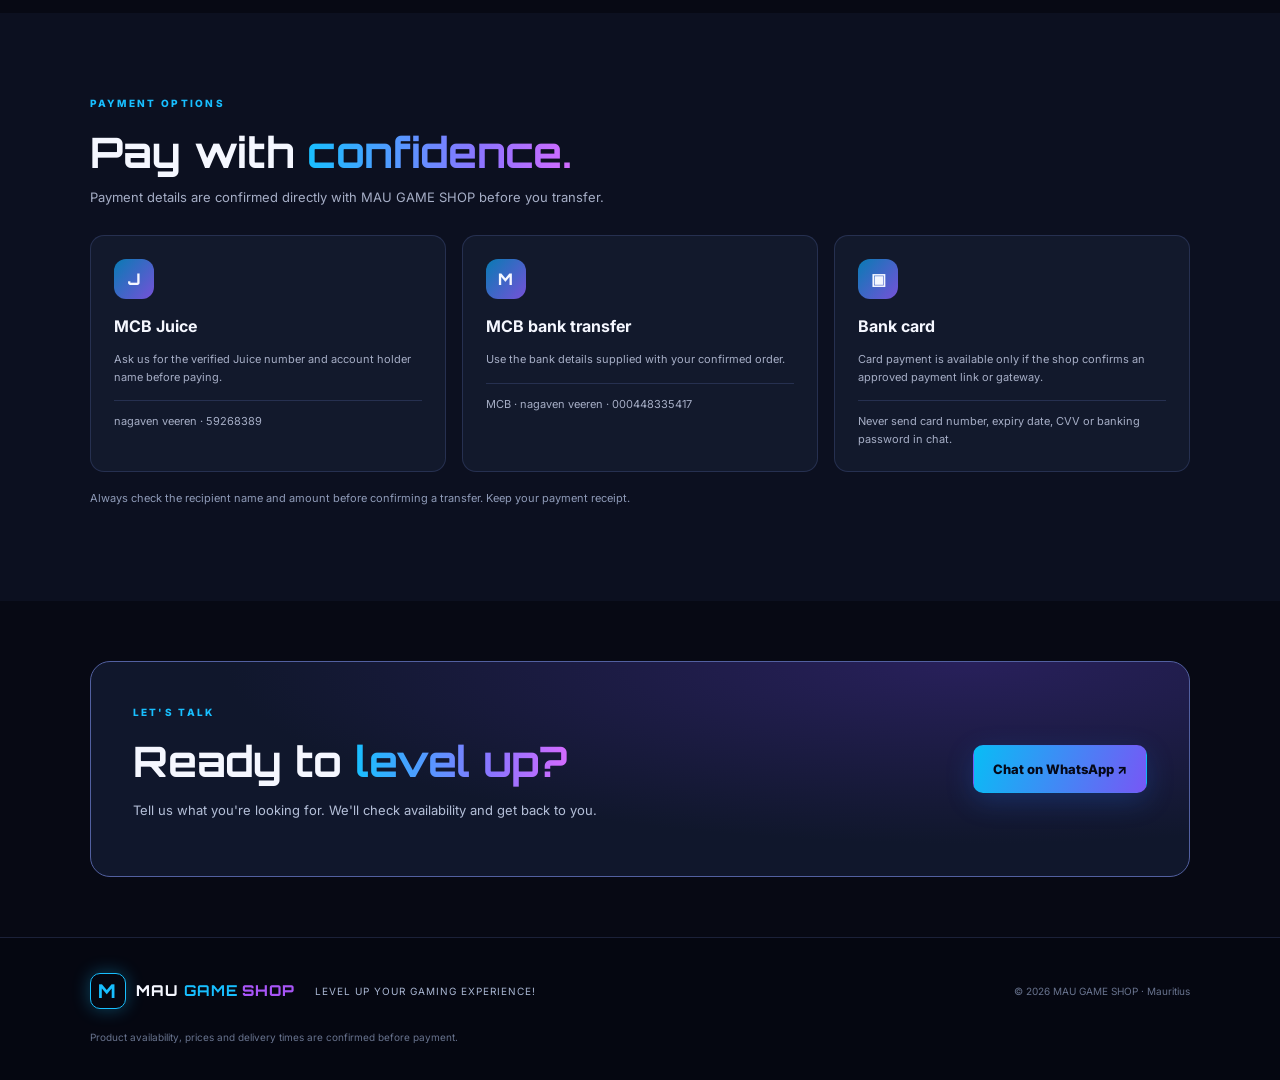
==== commit 2c507f5d: "Explain order limits and refresh cart validation script" ====
--- a/index.html
+++ b/index.html
@@ -97,7 +97,7 @@
   <div class="load-more-wrap" id="loadMoreWrap" hidden><p id="catalogProgress" aria-live="polite"></p><button type="button" id="loadMoreProducts" class="btn ghost">Show more products ↓</button></div>
 </section>
 
-<section class="section" id="checkout"><div class="section-heading"><div><p class="eyebrow">CUSTOMER CHECKOUT</p><h2>Place your <span>order.</span></h2><p class="muted">Fill in your details to place an order directly on our website. We'll confirm availability and payment.</p></div></div><div class="checkout-review" id="checkoutReview" aria-live="polite"><h3>Review your order</h3><p>Your cart is empty. Add products before checking out.</p></div><form id="checkoutForm" class="checkout-form"><label>Full name<input id="customerName" maxlength="100" required autocomplete="name" placeholder="Your name"></label><label>WhatsApp phone<input id="customerPhone" type="tel" maxlength="30" required autocomplete="tel" placeholder="+230 ..."></label><label>Game / Player ID (if needed)<input id="customerPlayer" maxlength="120" placeholder="Player UID and server"></label><label>Payment preference<select id="customerPayment"><option value="Juice">MCB Juice</option><option value="MCB">MCB transfer</option><option value="Card inquiry">Bank card (ask availability)</option></select></label><label class="checkout-wide">Payment receipt (optional, after payment)<input id="paymentProof" type="file" accept="image/jpeg,image/png,image/webp,application/pdf"><small>JPG, PNG, WEBP or PDF, up to 5 MB. Do not upload bank passwords or card details.</small></label><label class="checkout-wide">Additional notes<textarea id="customerNote" maxlength="500" rows="3" placeholder="Game, region, package or delivery details"></textarea></label><div class="checkout-wide"><button class="btn primary" type="submit">Place order</button><div id="checkoutStatus" role="status" aria-live="polite"></div><p class="muted">Your order will be saved securely. Wait for confirmation of the final price before paying. You may attach a receipt if you have already paid. A receipt is not confirmation of payment.</p></div></form></section>
+<section class="section" id="checkout"><div class="section-heading"><div><p class="eyebrow">CUSTOMER CHECKOUT</p><h2>Place your <span>order.</span></h2><p class="muted">Fill in your details to place an order directly on our website. We'll confirm availability and payment.</p></div></div><div class="checkout-review" id="checkoutReview" aria-live="polite"><h3>Review your order</h3><p>Your cart is empty. Add products before checking out.</p></div><form id="checkoutForm" class="checkout-form"><label>Full name<input id="customerName" maxlength="100" required autocomplete="name" placeholder="Your name"></label><label>WhatsApp phone<input id="customerPhone" type="tel" maxlength="30" required autocomplete="tel" placeholder="+230 ..."></label><label>Game / Player ID (if needed)<input id="customerPlayer" maxlength="120" placeholder="Player UID and server"></label><label>Payment preference<select id="customerPayment"><option value="Juice">MCB Juice</option><option value="MCB">MCB transfer</option><option value="Card inquiry">Bank card (ask availability)</option></select></label><label class="checkout-wide">Payment receipt (optional, after payment)<input id="paymentProof" type="file" accept="image/jpeg,image/png,image/webp,application/pdf"><small>JPG, PNG, WEBP or PDF, up to 5 MB. Do not upload bank passwords or card details.</small></label><label class="checkout-wide">Additional notes<textarea id="customerNote" maxlength="500" rows="3" placeholder="Game, region, package or delivery details"></textarea></label><div class="checkout-wide"><button class="btn primary" type="submit">Place order</button><div id="checkoutStatus" role="status" aria-live="polite"></div><p class="muted">Order limits: 20 of each product, 30 different products and a Rs100,000 priced subtotal per order. Your order will be saved securely. Wait for confirmation of the final price before paying. You may attach a receipt if you have already paid. A receipt is not confirmation of payment.</p></div></form></section>
 <section class="services-section section" id="services">
   <div class="section-heading"><div><p class="eyebrow">MORE THAN GAMING</p><h2>Digital <span>services.</span></h2><p class="muted">Need help promoting or launching your business? Let's make it happen.</p></div></div>
   <div class="service-grid">
@@ -137,6 +137,6 @@
 </aside>
 <dialog id="productDialog" class="product-dialog" aria-label="Product details"><button type="button" class="detail-close" id="closeProduct" aria-label="Close product details">×</button><div id="productDetail"></div></dialog>
 <div class="toast" id="toast" role="status" aria-live="polite"></div>
-<script src="script.js?v=41e6452"></script>
+<script src="script.js?v=007bbdc"></script>
 </body>
 </html>
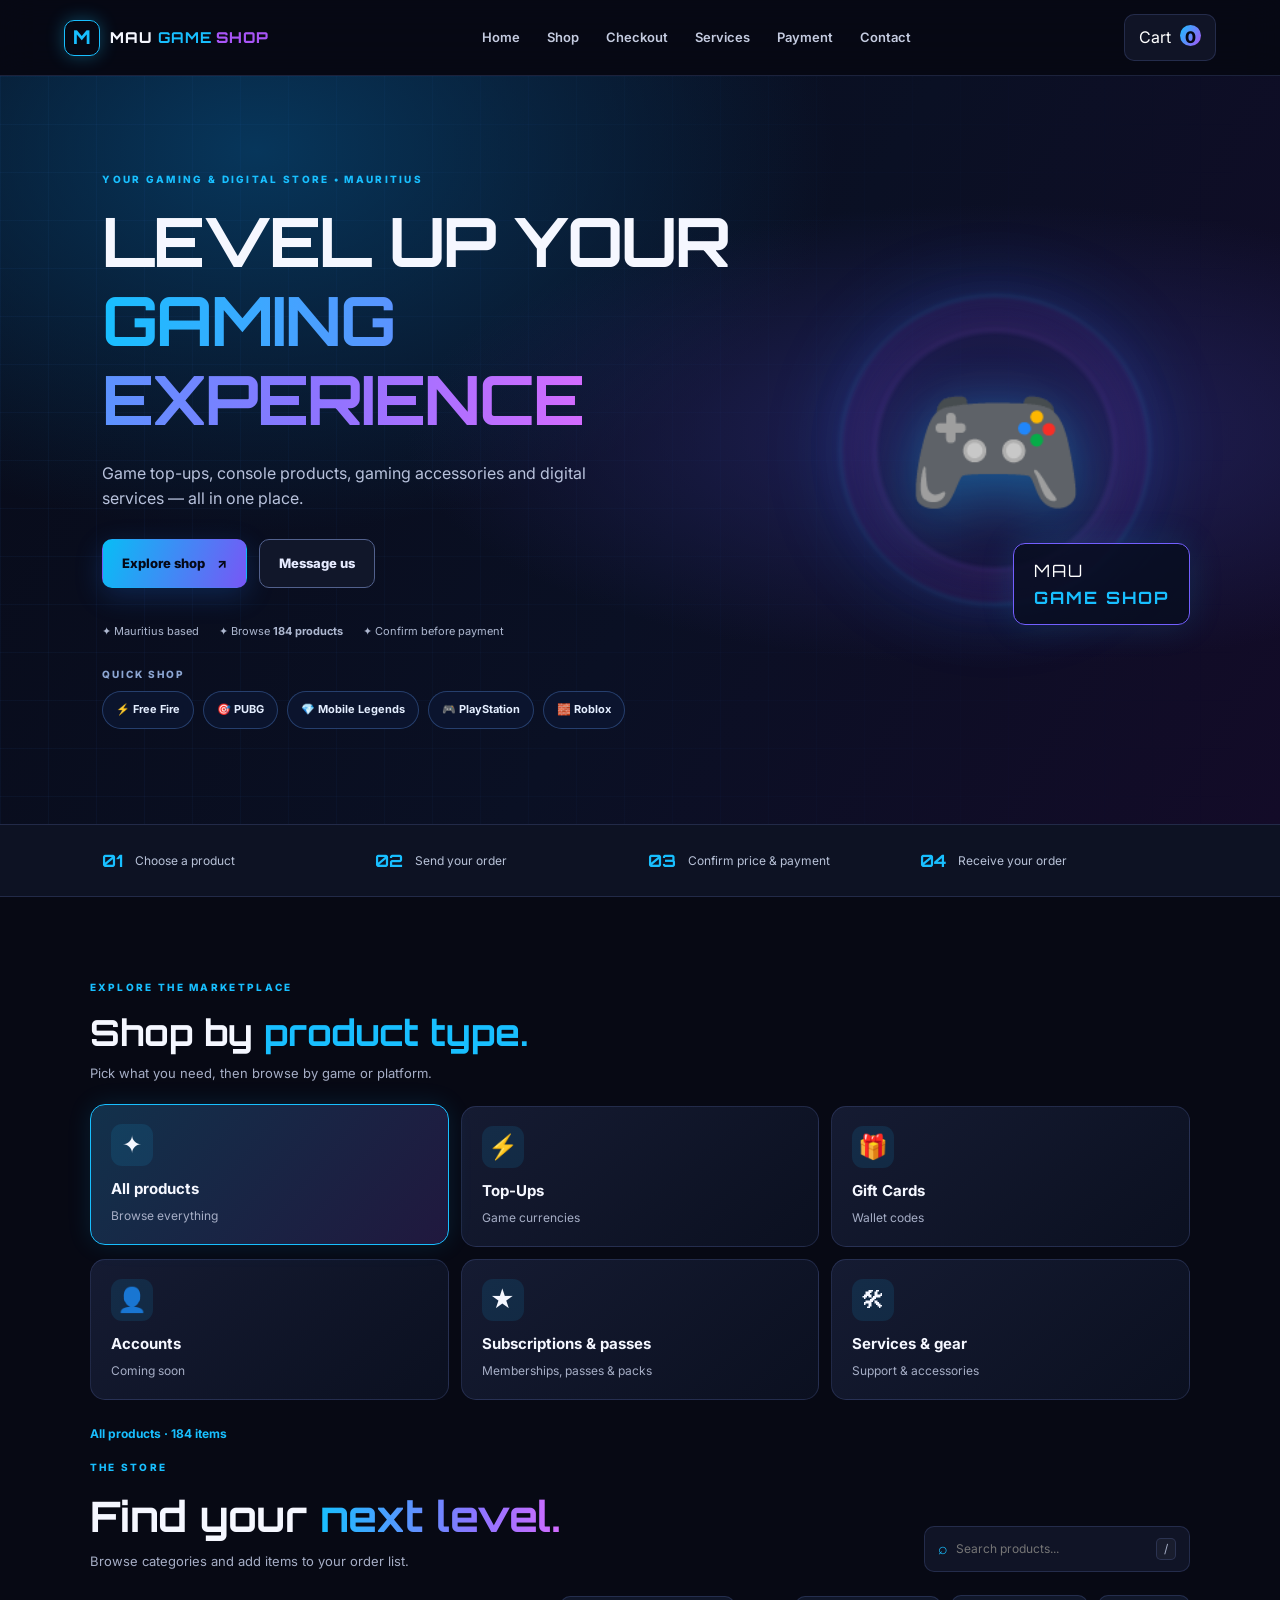
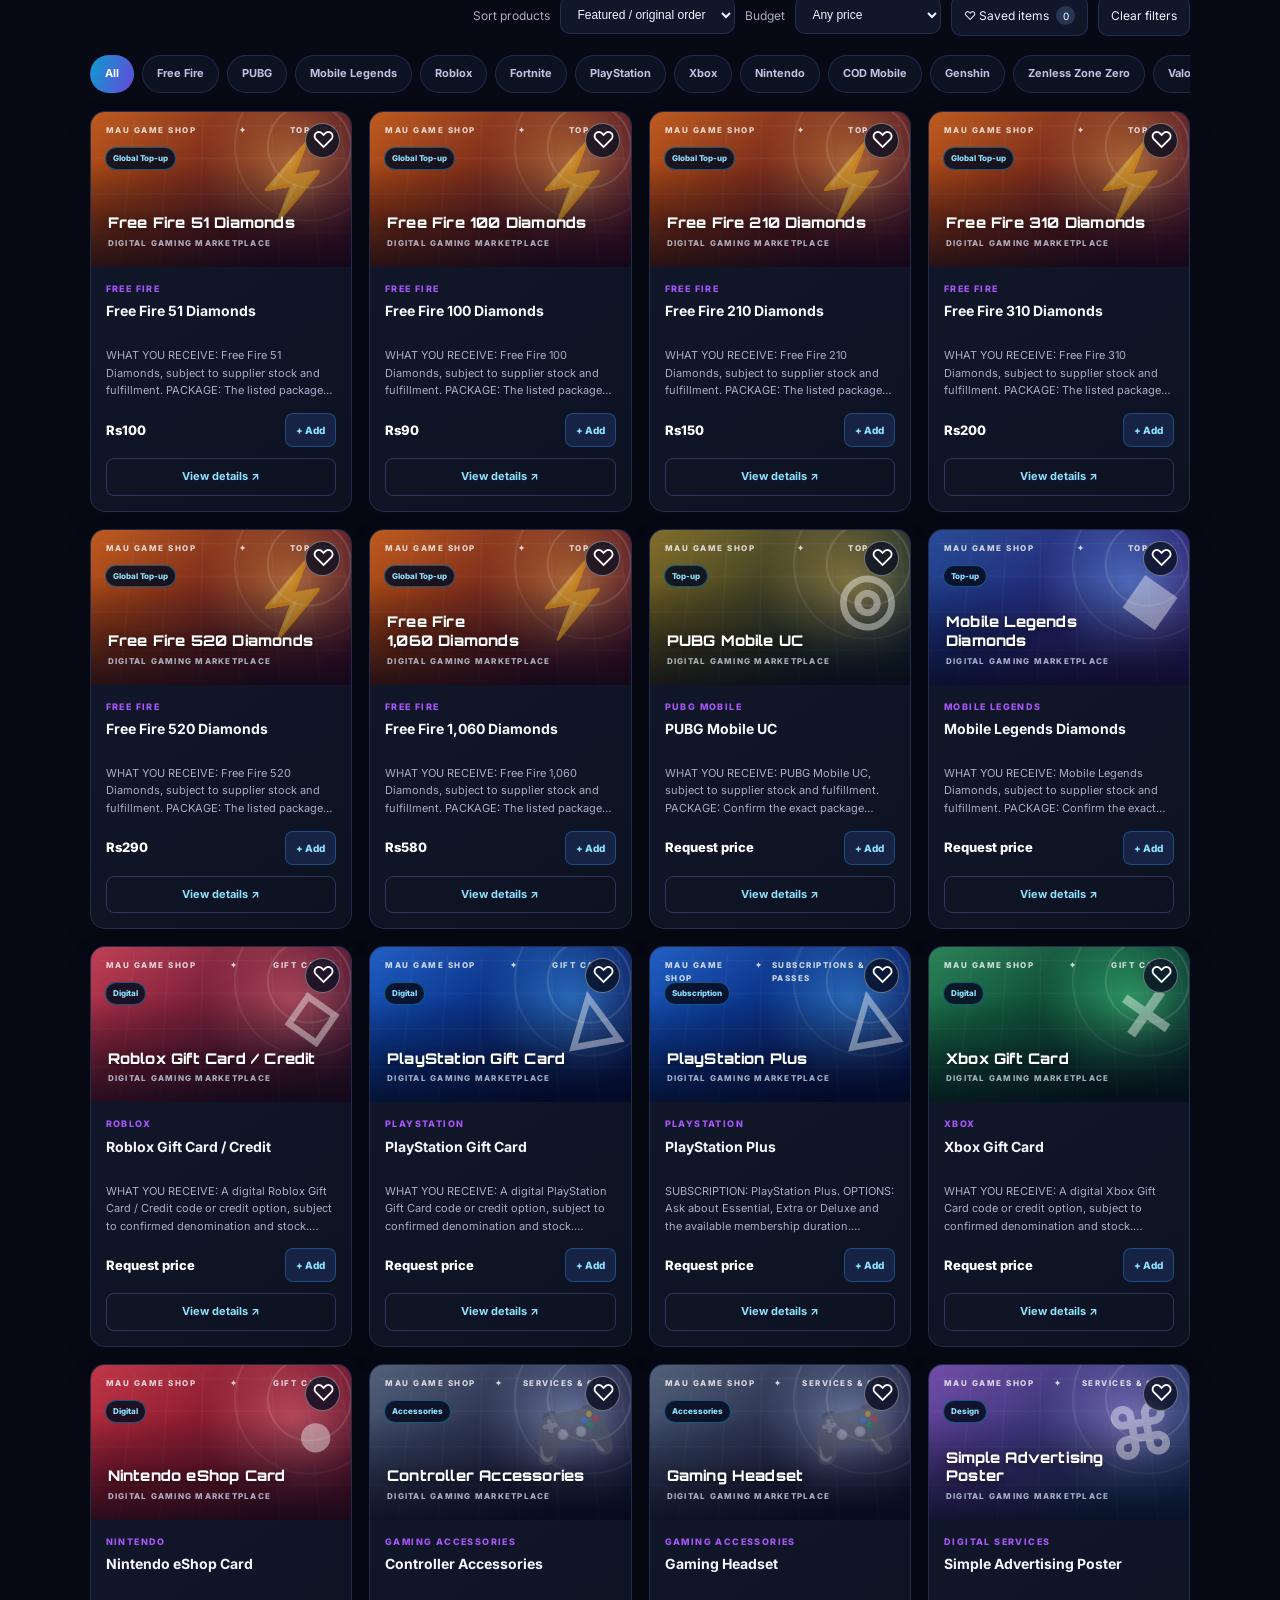
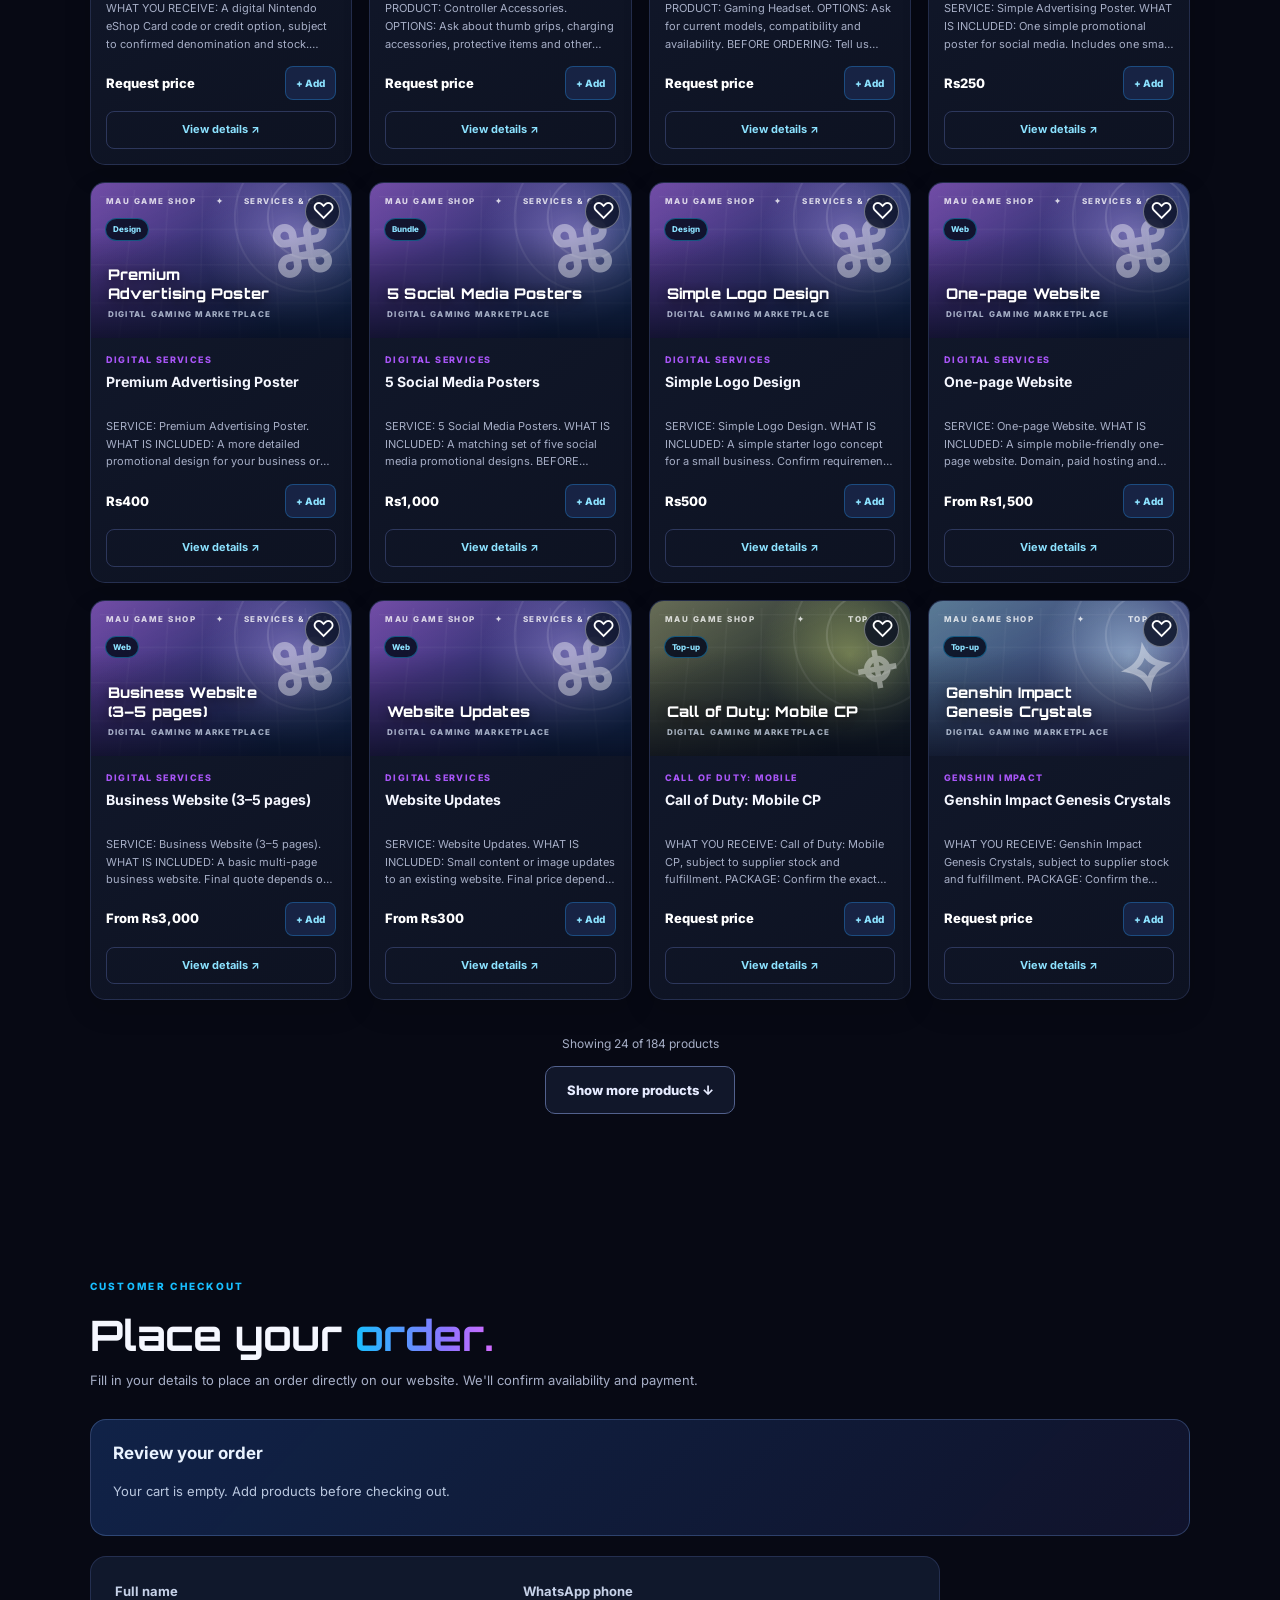
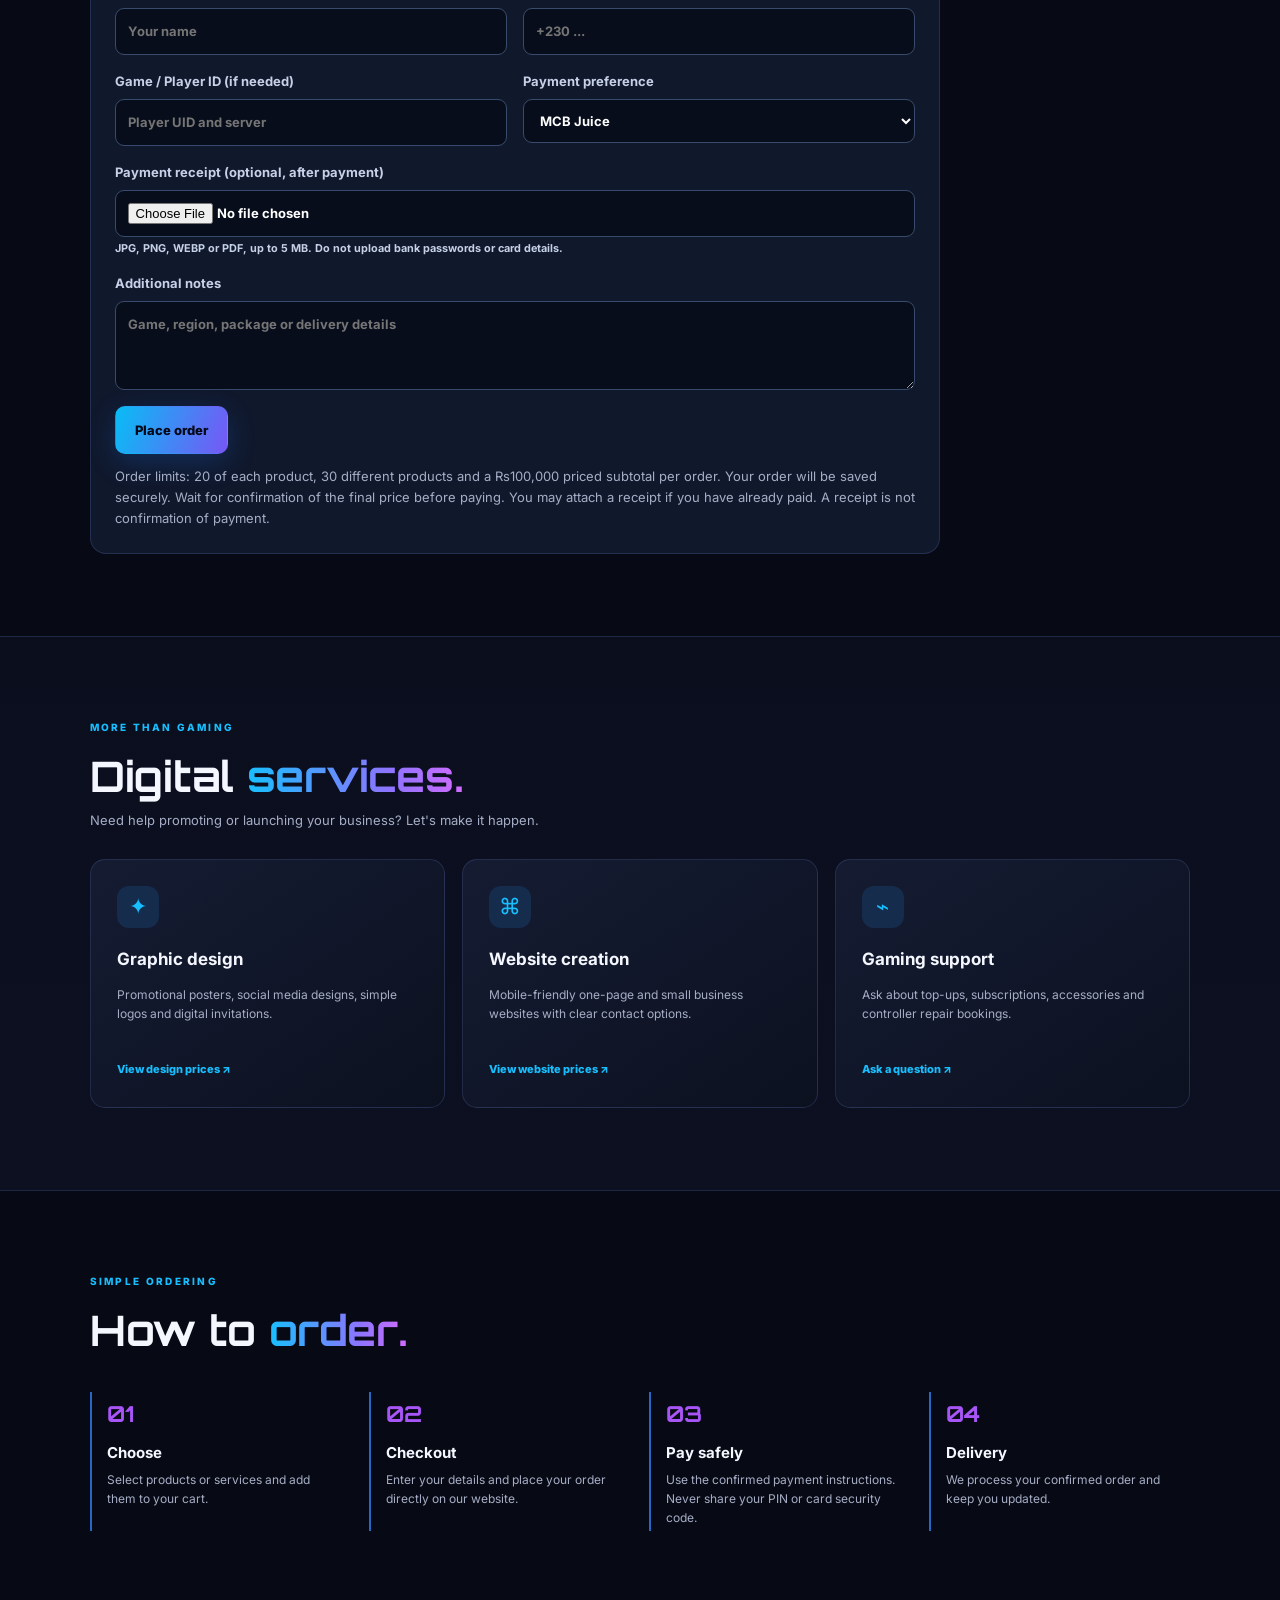
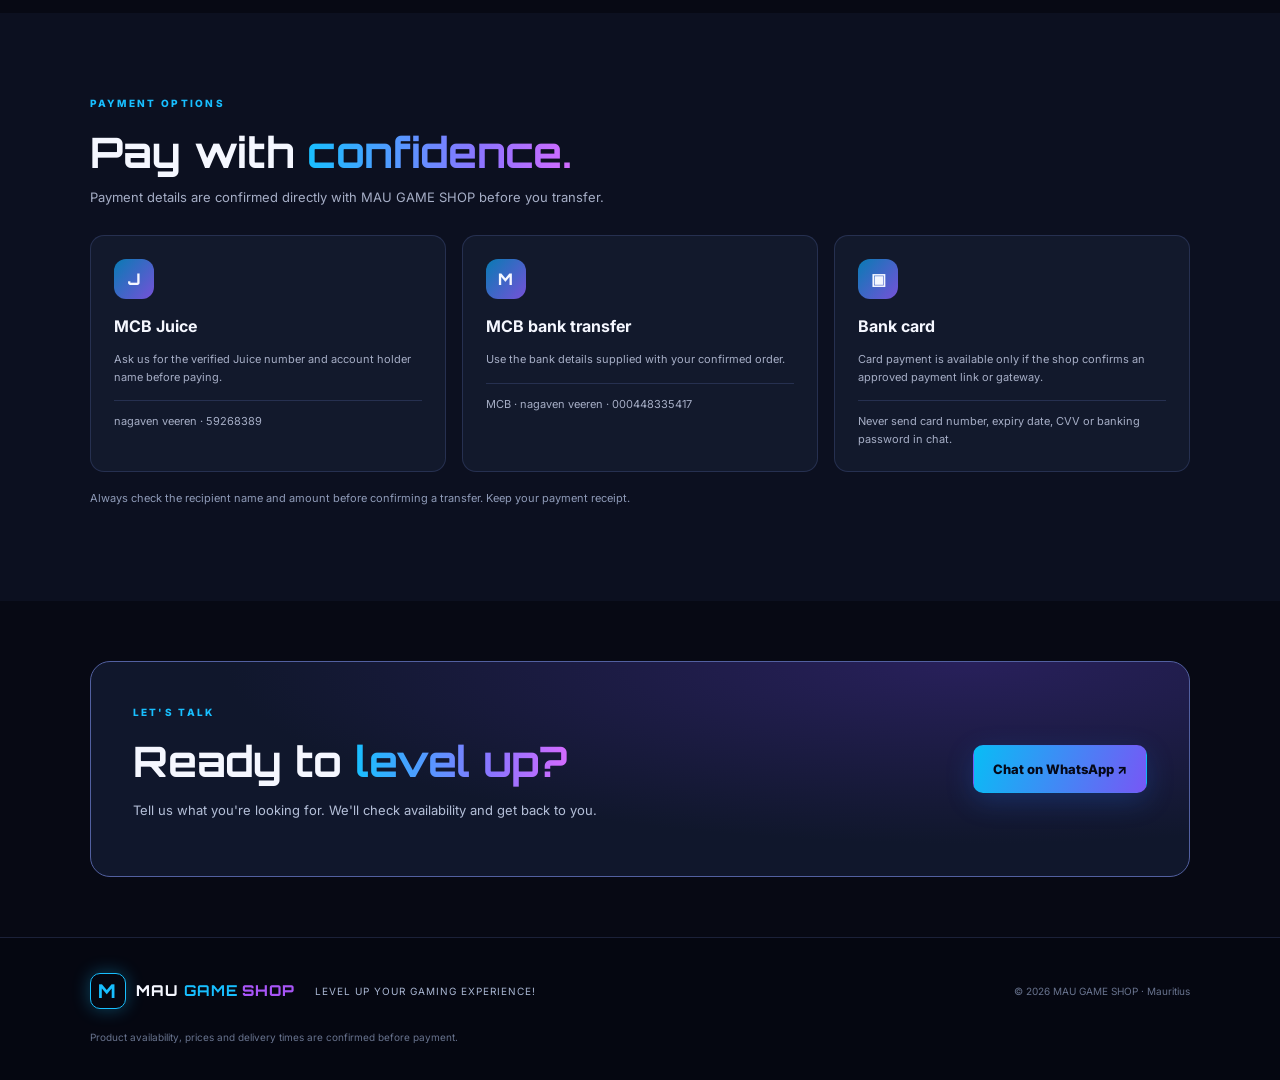
==== commit 97c48a77: "Add EU Zenless Zone Zero catalogue, category and checkout support" ====
--- a/index.html
+++ b/index.html
@@ -82,6 +82,7 @@
     <button class="filter" data-category="Nintendo">Nintendo</button>
     <button class="filter" data-category="Call of Duty: Mobile">COD Mobile</button>
     <button class="filter" data-category="Genshin Impact">Genshin</button>
+    <button class="filter" data-category="Zenless Zone Zero">Zenless Zone Zero</button>
     <button class="filter" data-category="Valorant">Valorant</button>
     <button class="filter" data-category="eFootball">eFootball</button>
     <button class="filter" data-category="Blood Strike">Blood Strike</button>
@@ -137,6 +138,6 @@
 </aside>
 <dialog id="productDialog" class="product-dialog" aria-label="Product details"><button type="button" class="detail-close" id="closeProduct" aria-label="Close product details">×</button><div id="productDetail"></div></dialog>
 <div class="toast" id="toast" role="status" aria-live="polite"></div>
-<script src="script.js?v=007bbdc"></script>
+<script src="script.js?v=zzz-20261104"></script>
 </body>
 </html>
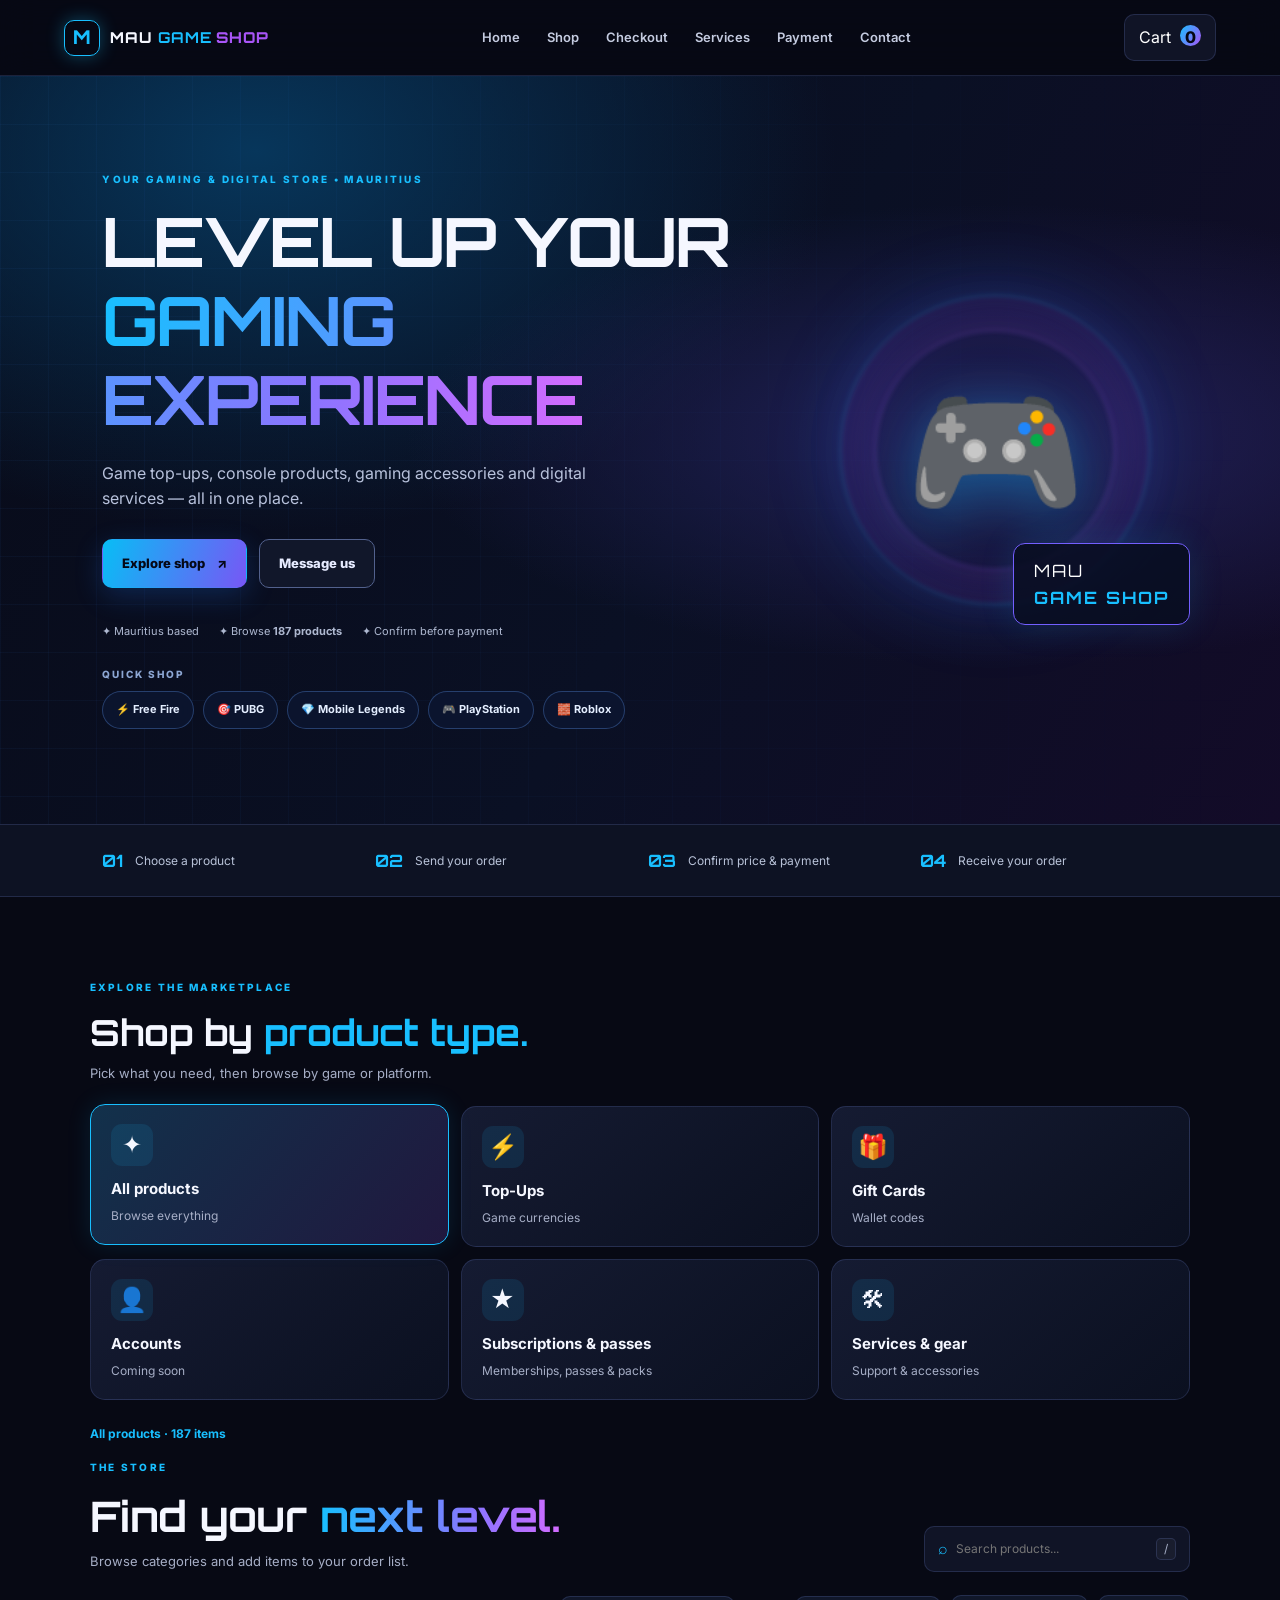
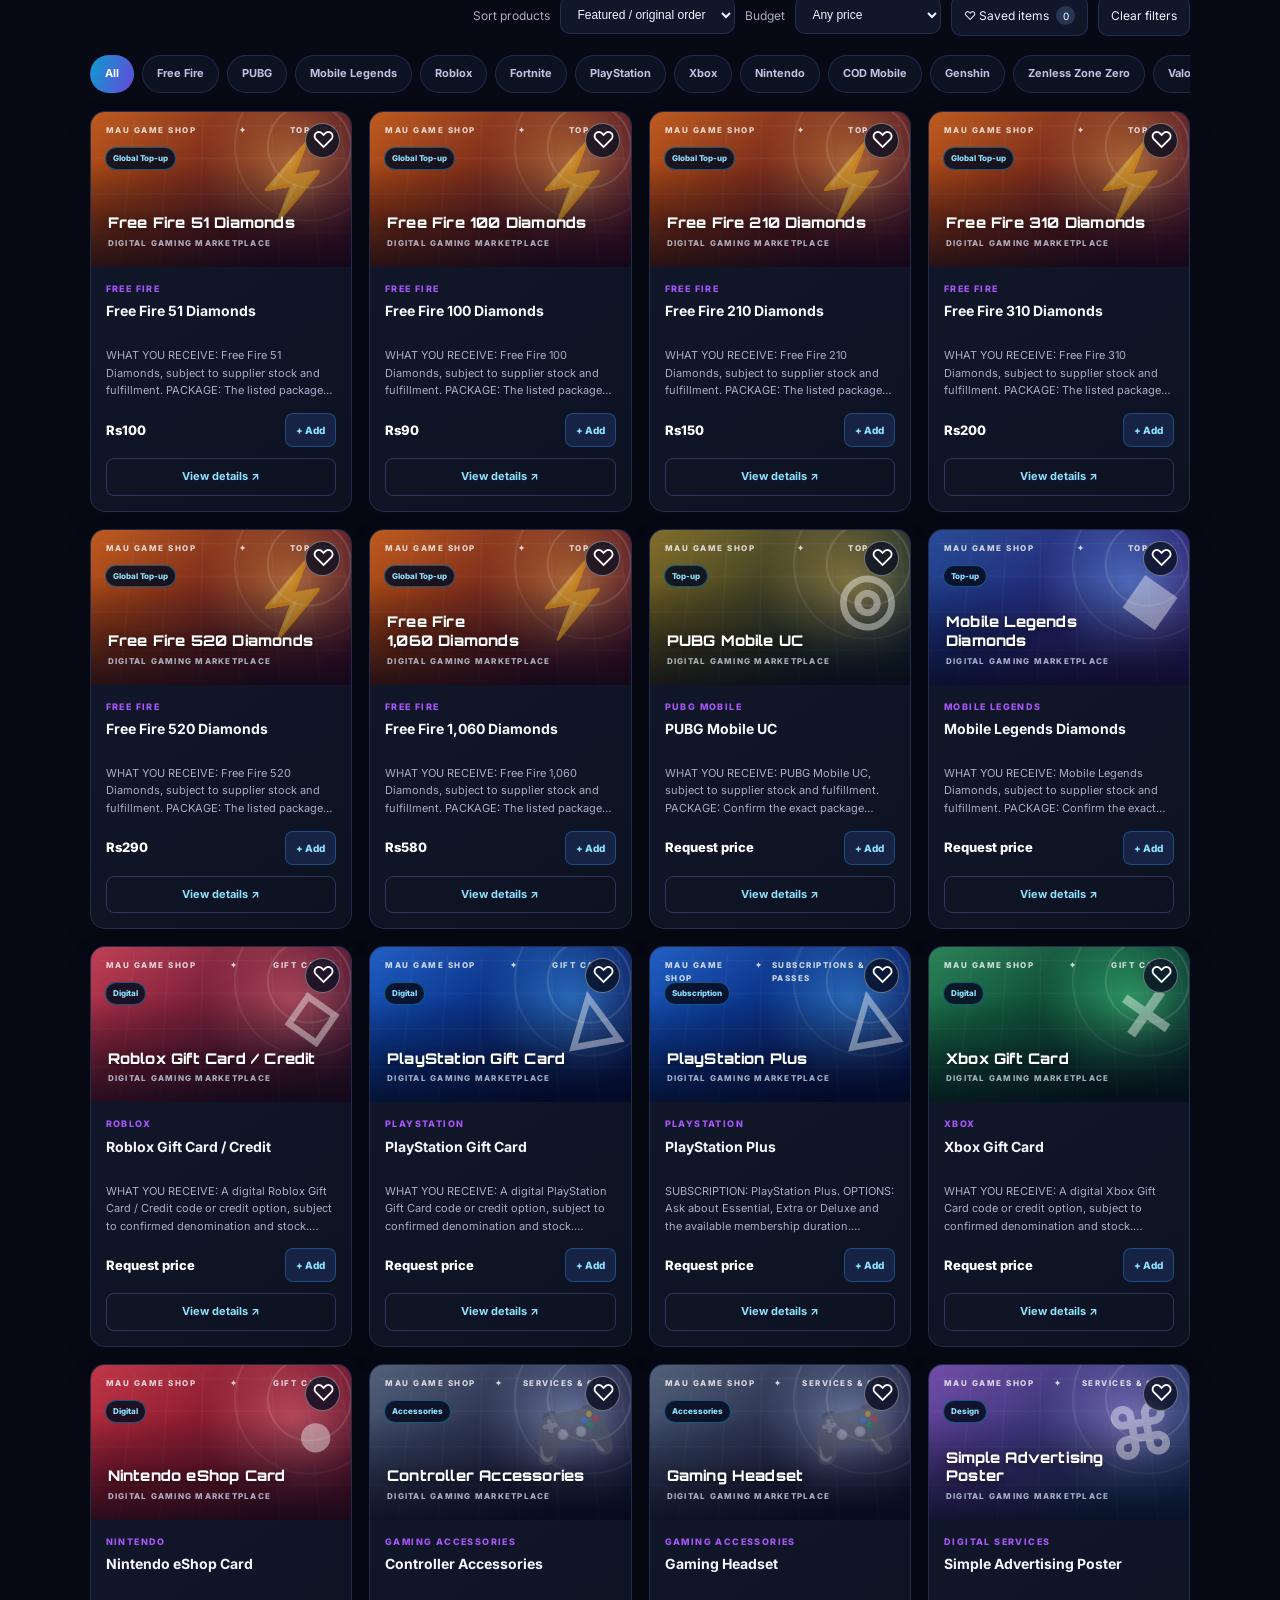
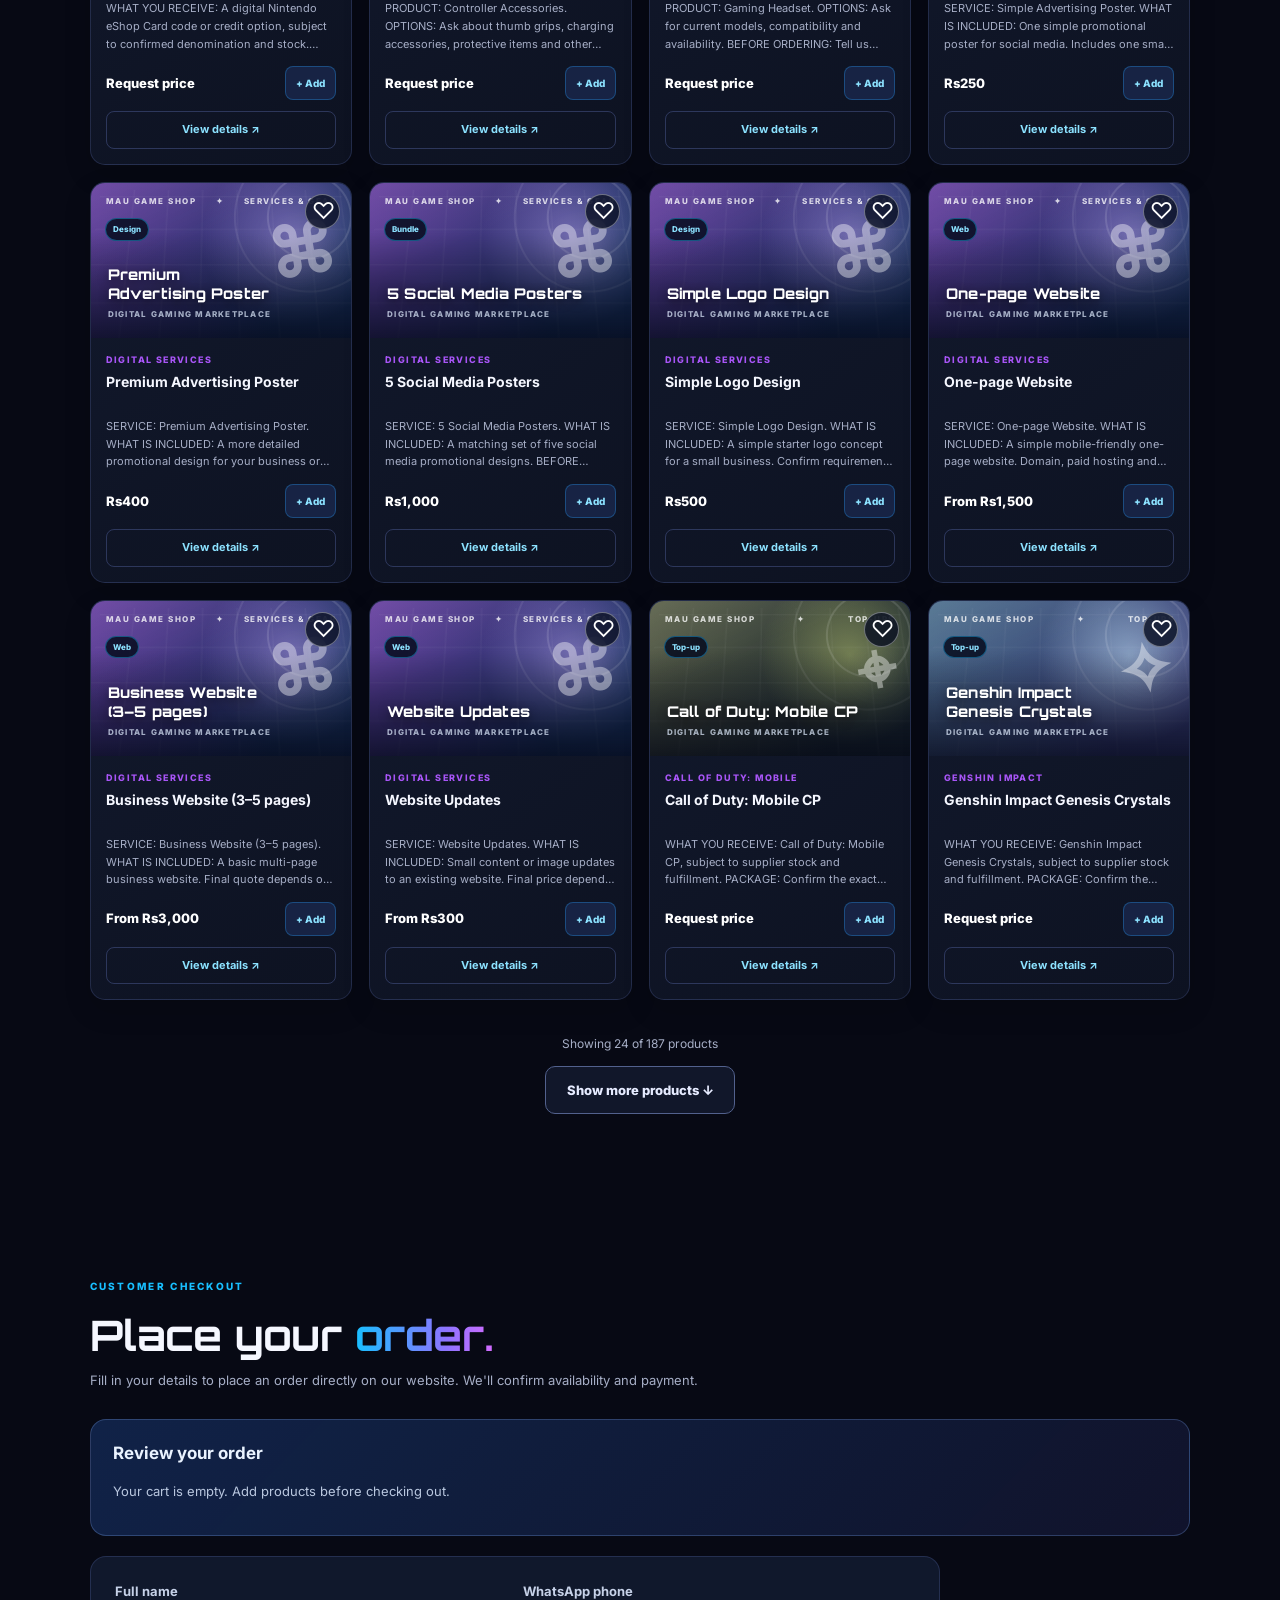
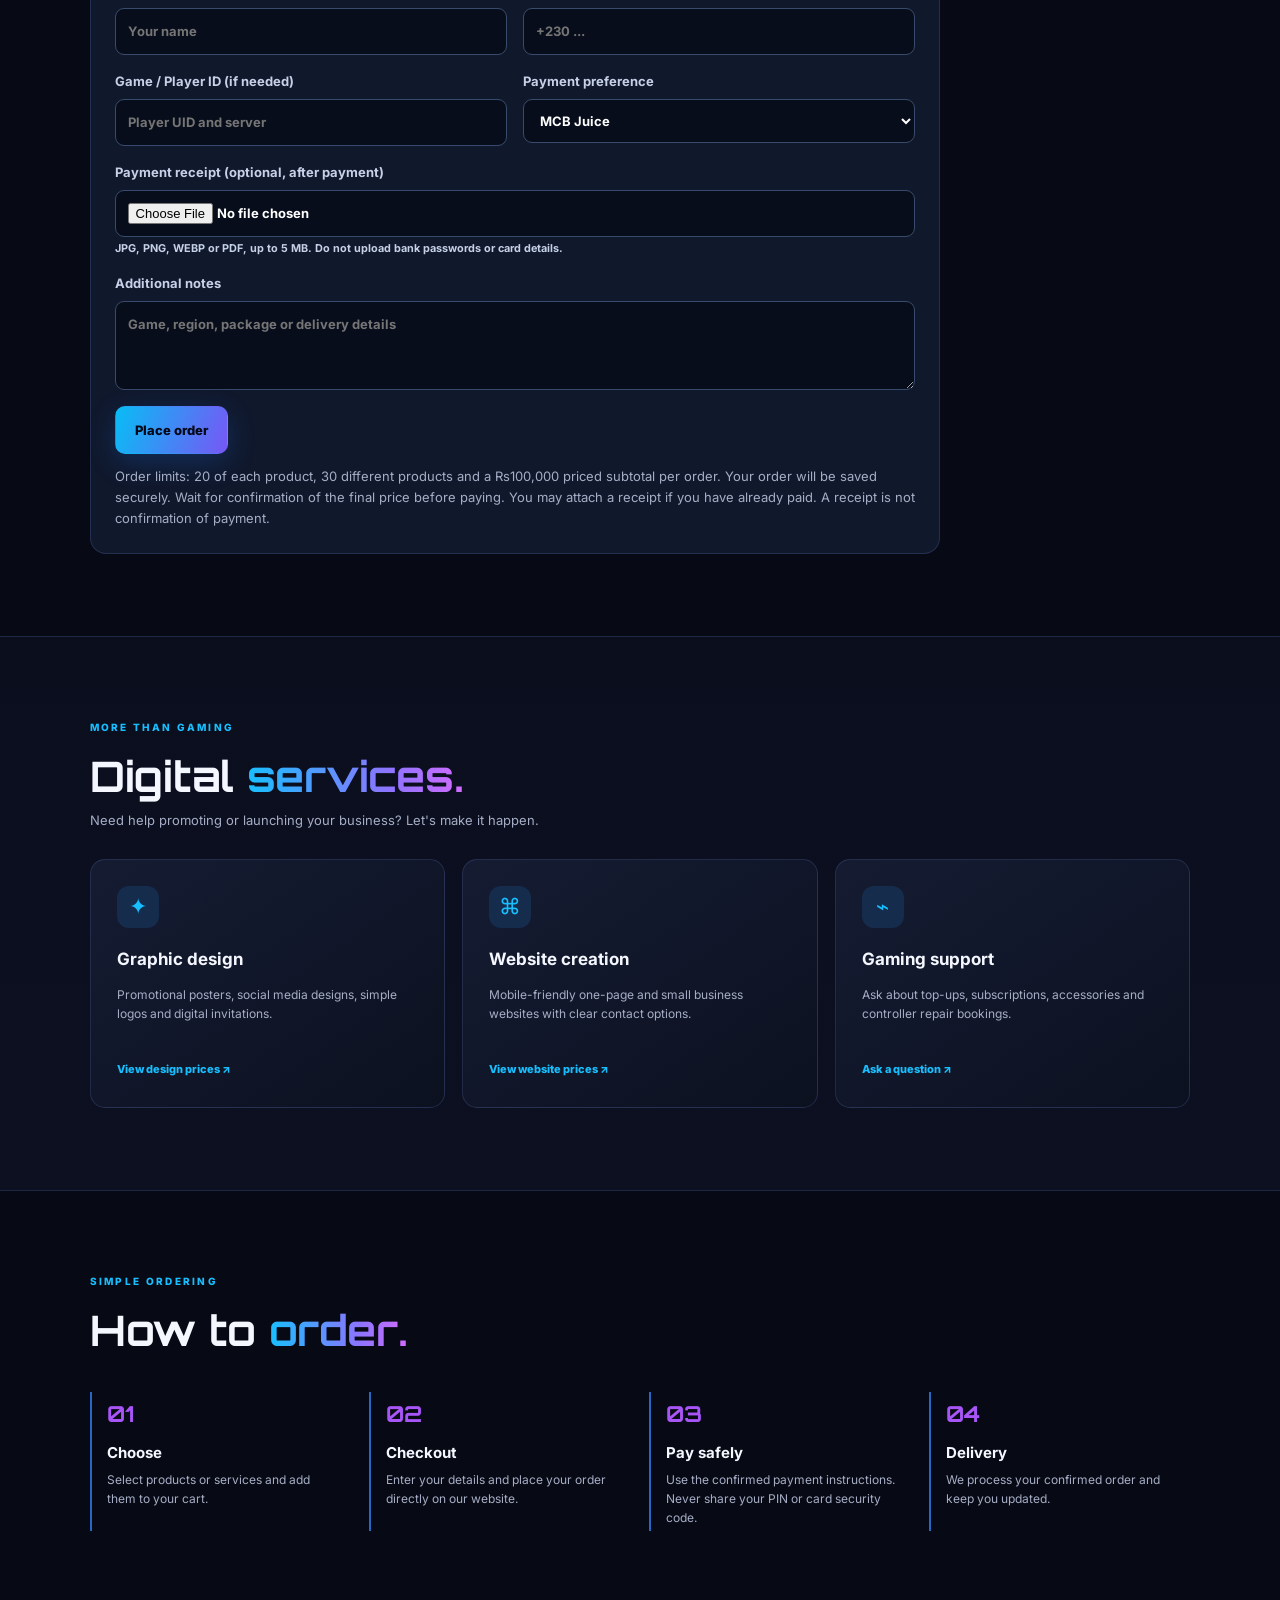
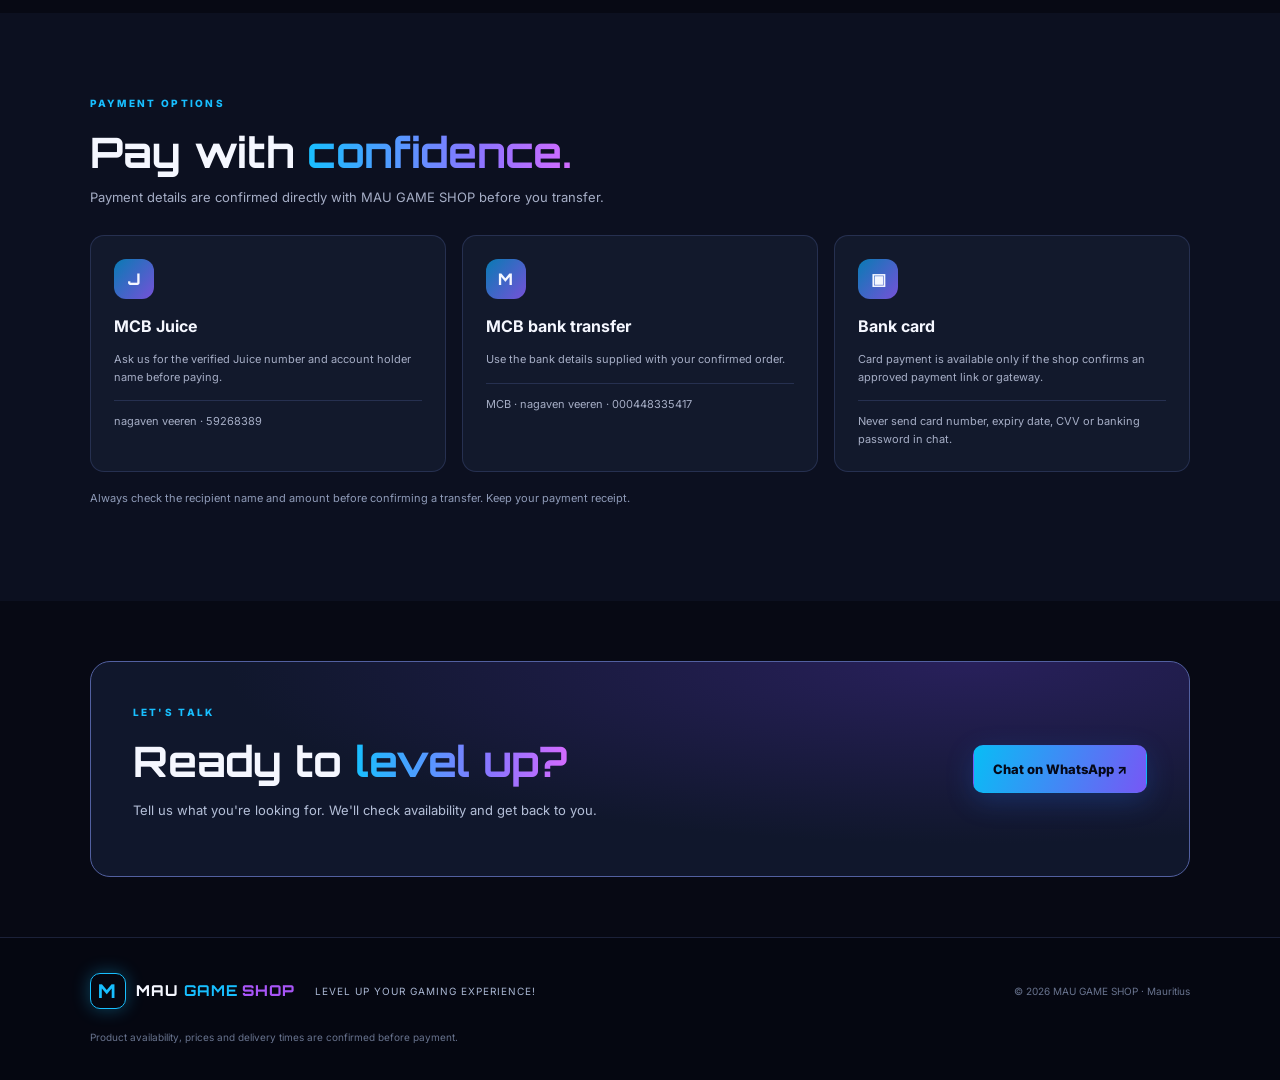
==== commit 5ea0d11b: "Add three US Amazon gift cards with marketplace restrictions and checkout support" ====
--- a/index.html
+++ b/index.html
@@ -88,6 +88,7 @@
     <button class="filter" data-category="Blood Strike">Blood Strike</button>
     <button class="filter" data-category="Honkai: Star Rail">Honkai</button>
     <button class="filter" data-category="Steam & Gift Cards">Steam & Gift Cards</button>
+    <button class="filter" data-category="Amazon">Amazon</button>
     <button class="filter" data-category="Razer Gold">Razer Gold</button>
     <button class="filter" data-category="Google Play">Google Play</button>
     <button class="filter" data-category="Gaming Accessories">Accessories</button>
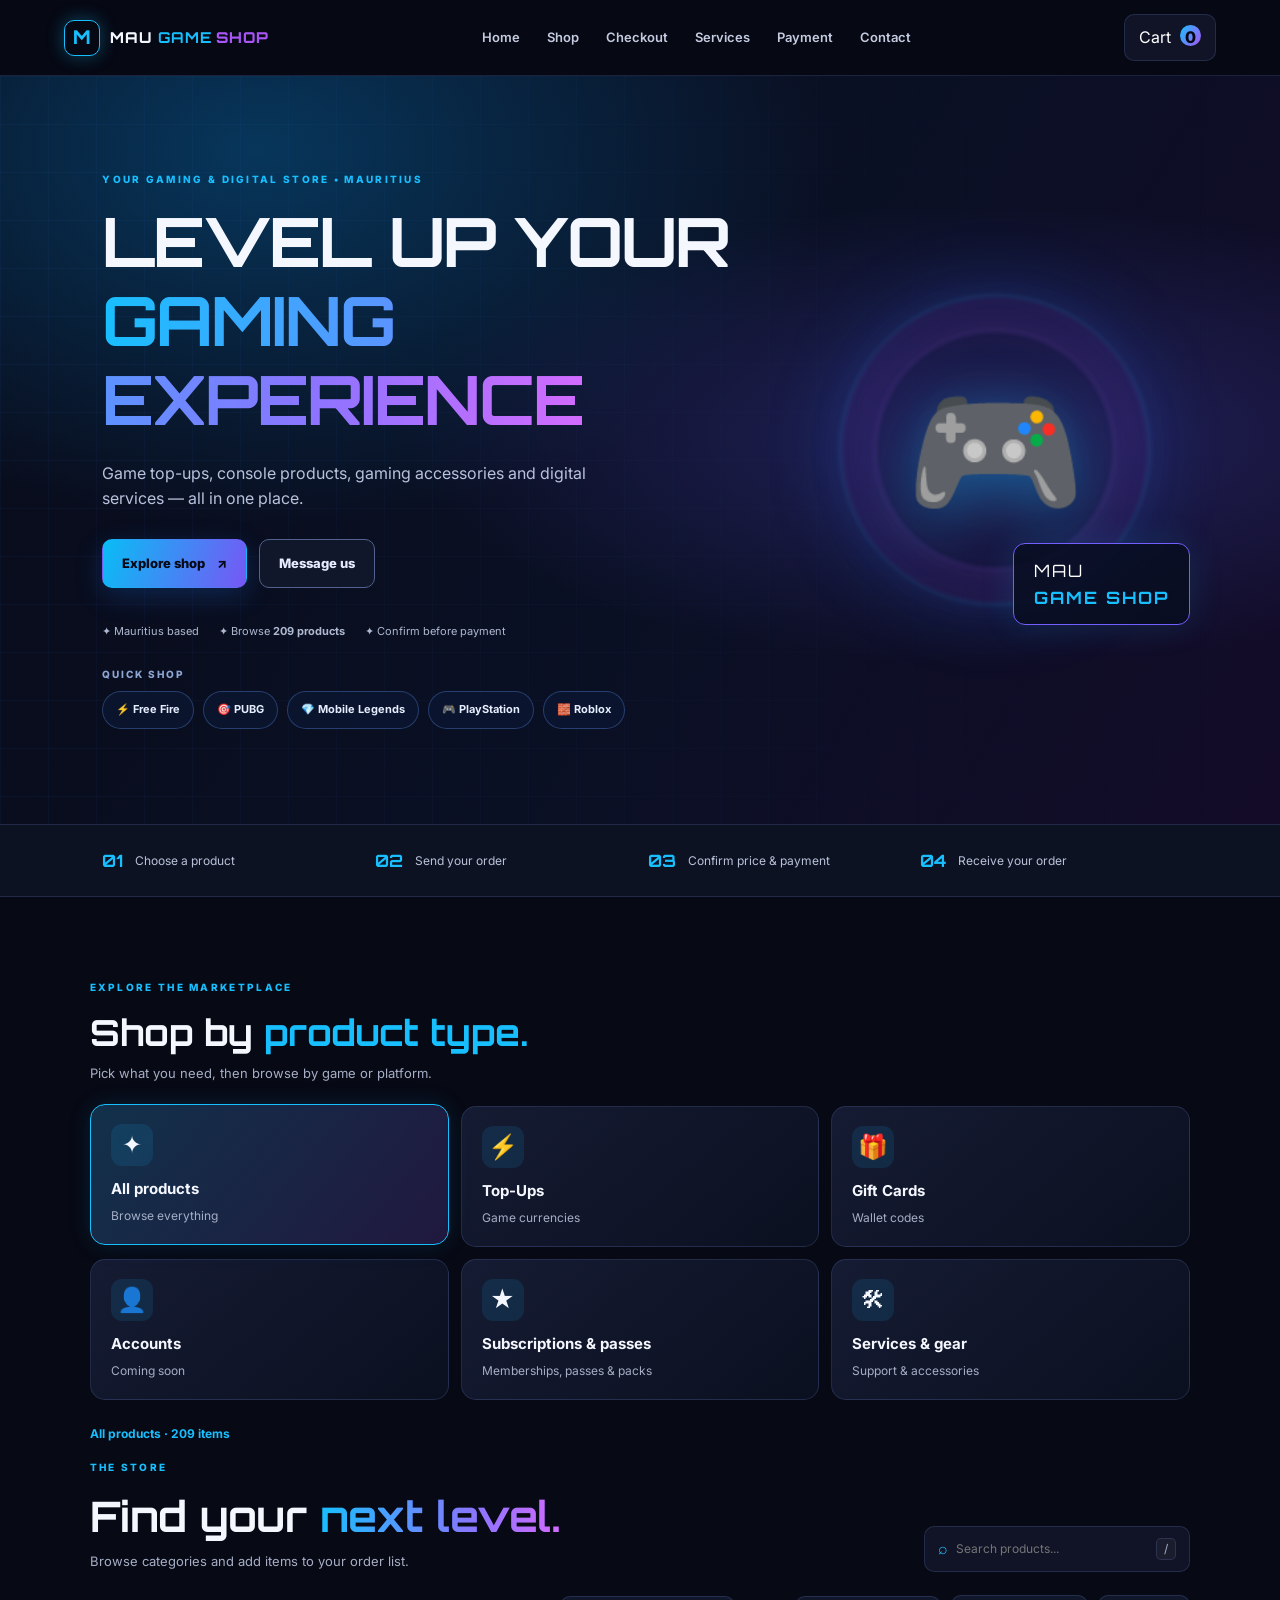
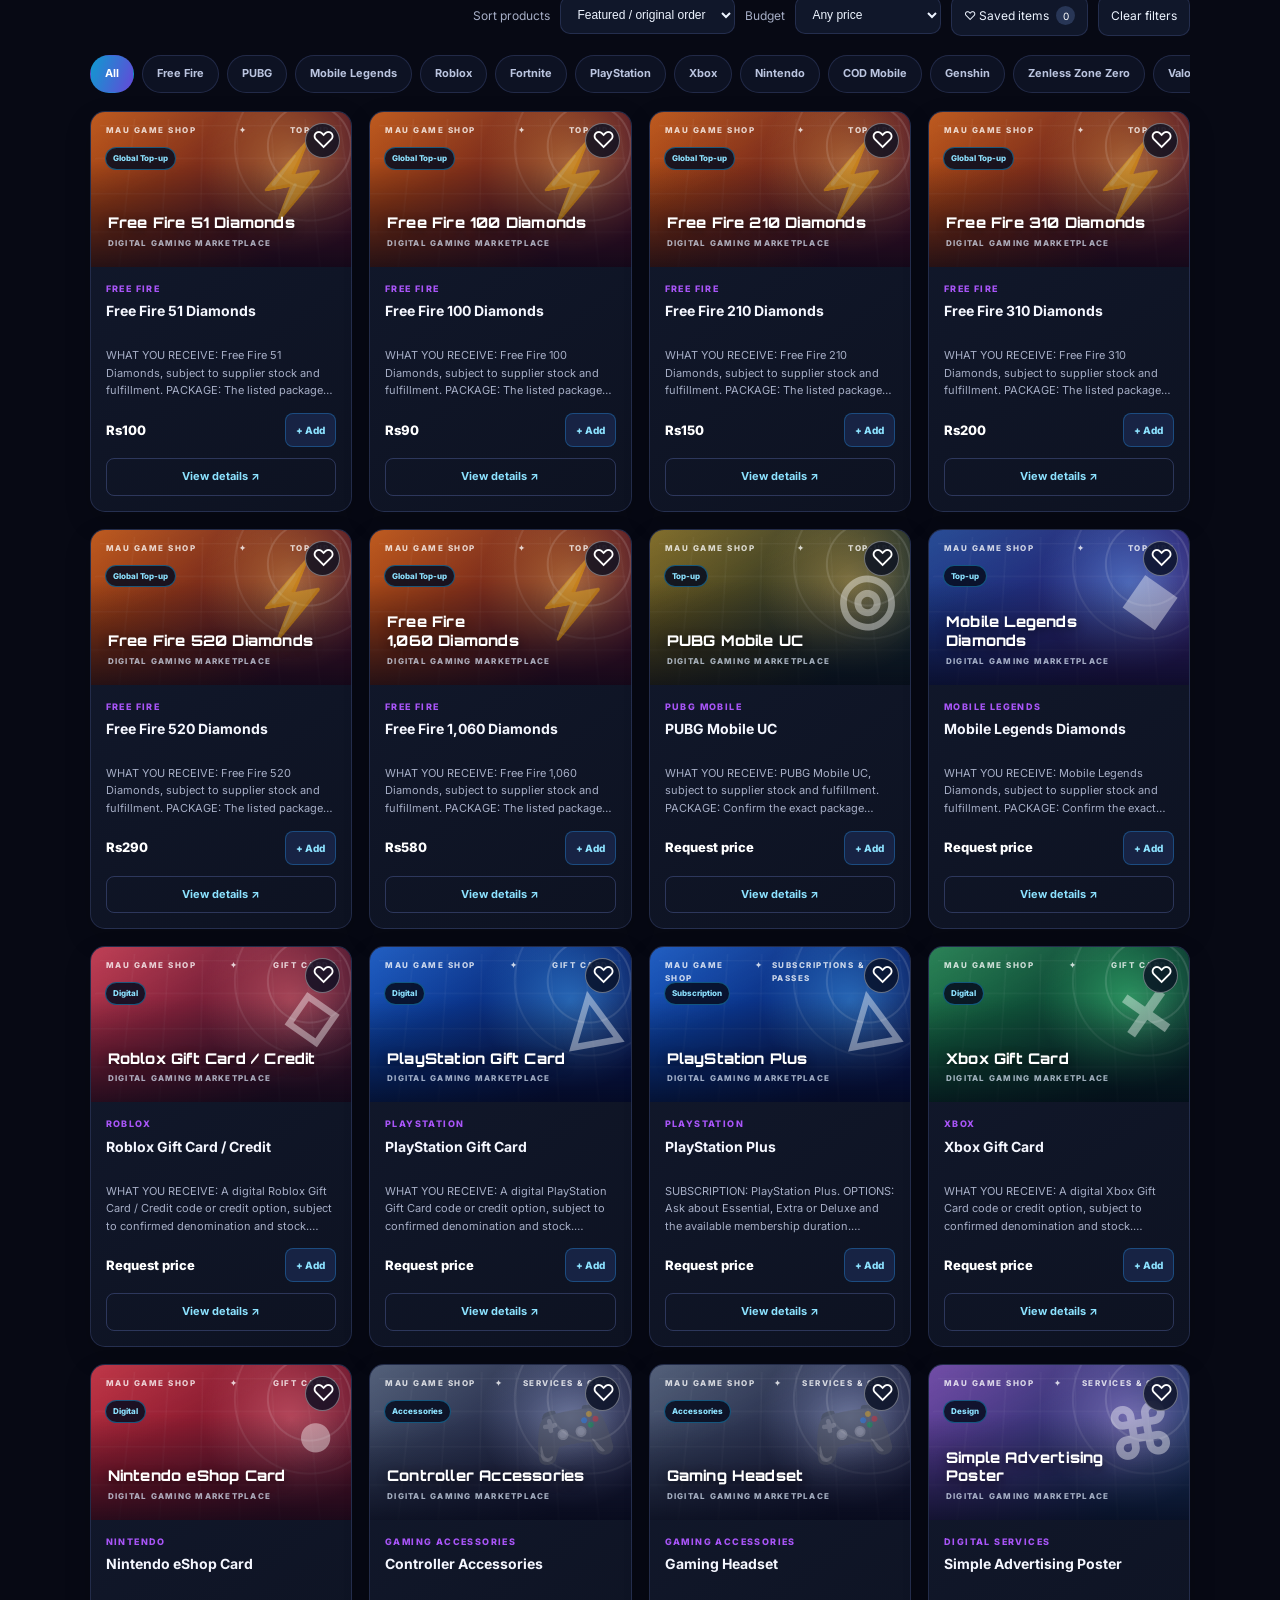
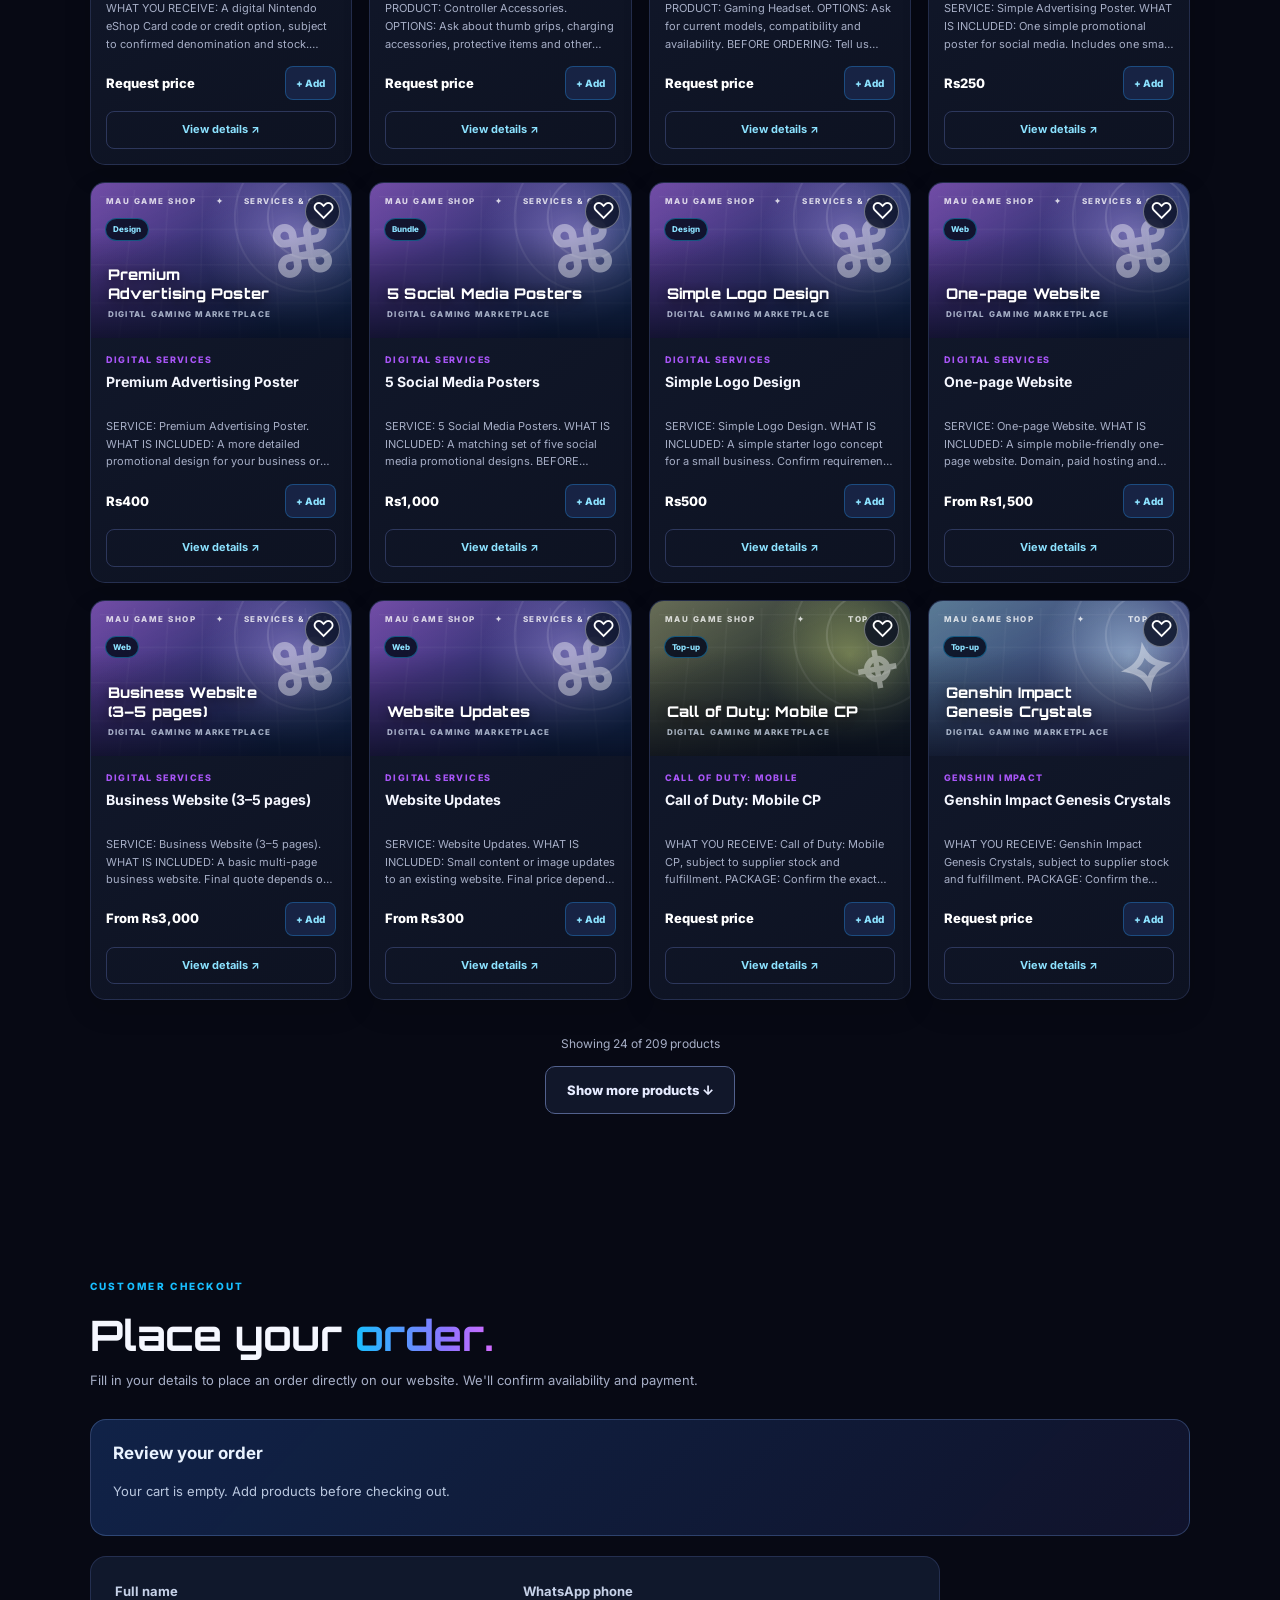
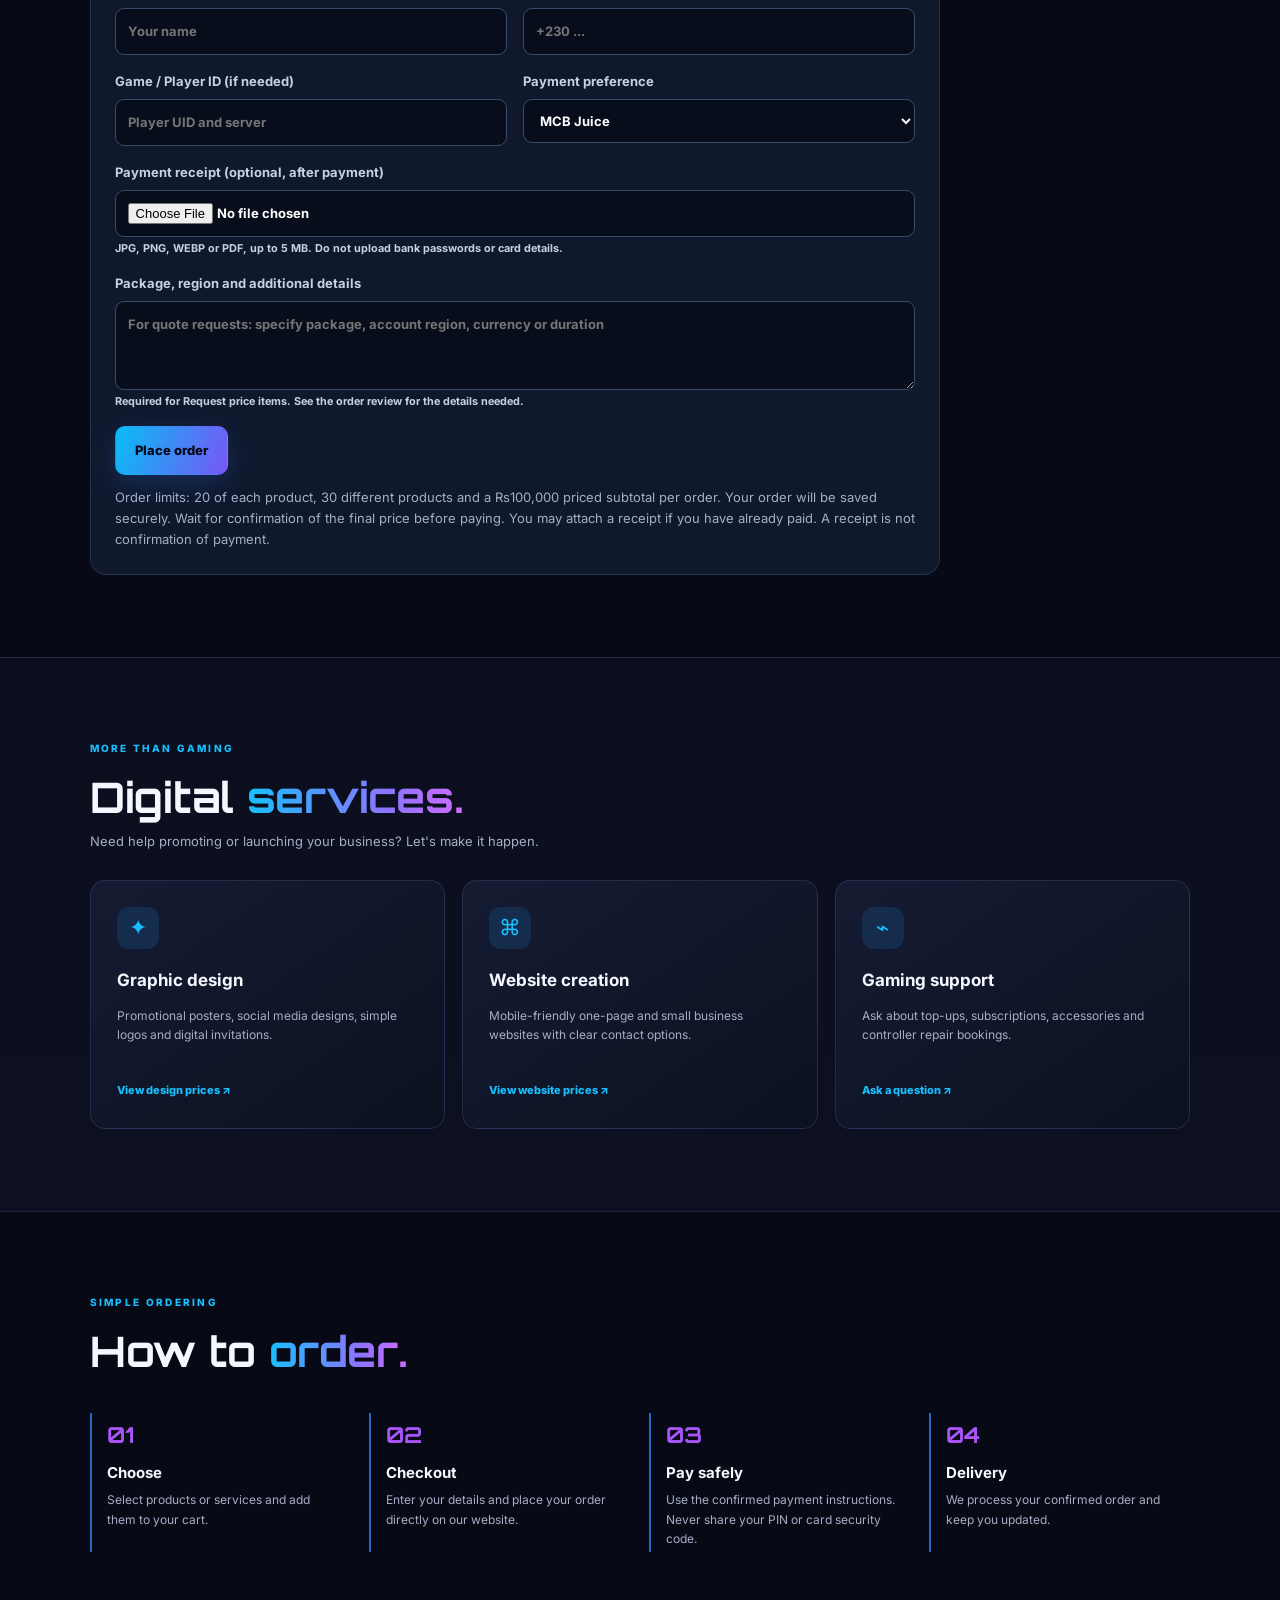
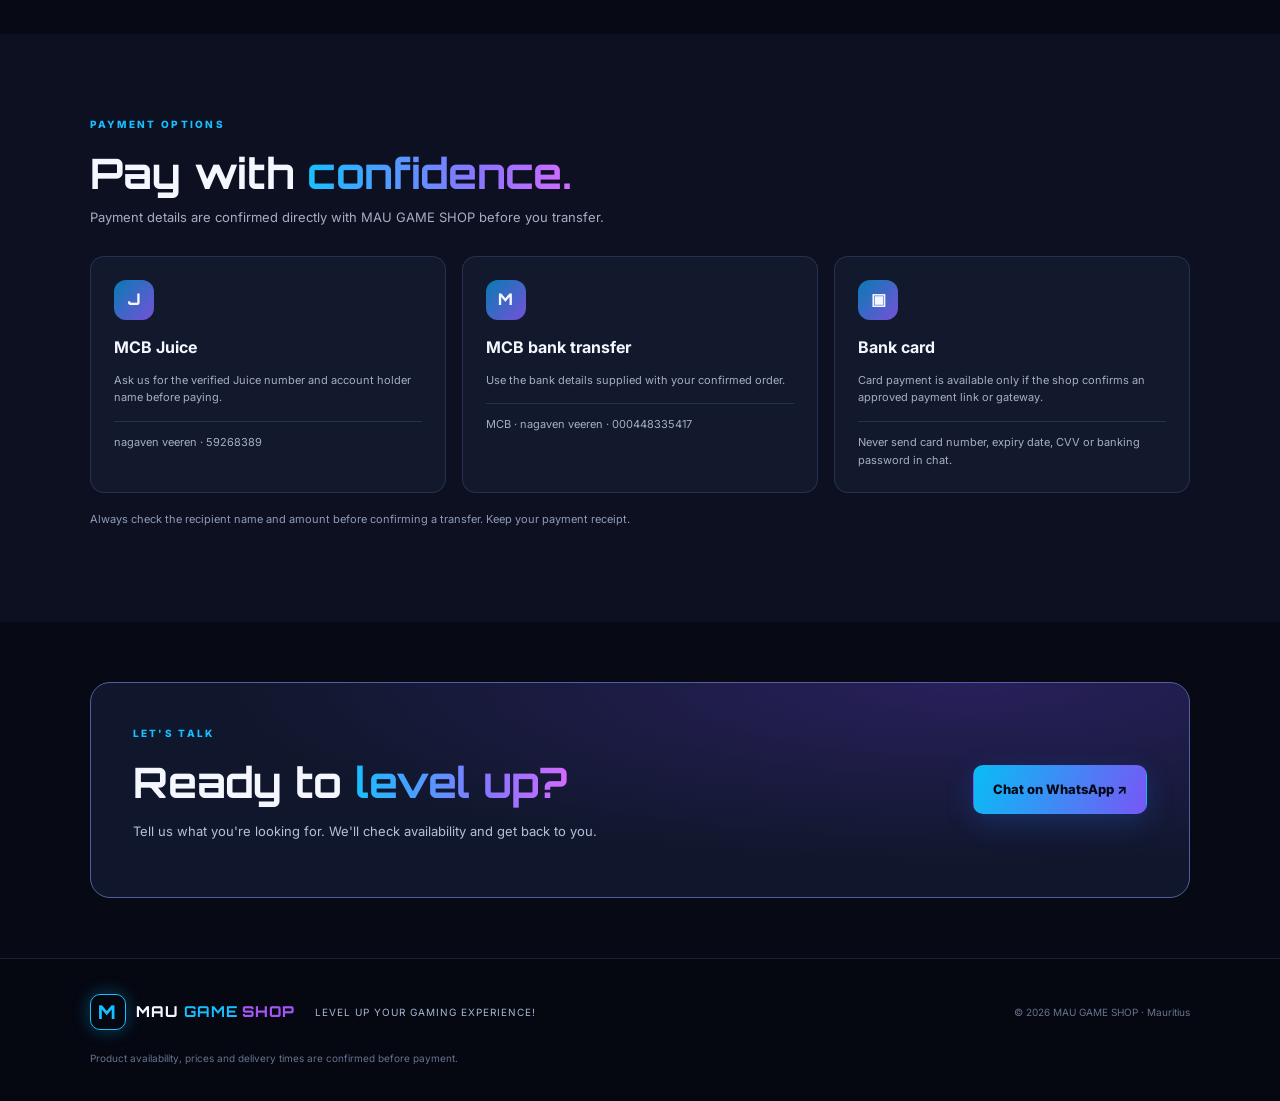
==== commit 3a91a653: "Expose WhatsApp cart ordering and clarify quote requirements and Honkai label" ====
--- a/index.html
+++ b/index.html
@@ -86,7 +86,7 @@
     <button class="filter" data-category="Valorant">Valorant</button>
     <button class="filter" data-category="eFootball">eFootball</button>
     <button class="filter" data-category="Blood Strike">Blood Strike</button>
-    <button class="filter" data-category="Honkai: Star Rail">Honkai</button>
+    <button class="filter" data-category="Honkai: Star Rail">Honkai: Star Rail</button>
     <button class="filter" data-category="Steam & Gift Cards">Steam & Gift Cards</button>
     <button class="filter" data-category="Amazon">Amazon</button>
     <button class="filter" data-category="Razer Gold">Razer Gold</button>
@@ -99,7 +99,7 @@
   <div class="load-more-wrap" id="loadMoreWrap" hidden><p id="catalogProgress" aria-live="polite"></p><button type="button" id="loadMoreProducts" class="btn ghost">Show more products ↓</button></div>
 </section>
 
-<section class="section" id="checkout"><div class="section-heading"><div><p class="eyebrow">CUSTOMER CHECKOUT</p><h2>Place your <span>order.</span></h2><p class="muted">Fill in your details to place an order directly on our website. We'll confirm availability and payment.</p></div></div><div class="checkout-review" id="checkoutReview" aria-live="polite"><h3>Review your order</h3><p>Your cart is empty. Add products before checking out.</p></div><form id="checkoutForm" class="checkout-form"><label>Full name<input id="customerName" maxlength="100" required autocomplete="name" placeholder="Your name"></label><label>WhatsApp phone<input id="customerPhone" type="tel" maxlength="30" required autocomplete="tel" placeholder="+230 ..."></label><label>Game / Player ID (if needed)<input id="customerPlayer" maxlength="120" placeholder="Player UID and server"></label><label>Payment preference<select id="customerPayment"><option value="Juice">MCB Juice</option><option value="MCB">MCB transfer</option><option value="Card inquiry">Bank card (ask availability)</option></select></label><label class="checkout-wide">Payment receipt (optional, after payment)<input id="paymentProof" type="file" accept="image/jpeg,image/png,image/webp,application/pdf"><small>JPG, PNG, WEBP or PDF, up to 5 MB. Do not upload bank passwords or card details.</small></label><label class="checkout-wide">Additional notes<textarea id="customerNote" maxlength="500" rows="3" placeholder="Game, region, package or delivery details"></textarea></label><div class="checkout-wide"><button class="btn primary" type="submit">Place order</button><div id="checkoutStatus" role="status" aria-live="polite"></div><p class="muted">Order limits: 20 of each product, 30 different products and a Rs100,000 priced subtotal per order. Your order will be saved securely. Wait for confirmation of the final price before paying. You may attach a receipt if you have already paid. A receipt is not confirmation of payment.</p></div></form></section>
+<section class="section" id="checkout"><div class="section-heading"><div><p class="eyebrow">CUSTOMER CHECKOUT</p><h2>Place your <span>order.</span></h2><p class="muted">Fill in your details to place an order directly on our website. We'll confirm availability and payment.</p></div></div><div class="checkout-review" id="checkoutReview" aria-live="polite"><h3>Review your order</h3><p>Your cart is empty. Add products before checking out.</p></div><form id="checkoutForm" class="checkout-form"><label>Full name<input id="customerName" maxlength="100" required autocomplete="name" placeholder="Your name"></label><label>WhatsApp phone<input id="customerPhone" type="tel" maxlength="30" required autocomplete="tel" placeholder="+230 ..."></label><label>Game / Player ID (if needed)<input id="customerPlayer" maxlength="120" placeholder="Player UID and server"></label><label>Payment preference<select id="customerPayment"><option value="Juice">MCB Juice</option><option value="MCB">MCB transfer</option><option value="Card inquiry">Bank card (ask availability)</option></select></label><label class="checkout-wide">Payment receipt (optional, after payment)<input id="paymentProof" type="file" accept="image/jpeg,image/png,image/webp,application/pdf"><small>JPG, PNG, WEBP or PDF, up to 5 MB. Do not upload bank passwords or card details.</small></label><label class="checkout-wide">Package, region and additional details<textarea id="customerNote" maxlength="500" rows="3" placeholder="For quote requests: specify package, account region, currency or duration" aria-describedby="quoteDetailsHelp"></textarea><small id="quoteDetailsHelp">Required for Request price items. See the order review for the details needed.</small></label><div class="checkout-wide"><button class="btn primary" type="submit">Place order</button><div id="checkoutStatus" role="status" aria-live="polite"></div><p class="muted">Order limits: 20 of each product, 30 different products and a Rs100,000 priced subtotal per order. Your order will be saved securely. Wait for confirmation of the final price before paying. You may attach a receipt if you have already paid. A receipt is not confirmation of payment.</p></div></form></section>
 <section class="services-section section" id="services">
   <div class="section-heading"><div><p class="eyebrow">MORE THAN GAMING</p><h2>Digital <span>services.</span></h2><p class="muted">Need help promoting or launching your business? Let's make it happen.</p></div></div>
   <div class="service-grid">
@@ -135,10 +135,10 @@
 <aside class="cart-drawer" id="cartDrawer" role="dialog" aria-modal="true" aria-label="Shopping cart" aria-hidden="true" inert>
   <div class="cart-head"><div><p class="eyebrow">YOUR ORDER</p><h2>Shopping cart</h2></div><button id="cartClose" class="icon-button" aria-label="Close cart">×</button></div>
   <div id="cartItems" class="cart-items"><p class="muted">Your cart is empty.</p></div>
-  <div class="cart-bottom"><div class="cart-total"><span>Known-price subtotal</span><b id="cartTotal">Rs0</b></div><p class="muted tiny">Items marked “Request price” will be quoted after we check availability. Final total is confirmed by the shop.</p><button id="whatsappOrder" class="btn primary full">Proceed to checkout</button><button id="clearCart" class="text-button">Clear cart</button></div>
+  <div class="cart-bottom"><div class="cart-total"><span>Known-price subtotal</span><b id="cartTotal">Rs0</b></div><p class="muted tiny">Items marked “Request price” will be quoted after we check availability. Final total is confirmed by the shop.</p><button id="whatsappOrder" class="btn primary full">Proceed to checkout</button><button id="sendWhatsAppOrder" type="button" class="btn ghost full">Order via WhatsApp</button><button id="clearCart" class="text-button">Clear cart</button></div>
 </aside>
 <dialog id="productDialog" class="product-dialog" aria-label="Product details"><button type="button" class="detail-close" id="closeProduct" aria-label="Close product details">×</button><div id="productDetail"></div></dialog>
 <div class="toast" id="toast" role="status" aria-live="polite"></div>
-<script src="script.js?v=zzz-20261104"></script>
+<script src="script.js?v=checkout-fixes-20261104"></script>
 </body>
 </html>
